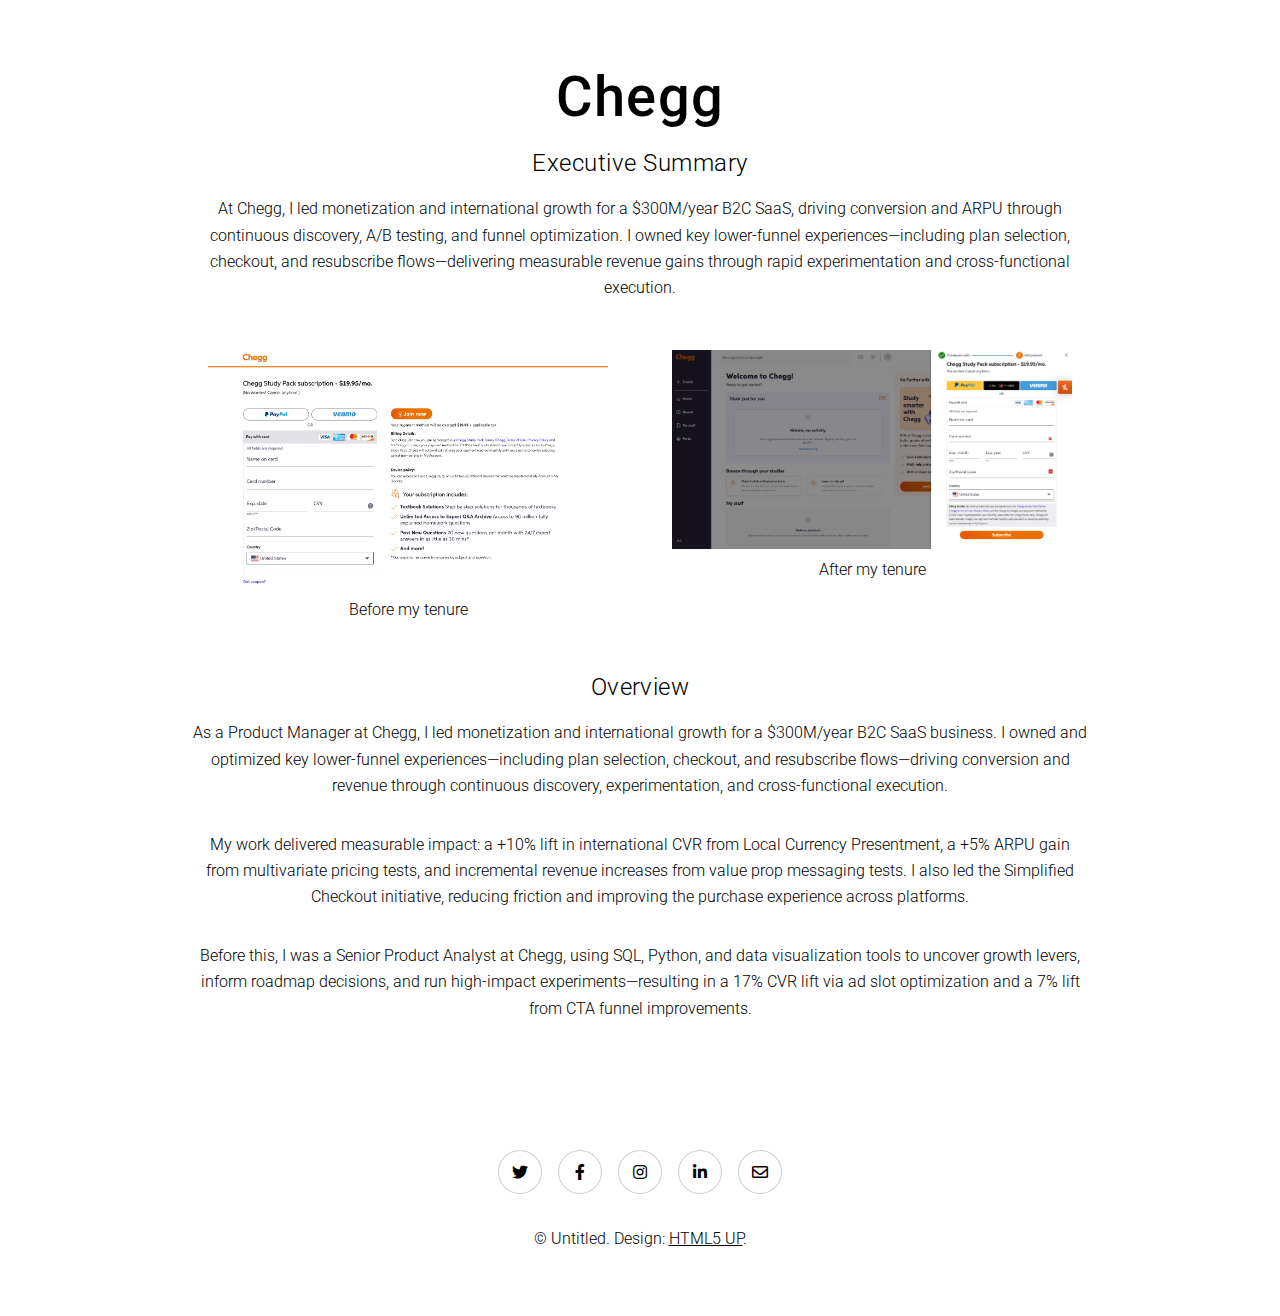
==== chegg_pm.html @ 2e4368cb "added chegg_pm.htlm and a new image" ====
<!DOCTYPE HTML>
<html>
	<head>
		<title>Chegg - Senior Product Manager </title>
		<link rel="shortcut icon" type="image/x-icon" href="/favicon.ico">
		<meta charset="utf-8" />
		<meta name="viewport" content="width=device-width, initial-scale=1, user-scalable=no" />
		<link rel="preconnect" href="https://fonts.googleapis.com">
		<link rel="preconnect" href="https://fonts.gstatic.com" crossorigin>
		<link href="https://fonts.googleapis.com/css2?family=Roboto:ital,wght@0,100..900;1,100..900&display=swap" rel="stylesheet">
		<link rel="stylesheet" href="assets/css/main.css" />
		<noscript><link rel="stylesheet" href="assets/css/noscript.css" /></noscript>
	</head>
	<body class="is-preload">

		<!-- Wrapper -->
		<div id="wrapper">
			<!-- Header, navigation, or other shared content can go here -->

			<!-- Main Content -->
			<section class="wrapper style1 align-center">
				<div class="inner">
					<h1>Chegg</h1>
                    <h3>Executive Summary</h3>
					<p>At Chegg, I led monetization and international growth for a $300M/year B2C SaaS, driving conversion and ARPU through continuous discovery, A/B testing, and funnel optimization. I owned key lower-funnel experiences—including plan selection, checkout, and resubscribe flows—delivering measurable revenue gains through rapid experimentation and cross-functional execution.</p>
					<div class="two-images">
						<figure>
							<img src="images/Chegg_Before_Screenshot.png" alt="before" />
						  
							<!-- <figcaption>Before the redesign, the UI had high cognitive load, failed to align with user workflows or anticipate needs, and faced usability and stability issues.</figcaption> -->
							  <figcaption>Before my tenure</figcaption>
						</figure>
						<figure>
							<img src="images/Chegg_After_Screenshot.png" alt="after" />
							<!-- <figcaption>By integrating insights from reference customers and contextual inquiry, we redesigned the UI to align seamlessly with the order lifecycle, reducing decision fatigue by highlighting the most relevant orders at the right moment while also alleviating unnecessary strain on the platform.</figcaption> -->
							 <figcaption>After my tenure</figcaption>
						</figure>
					  </div>
					
					<!-- <figure class="image-container">
						<img src="images/chegg_checkout_before_after.png" alt="Chegg checkout before and after comparison" />
						<figcaption>Simplified Checkout: Before and After</figcaption>
					</figure> -->

          <h3>Overview</h3>
          <p>As a Product Manager at Chegg, I led monetization and international growth for a $300M/year B2C SaaS business. I owned and optimized key lower-funnel experiences—including plan selection, checkout, and resubscribe flows—driving conversion and revenue through continuous discovery, experimentation, and cross-functional execution.</p>
		  <p>My work delivered measurable impact: a +10% lift in international CVR from Local Currency Presentment, a +5% ARPU gain from multivariate pricing tests, and incremental revenue increases from value prop messaging tests. I also led the Simplified Checkout initiative, reducing friction and improving the purchase experience across platforms.</p>
		  <p>Before this, I was a Senior Product Analyst at Chegg, using SQL, Python, and data visualization tools to uncover growth levers, inform roadmap decisions, and run high-impact experiments—resulting in a 17% CVR lift via ad slot optimization and a 7% lift from CTA funnel improvements.</p>
				</div>
			</section>

			<!-- Footer -->
			<footer class="wrapper style1 align-center">
				<div class="inner">
					<ul class="icons">
						<li><a href="#" class="icon brands style2 fa-twitter"><span class="label">Twitter</span></a></li>
						<li><a href="#" class="icon brands style2 fa-facebook-f"><span class="label">Facebook</span></a></li>
						<li><a href="#" class="icon brands style2 fa-instagram"><span class="label">Instagram</span></a></li>
						<li><a href="#" class="icon brands style2 fa-linkedin-in"><span class="label">LinkedIn</span></a></li>
						<li><a href="#" class="icon style2 fa-envelope"><span class="label">Email</span></a></li>
					</ul>
					<p>&copy; Untitled. Design: <a href="https://html5up.net">HTML5 UP</a>.</p>
				</div>
			</footer>
		</div>

		<!-- Scripts -->
		<script src="assets/js/jquery.min.js"></script>
		<script src="assets/js/jquery.scrollex.min.js"></script>
		<script src="assets/js/jquery.scrolly.min.js"></script>
		<script src="assets/js/browser.min.js"></script>
		<script src="assets/js/breakpoints.min.js"></script>
		<script src="assets/js/util.js"></script>
		<script src="assets/js/main.js"></script>

	</body>
</html>
---- assets/css/main.css ----
@import url(fontawesome-all.min.css);
@import url("https://fonts.googleapis.com/css?family=Source+Sans+Pro:300,300i,400,400i");

/*
	Story by HTML5 UP
	html5up.net | @ajlkn
	Free for personal and commercial use under the CCA 3.0 license (html5up.net/license)
*/

html, body, div, span, applet, object,
iframe, h1, h2, h3, h4, h5, h6, p, blockquote,
pre, a, abbr, acronym, address, big, cite,
code, del, dfn, em, img, ins, kbd, q, s, samp,
small, strike, strong, sub, sup, tt, var, b,
u, i, center, dl, dt, dd, ol, ul, li, fieldset,
form, label, legend, table, caption, tbody,
tfoot, thead, tr, th, td, article, aside,
canvas, details, embed, figure, figcaption,
footer, header, hgroup, menu, nav, output, ruby,
section, summary, time, mark, audio, video {
	margin: 0;
	padding: 0;
	border: 0;
	font-size: 100%;
	font: inherit;
	vertical-align: baseline;}

article, aside, details, figcaption, figure,
footer, header, hgroup, menu, nav, section {
	display: block;}

body {
	line-height: 1;
}

ol, ul {
	list-style: none;
}

blockquote, q {
	quotes: none;
}

	blockquote:before, blockquote:after, q:before, q:after {
		content: '';
		content: none;
	}

table {
	border-collapse: collapse;
	border-spacing: 0;
}

body {
	-webkit-text-size-adjust: none;
}

mark {
	background-color: transparent;
	color: inherit;
}

input::-moz-focus-inner {
	border: 0;
	padding: 0;
}

input, select, textarea {
	-moz-appearance: none;
	-webkit-appearance: none;
	-ms-appearance: none;
	appearance: none;
}

/* Basic */

	@-ms-viewport {
		width: device-width;
	}

	body {
		-ms-overflow-style: scrollbar;
	}

	@media screen and (max-width: 480px) {

		html, body {
			min-width: 320px;
		}

	}

	html {
		box-sizing: border-box;
	}

	*, *:before, *:after {
		box-sizing: inherit;
	}

	body {
		background: #ffffff;
	}

		body.is-preload *, body.is-preload *:before, body.is-preload *:after {
			-moz-animation: none !important;
			-webkit-animation: none !important;
			-ms-animation: none !important;
			animation: none !important;
			-moz-transition: none !important;
			-webkit-transition: none !important;
			-ms-transition: none !important;
			transition: none !important;
		}

/* Type */

	html {
		font-size: 18pt;
	}

		@media screen and (max-width: 1680px) {

			html {
				font-size: 14pt;
			}

		}

		@media screen and (max-width: 1280px) {

			html {
				font-size: 12pt;
			}

		}

		@media screen and (max-width: 736px) {

			html {
				font-size: 11pt;
			}

		}

		@media screen and (max-width: 360px) {

			html {
				font-size: 10pt;
			}

		}

	body {
		background-color: #ffffff;
		color: #000000;
	}

	body, input, select, textarea {
		font-family: "Roboto", sans-serif;
		font-size: 1rem;
		font-weight: 300;
		line-height: 1.65;
	}

	a {
		-moz-transition: color 0.2s ease-in-out;
		-webkit-transition: color 0.2s ease-in-out;
		-ms-transition: color 0.2s ease-in-out;
		transition: color 0.2s ease-in-out;
		text-decoration: underline;
	}

		a:hover {
			text-decoration: none;
		}

	strong, b {
		font-weight: 400;
	}

	em, i {
		font-style: italic;
	}

	p {
		margin: 0 0 2rem 0;
	}

		p.major {
			font-size: 1.25rem;
		}
	

	h1, h2, h3, h4, h5, h6 {
		font-weight: 300;
		line-height: 1.375;
		letter-spacing: 0.02em;
		margin: 0 0 1rem 0;
	}

		h1 a, h2 a, h3 a, h4 a, h5 a, h6 a {
			color: inherit;
			text-decoration: none;
		}

	h1 {
		font-weight: 500;
		font-size: 3.5rem;
		line-height: 1.2;
	}

	h2 {
		font-size: 2.25rem;
	}

	h3 {
		font-size: 1.5rem;
	}

	h4 {
		font-size: 1.1rem;
	}

	h5 {
		font-size: 0.9rem;
	}

	h6 {
		font-size: 0.7rem;
	}

	sub {
		font-size: 0.8rem;
		position: relative;
		top: 0.5rem;
	}

	sup {
		font-size: 0.8rem;
		position: relative;
		top: -0.5rem;
	}

	blockquote {
		border-left: solid 4px;
		font-style: italic;
		margin: 0 0 2rem 0;
		padding: 0.5rem 0 0.5rem 2rem;
	}

	code {
		border-radius: 4px;
		font-family: "Courier New", monospace;
		font-size: 0.9em;
		margin: 0 0.25rem;
		padding: 0.25rem 0.325rem;
	}

	pre {
		-webkit-overflow-scrolling: touch;
		font-family: "Courier New", monospace;
		font-size: 0.9em;
		margin: 0 0 2rem 0;
	}

		pre code {
			display: block;
			line-height: 1.5;
			padding: 0.75rem 1rem;
			overflow-x: auto;
		}

	hr {
		border: 0;
		border-bottom: solid 1px;
		margin: 2.5rem 0;
	}

		hr.major {
			margin: 3.5rem 0;
		}

	.align-left {
		text-align: left;
	}

	.align-center {
		text-align: center;
	}

	.align-right {
		text-align: right;
	}

	@media screen and (max-width: 736px) {

		p.major {
			font-size: 1.1rem;
		}

		h1 {
			font-size: 2.5rem;
		}

		h2 {
			font-size: 2rem;
		}

		h3 {
			font-size: 1.25rem;
		}

		h4 {
			font-size: 1rem;
		}

	}

	input, select, textarea {
		color: #000000;
	}

	a {
		color: #000000;
	}

		a:hover {
			color: #47D3E5;
		}

	strong, b {
		color: #000000;
	}

	h1, h2, h3, h4, h5, h6 {
		color: #000000;
	}

	blockquote {
		border-left-color: rgba(0, 0, 0, 0.2);
	}

	code {
		background: rgba(0, 0, 0, 0.05);
		border-color: rgba(0, 0, 0, 0.2);
	}

	hr {
		border-bottom-color: rgba(0, 0, 0, 0.2);
	}

/* Row */

	.row {
		display: flex;
		flex-wrap: wrap;
		box-sizing: border-box;
		align-items: stretch;
	}

		.row > * {
			box-sizing: border-box;
		}

		.row.gtr-uniform > * > :last-child {
			margin-bottom: 0;
		}

		.row.aln-left {
			justify-content: flex-start;
		}

		.row.aln-center {
			justify-content: center;
		}

		.row.aln-right {
			justify-content: flex-end;
		}

		.row.aln-top {
			align-items: flex-start;
		}

		.row.aln-middle {
			align-items: center;
		}

		.row.aln-bottom {
			align-items: flex-end;
		}

		.row > .imp {
			order: -1;
		}

		.row > .col-1 {
			width: 8.33333%;
		}

		.row > .off-1 {
			margin-left: 8.33333%;
		}

		.row > .col-2 {
			width: 16.66667%;
		}

		.row > .off-2 {
			margin-left: 16.66667%;
		}

		.row > .col-3 {
			width: 25%;
		}

		.row > .off-3 {
			margin-left: 25%;
		}

		.row > .col-4 {
			width: 33.33333%;
		}

		.row > .off-4 {
			margin-left: 33.33333%;
		}

		.row > .col-5 {
			width: 41.66667%;
		}

		.row > .off-5 {
			margin-left: 41.66667%;
		}

		.row > .col-6 {
			width: 50%;
		}

		.row > .off-6 {
			margin-left: 50%;
		}

		.row > .col-7 {
			width: 58.33333%;
		}

		.row > .off-7 {
			margin-left: 58.33333%;
		}

		.row > .col-8 {
			width: 66.66667%;
		}

		.row > .off-8 {
			margin-left: 66.66667%;
		}

		.row > .col-9 {
			width: 75%;
		}

		.row > .off-9 {
			margin-left: 75%;
		}

		.row > .col-10 {
			width: 83.33333%;
		}

		.row > .off-10 {
			margin-left: 83.33333%;
		}

		.row > .col-11 {
			width: 91.66667%;
		}

		.row > .off-11 {
			margin-left: 91.66667%;
		}

		.row > .col-12 {
			width: 100%;
		}

		.row > .off-12 {
			margin-left: 100%;
		}

		.row.gtr-0 {
			margin-top: 0;
			margin-left: 0rem;
		}

			.row.gtr-0 > * {
				padding: 0 0 0 0rem;
			}

			.row.gtr-0.gtr-uniform {
				margin-top: 0rem;
			}

				.row.gtr-0.gtr-uniform > * {
					padding-top: 0rem;
				}

		.row.gtr-25 {
			margin-top: 0;
			margin-left: -0.5rem;
		}

			.row.gtr-25 > * {
				padding: 0 0 0 0.5rem;
			}

			.row.gtr-25.gtr-uniform {
				margin-top: -0.5rem;
			}

				.row.gtr-25.gtr-uniform > * {
					padding-top: 0.5rem;
				}

		.row.gtr-50 {
			margin-top: 0;
			margin-left: -1rem;
		}

			.row.gtr-50 > * {
				padding: 0 0 0 1rem;
			}

			.row.gtr-50.gtr-uniform {
				margin-top: -1rem;
			}

				.row.gtr-50.gtr-uniform > * {
					padding-top: 1rem;
				}

		.row {
			margin-top: 0;
			margin-left: -2rem;
		}

			.row > * {
				padding: 0 0 0 2rem;
			}

			.row.gtr-uniform {
				margin-top: -2rem;
			}

				.row.gtr-uniform > * {
					padding-top: 2rem;
				}

		.row.gtr-150 {
			margin-top: 0;
			margin-left: -3rem;
		}

			.row.gtr-150 > * {
				padding: 0 0 0 3rem;
			}

			.row.gtr-150.gtr-uniform {
				margin-top: -3rem;
			}

				.row.gtr-150.gtr-uniform > * {
					padding-top: 3rem;
				}

		.row.gtr-200 {
			margin-top: 0;
			margin-left: -4rem;
		}

			.row.gtr-200 > * {
				padding: 0 0 0 4rem;
			}

			.row.gtr-200.gtr-uniform {
				margin-top: -4rem;
			}

				.row.gtr-200.gtr-uniform > * {
					padding-top: 4rem;
				}

		@media screen and (max-width: 1680px) {

			.row {
				display: flex;
				flex-wrap: wrap;
				box-sizing: border-box;
				align-items: stretch;
			}

				.row > * {
					box-sizing: border-box;
				}

				.row.gtr-uniform > * > :last-child {
					margin-bottom: 0;
				}

				.row.aln-left {
					justify-content: flex-start;
				}

				.row.aln-center {
					justify-content: center;
				}

				.row.aln-right {
					justify-content: flex-end;
				}

				.row.aln-top {
					align-items: flex-start;
				}

				.row.aln-middle {
					align-items: center;
				}

				.row.aln-bottom {
					align-items: flex-end;
				}

				.row > .imp-xlarge {
					order: -1;
				}

				.row > .col-1-xlarge {
					width: 8.33333%;
				}

				.row > .off-1-xlarge {
					margin-left: 8.33333%;
				}

				.row > .col-2-xlarge {
					width: 16.66667%;
				}

				.row > .off-2-xlarge {
					margin-left: 16.66667%;
				}

				.row > .col-3-xlarge {
					width: 25%;
				}

				.row > .off-3-xlarge {
					margin-left: 25%;
				}

				.row > .col-4-xlarge {
					width: 33.33333%;
				}

				.row > .off-4-xlarge {
					margin-left: 33.33333%;
				}

				.row > .col-5-xlarge {
					width: 41.66667%;
				}

				.row > .off-5-xlarge {
					margin-left: 41.66667%;
				}

				.row > .col-6-xlarge {
					width: 50%;
				}

				.row > .off-6-xlarge {
					margin-left: 50%;
				}

				.row > .col-7-xlarge {
					width: 58.33333%;
				}

				.row > .off-7-xlarge {
					margin-left: 58.33333%;
				}

				.row > .col-8-xlarge {
					width: 66.66667%;
				}

				.row > .off-8-xlarge {
					margin-left: 66.66667%;
				}

				.row > .col-9-xlarge {
					width: 75%;
				}

				.row > .off-9-xlarge {
					margin-left: 75%;
				}

				.row > .col-10-xlarge {
					width: 83.33333%;
				}

				.row > .off-10-xlarge {
					margin-left: 83.33333%;
				}

				.row > .col-11-xlarge {
					width: 91.66667%;
				}

				.row > .off-11-xlarge {
					margin-left: 91.66667%;
				}

				.row > .col-12-xlarge {
					width: 100%;
				}

				.row > .off-12-xlarge {
					margin-left: 100%;
				}

				.row.gtr-0 {
					margin-top: 0;
					margin-left: 0rem;
				}

					.row.gtr-0 > * {
						padding: 0 0 0 0rem;
					}

					.row.gtr-0.gtr-uniform {
						margin-top: 0rem;
					}

						.row.gtr-0.gtr-uniform > * {
							padding-top: 0rem;
						}

				.row.gtr-25 {
					margin-top: 0;
					margin-left: -0.5rem;
				}

					.row.gtr-25 > * {
						padding: 0 0 0 0.5rem;
					}

					.row.gtr-25.gtr-uniform {
						margin-top: -0.5rem;
					}

						.row.gtr-25.gtr-uniform > * {
							padding-top: 0.5rem;
						}

				.row.gtr-50 {
					margin-top: 0;
					margin-left: -1rem;
				}

					.row.gtr-50 > * {
						padding: 0 0 0 1rem;
					}

					.row.gtr-50.gtr-uniform {
						margin-top: -1rem;
					}

						.row.gtr-50.gtr-uniform > * {
							padding-top: 1rem;
						}

				.row {
					margin-top: 0;
					margin-left: -2rem;
				}

					.row > * {
						padding: 0 0 0 2rem;
					}

					.row.gtr-uniform {
						margin-top: -2rem;
					}

						.row.gtr-uniform > * {
							padding-top: 2rem;
						}

				.row.gtr-150 {
					margin-top: 0;
					margin-left: -3rem;
				}

					.row.gtr-150 > * {
						padding: 0 0 0 3rem;
					}

					.row.gtr-150.gtr-uniform {
						margin-top: -3rem;
					}

						.row.gtr-150.gtr-uniform > * {
							padding-top: 3rem;
						}

				.row.gtr-200 {
					margin-top: 0;
					margin-left: -4rem;
				}

					.row.gtr-200 > * {
						padding: 0 0 0 4rem;
					}

					.row.gtr-200.gtr-uniform {
						margin-top: -4rem;
					}

						.row.gtr-200.gtr-uniform > * {
							padding-top: 4rem;
						}

		}

		@media screen and (max-width: 1280px) {

			.row {
				display: flex;
				flex-wrap: wrap;
				box-sizing: border-box;
				align-items: stretch;
			}

				.row > * {
					box-sizing: border-box;
				}

				.row.gtr-uniform > * > :last-child {
					margin-bottom: 0;
				}

				.row.aln-left {
					justify-content: flex-start;
				}

				.row.aln-center {
					justify-content: center;
				}

				.row.aln-right {
					justify-content: flex-end;
				}

				.row.aln-top {
					align-items: flex-start;
				}

				.row.aln-middle {
					align-items: center;
				}

				.row.aln-bottom {
					align-items: flex-end;
				}

				.row > .imp-large {
					order: -1;
				}

				.row > .col-1-large {
					width: 8.33333%;
				}

				.row > .off-1-large {
					margin-left: 8.33333%;
				}

				.row > .col-2-large {
					width: 16.66667%;
				}

				.row > .off-2-large {
					margin-left: 16.66667%;
				}

				.row > .col-3-large {
					width: 25%;
				}

				.row > .off-3-large {
					margin-left: 25%;
				}

				.row > .col-4-large {
					width: 33.33333%;
				}

				.row > .off-4-large {
					margin-left: 33.33333%;
				}

				.row > .col-5-large {
					width: 41.66667%;
				}

				.row > .off-5-large {
					margin-left: 41.66667%;
				}

				.row > .col-6-large {
					width: 50%;
				}

				.row > .off-6-large {
					margin-left: 50%;
				}

				.row > .col-7-large {
					width: 58.33333%;
				}

				.row > .off-7-large {
					margin-left: 58.33333%;
				}

				.row > .col-8-large {
					width: 66.66667%;
				}

				.row > .off-8-large {
					margin-left: 66.66667%;
				}

				.row > .col-9-large {
					width: 75%;
				}

				.row > .off-9-large {
					margin-left: 75%;
				}

				.row > .col-10-large {
					width: 83.33333%;
				}

				.row > .off-10-large {
					margin-left: 83.33333%;
				}

				.row > .col-11-large {
					width: 91.66667%;
				}

				.row > .off-11-large {
					margin-left: 91.66667%;
				}

				.row > .col-12-large {
					width: 100%;
				}

				.row > .off-12-large {
					margin-left: 100%;
				}

				.row.gtr-0 {
					margin-top: 0;
					margin-left: 0rem;
				}

					.row.gtr-0 > * {
						padding: 0 0 0 0rem;
					}

					.row.gtr-0.gtr-uniform {
						margin-top: 0rem;
					}

						.row.gtr-0.gtr-uniform > * {
							padding-top: 0rem;
						}

				.row.gtr-25 {
					margin-top: 0;
					margin-left: -0.5rem;
				}

					.row.gtr-25 > * {
						padding: 0 0 0 0.5rem;
					}

					.row.gtr-25.gtr-uniform {
						margin-top: -0.5rem;
					}

						.row.gtr-25.gtr-uniform > * {
							padding-top: 0.5rem;
						}

				.row.gtr-50 {
					margin-top: 0;
					margin-left: -1rem;
				}

					.row.gtr-50 > * {
						padding: 0 0 0 1rem;
					}

					.row.gtr-50.gtr-uniform {
						margin-top: -1rem;
					}

						.row.gtr-50.gtr-uniform > * {
							padding-top: 1rem;
						}

				.row {
					margin-top: 0;
					margin-left: -2rem;
				}

					.row > * {
						padding: 0 0 0 2rem;
					}

					.row.gtr-uniform {
						margin-top: -2rem;
					}

						.row.gtr-uniform > * {
							padding-top: 2rem;
						}

				.row.gtr-150 {
					margin-top: 0;
					margin-left: -3rem;
				}

					.row.gtr-150 > * {
						padding: 0 0 0 3rem;
					}

					.row.gtr-150.gtr-uniform {
						margin-top: -3rem;
					}

						.row.gtr-150.gtr-uniform > * {
							padding-top: 3rem;
						}

				.row.gtr-200 {
					margin-top: 0;
					margin-left: -4rem;
				}

					.row.gtr-200 > * {
						padding: 0 0 0 4rem;
					}

					.row.gtr-200.gtr-uniform {
						margin-top: -4rem;
					}

						.row.gtr-200.gtr-uniform > * {
							padding-top: 4rem;
						}

		}

		@media screen and (max-width: 980px) {

			.row {
				display: flex;
				flex-wrap: wrap;
				box-sizing: border-box;
				align-items: stretch;
			}

				.row > * {
					box-sizing: border-box;
				}

				.row.gtr-uniform > * > :last-child {
					margin-bottom: 0;
				}

				.row.aln-left {
					justify-content: flex-start;
				}

				.row.aln-center {
					justify-content: center;
				}

				.row.aln-right {
					justify-content: flex-end;
				}

				.row.aln-top {
					align-items: flex-start;
				}

				.row.aln-middle {
					align-items: center;
				}

				.row.aln-bottom {
					align-items: flex-end;
				}

				.row > .imp-medium {
					order: -1;
				}

				.row > .col-1-medium {
					width: 8.33333%;
				}

				.row > .off-1-medium {
					margin-left: 8.33333%;
				}

				.row > .col-2-medium {
					width: 16.66667%;
				}

				.row > .off-2-medium {
					margin-left: 16.66667%;
				}

				.row > .col-3-medium {
					width: 25%;
				}

				.row > .off-3-medium {
					margin-left: 25%;
				}

				.row > .col-4-medium {
					width: 33.33333%;
				}

				.row > .off-4-medium {
					margin-left: 33.33333%;
				}

				.row > .col-5-medium {
					width: 41.66667%;
				}

				.row > .off-5-medium {
					margin-left: 41.66667%;
				}

				.row > .col-6-medium {
					width: 50%;
				}

				.row > .off-6-medium {
					margin-left: 50%;
				}

				.row > .col-7-medium {
					width: 58.33333%;
				}

				.row > .off-7-medium {
					margin-left: 58.33333%;
				}

				.row > .col-8-medium {
					width: 66.66667%;
				}

				.row > .off-8-medium {
					margin-left: 66.66667%;
				}

				.row > .col-9-medium {
					width: 75%;
				}

				.row > .off-9-medium {
					margin-left: 75%;
				}

				.row > .col-10-medium {
					width: 83.33333%;
				}

				.row > .off-10-medium {
					margin-left: 83.33333%;
				}

				.row > .col-11-medium {
					width: 91.66667%;
				}

				.row > .off-11-medium {
					margin-left: 91.66667%;
				}

				.row > .col-12-medium {
					width: 100%;
				}

				.row > .off-12-medium {
					margin-left: 100%;
				}

				.row.gtr-0 {
					margin-top: 0;
					margin-left: 0rem;
				}

					.row.gtr-0 > * {
						padding: 0 0 0 0rem;
					}

					.row.gtr-0.gtr-uniform {
						margin-top: 0rem;
					}

						.row.gtr-0.gtr-uniform > * {
							padding-top: 0rem;
						}

				.row.gtr-25 {
					margin-top: 0;
					margin-left: -0.5rem;
				}

					.row.gtr-25 > * {
						padding: 0 0 0 0.5rem;
					}

					.row.gtr-25.gtr-uniform {
						margin-top: -0.5rem;
					}

						.row.gtr-25.gtr-uniform > * {
							padding-top: 0.5rem;
						}

				.row.gtr-50 {
					margin-top: 0;
					margin-left: -1rem;
				}

					.row.gtr-50 > * {
						padding: 0 0 0 1rem;
					}

					.row.gtr-50.gtr-uniform {
						margin-top: -1rem;
					}

						.row.gtr-50.gtr-uniform > * {
							padding-top: 1rem;
						}

				.row {
					margin-top: 0;
					margin-left: -2rem;
				}

					.row > * {
						padding: 0 0 0 2rem;
					}

					.row.gtr-uniform {
						margin-top: -2rem;
					}

						.row.gtr-uniform > * {
							padding-top: 2rem;
						}

				.row.gtr-150 {
					margin-top: 0;
					margin-left: -3rem;
				}

					.row.gtr-150 > * {
						padding: 0 0 0 3rem;
					}

					.row.gtr-150.gtr-uniform {
						margin-top: -3rem;
					}

						.row.gtr-150.gtr-uniform > * {
							padding-top: 3rem;
						}

				.row.gtr-200 {
					margin-top: 0;
					margin-left: -4rem;
				}

					.row.gtr-200 > * {
						padding: 0 0 0 4rem;
					}

					.row.gtr-200.gtr-uniform {
						margin-top: -4rem;
					}

						.row.gtr-200.gtr-uniform > * {
							padding-top: 4rem;
						}

		}

		@media screen and (max-width: 736px) {

			.row {
				display: flex;
				flex-wrap: wrap;
				box-sizing: border-box;
				align-items: stretch;
			}

				.row > * {
					box-sizing: border-box;
				}

				.row.gtr-uniform > * > :last-child {
					margin-bottom: 0;
				}

				.row.aln-left {
					justify-content: flex-start;
				}

				.row.aln-center {
					justify-content: center;
				}

				.row.aln-right {
					justify-content: flex-end;
				}

				.row.aln-top {
					align-items: flex-start;
				}

				.row.aln-middle {
					align-items: center;
				}

				.row.aln-bottom {
					align-items: flex-end;
				}

				.row > .imp-small {
					order: -1;
				}

				.row > .col-1-small {
					width: 8.33333%;
				}

				.row > .off-1-small {
					margin-left: 8.33333%;
				}

				.row > .col-2-small {
					width: 16.66667%;
				}

				.row > .off-2-small {
					margin-left: 16.66667%;
				}

				.row > .col-3-small {
					width: 25%;
				}

				.row > .off-3-small {
					margin-left: 25%;
				}

				.row > .col-4-small {
					width: 33.33333%;
				}

				.row > .off-4-small {
					margin-left: 33.33333%;
				}

				.row > .col-5-small {
					width: 41.66667%;
				}

				.row > .off-5-small {
					margin-left: 41.66667%;
				}

				.row > .col-6-small {
					width: 50%;
				}

				.row > .off-6-small {
					margin-left: 50%;
				}

				.row > .col-7-small {
					width: 58.33333%;
				}

				.row > .off-7-small {
					margin-left: 58.33333%;
				}

				.row > .col-8-small {
					width: 66.66667%;
				}

				.row > .off-8-small {
					margin-left: 66.66667%;
				}

				.row > .col-9-small {
					width: 75%;
				}

				.row > .off-9-small {
					margin-left: 75%;
				}

				.row > .col-10-small {
					width: 83.33333%;
				}

				.row > .off-10-small {
					margin-left: 83.33333%;
				}

				.row > .col-11-small {
					width: 91.66667%;
				}

				.row > .off-11-small {
					margin-left: 91.66667%;
				}

				.row > .col-12-small {
					width: 100%;
				}

				.row > .off-12-small {
					margin-left: 100%;
				}

				.row.gtr-0 {
					margin-top: 0;
					margin-left: 0rem;
				}

					.row.gtr-0 > * {
						padding: 0 0 0 0rem;
					}

					.row.gtr-0.gtr-uniform {
						margin-top: 0rem;
					}

						.row.gtr-0.gtr-uniform > * {
							padding-top: 0rem;
						}

				.row.gtr-25 {
					margin-top: 0;
					margin-left: -0.5rem;
				}

					.row.gtr-25 > * {
						padding: 0 0 0 0.5rem;
					}

					.row.gtr-25.gtr-uniform {
						margin-top: -0.5rem;
					}

						.row.gtr-25.gtr-uniform > * {
							padding-top: 0.5rem;
						}

				.row.gtr-50 {
					margin-top: 0;
					margin-left: -1rem;
				}

					.row.gtr-50 > * {
						padding: 0 0 0 1rem;
					}

					.row.gtr-50.gtr-uniform {
						margin-top: -1rem;
					}

						.row.gtr-50.gtr-uniform > * {
							padding-top: 1rem;
						}

				.row {
					margin-top: 0;
					margin-left: -2rem;
				}

					.row > * {
						padding: 0 0 0 2rem;
					}

					.row.gtr-uniform {
						margin-top: -2rem;
					}

						.row.gtr-uniform > * {
							padding-top: 2rem;
						}

				.row.gtr-150 {
					margin-top: 0;
					margin-left: -3rem;
				}

					.row.gtr-150 > * {
						padding: 0 0 0 3rem;
					}

					.row.gtr-150.gtr-uniform {
						margin-top: -3rem;
					}

						.row.gtr-150.gtr-uniform > * {
							padding-top: 3rem;
						}

				.row.gtr-200 {
					margin-top: 0;
					margin-left: -4rem;
				}

					.row.gtr-200 > * {
						padding: 0 0 0 4rem;
					}

					.row.gtr-200.gtr-uniform {
						margin-top: -4rem;
					}

						.row.gtr-200.gtr-uniform > * {
							padding-top: 4rem;
						}

		}

		@media screen and (max-width: 480px) {

			.row {
				display: flex;
				flex-wrap: wrap;
				box-sizing: border-box;
				align-items: stretch;
			}

				.row > * {
					box-sizing: border-box;
				}

				.row.gtr-uniform > * > :last-child {
					margin-bottom: 0;
				}

				.row.aln-left {
					justify-content: flex-start;
				}

				.row.aln-center {
					justify-content: center;
				}

				.row.aln-right {
					justify-content: flex-end;
				}

				.row.aln-top {
					align-items: flex-start;
				}

				.row.aln-middle {
					align-items: center;
				}

				.row.aln-bottom {
					align-items: flex-end;
				}

				.row > .imp-xsmall {
					order: -1;
				}

				.row > .col-1-xsmall {
					width: 8.33333%;
				}

				.row > .off-1-xsmall {
					margin-left: 8.33333%;
				}

				.row > .col-2-xsmall {
					width: 16.66667%;
				}

				.row > .off-2-xsmall {
					margin-left: 16.66667%;
				}

				.row > .col-3-xsmall {
					width: 25%;
				}

				.row > .off-3-xsmall {
					margin-left: 25%;
				}

				.row > .col-4-xsmall {
					width: 33.33333%;
				}

				.row > .off-4-xsmall {
					margin-left: 33.33333%;
				}

				.row > .col-5-xsmall {
					width: 41.66667%;
				}

				.row > .off-5-xsmall {
					margin-left: 41.66667%;
				}

				.row > .col-6-xsmall {
					width: 50%;
				}

				.row > .off-6-xsmall {
					margin-left: 50%;
				}

				.row > .col-7-xsmall {
					width: 58.33333%;
				}

				.row > .off-7-xsmall {
					margin-left: 58.33333%;
				}

				.row > .col-8-xsmall {
					width: 66.66667%;
				}

				.row > .off-8-xsmall {
					margin-left: 66.66667%;
				}

				.row > .col-9-xsmall {
					width: 75%;
				}

				.row > .off-9-xsmall {
					margin-left: 75%;
				}

				.row > .col-10-xsmall {
					width: 83.33333%;
				}

				.row > .off-10-xsmall {
					margin-left: 83.33333%;
				}

				.row > .col-11-xsmall {
					width: 91.66667%;
				}

				.row > .off-11-xsmall {
					margin-left: 91.66667%;
				}

				.row > .col-12-xsmall {
					width: 100%;
				}

				.row > .off-12-xsmall {
					margin-left: 100%;
				}

				.row.gtr-0 {
					margin-top: 0;
					margin-left: 0rem;
				}

					.row.gtr-0 > * {
						padding: 0 0 0 0rem;
					}

					.row.gtr-0.gtr-uniform {
						margin-top: 0rem;
					}

						.row.gtr-0.gtr-uniform > * {
							padding-top: 0rem;
						}

				.row.gtr-25 {
					margin-top: 0;
					margin-left: -0.5rem;
				}

					.row.gtr-25 > * {
						padding: 0 0 0 0.5rem;
					}

					.row.gtr-25.gtr-uniform {
						margin-top: -0.5rem;
					}

						.row.gtr-25.gtr-uniform > * {
							padding-top: 0.5rem;
						}

				.row.gtr-50 {
					margin-top: 0;
					margin-left: -1rem;
				}

					.row.gtr-50 > * {
						padding: 0 0 0 1rem;
					}

					.row.gtr-50.gtr-uniform {
						margin-top: -1rem;
					}

						.row.gtr-50.gtr-uniform > * {
							padding-top: 1rem;
						}

				.row {
					margin-top: 0;
					margin-left: -2rem;
				}

					.row > * {
						padding: 0 0 0 2rem;
					}

					.row.gtr-uniform {
						margin-top: -2rem;
					}

						.row.gtr-uniform > * {
							padding-top: 2rem;
						}

				.row.gtr-150 {
					margin-top: 0;
					margin-left: -3rem;
				}

					.row.gtr-150 > * {
						padding: 0 0 0 3rem;
					}

					.row.gtr-150.gtr-uniform {
						margin-top: -3rem;
					}

						.row.gtr-150.gtr-uniform > * {
							padding-top: 3rem;
						}

				.row.gtr-200 {
					margin-top: 0;
					margin-left: -4rem;
				}

					.row.gtr-200 > * {
						padding: 0 0 0 4rem;
					}

					.row.gtr-200.gtr-uniform {
						margin-top: -4rem;
					}

						.row.gtr-200.gtr-uniform > * {
							padding-top: 4rem;
						}

		}

		@media screen and (max-width: 360px) {

			.row {
				display: flex;
				flex-wrap: wrap;
				box-sizing: border-box;
				align-items: stretch;
			}

				.row > * {
					box-sizing: border-box;
				}

				.row.gtr-uniform > * > :last-child {
					margin-bottom: 0;
				}

				.row.aln-left {
					justify-content: flex-start;
				}

				.row.aln-center {
					justify-content: center;
				}

				.row.aln-right {
					justify-content: flex-end;
				}

				.row.aln-top {
					align-items: flex-start;
				}

				.row.aln-middle {
					align-items: center;
				}

				.row.aln-bottom {
					align-items: flex-end;
				}

				.row > .imp-xxsmall {
					order: -1;
				}

				.row > .col-1-xxsmall {
					width: 8.33333%;
				}

				.row > .off-1-xxsmall {
					margin-left: 8.33333%;
				}

				.row > .col-2-xxsmall {
					width: 16.66667%;
				}

				.row > .off-2-xxsmall {
					margin-left: 16.66667%;
				}

				.row > .col-3-xxsmall {
					width: 25%;
				}

				.row > .off-3-xxsmall {
					margin-left: 25%;
				}

				.row > .col-4-xxsmall {
					width: 33.33333%;
				}

				.row > .off-4-xxsmall {
					margin-left: 33.33333%;
				}

				.row > .col-5-xxsmall {
					width: 41.66667%;
				}

				.row > .off-5-xxsmall {
					margin-left: 41.66667%;
				}

				.row > .col-6-xxsmall {
					width: 50%;
				}

				.row > .off-6-xxsmall {
					margin-left: 50%;
				}

				.row > .col-7-xxsmall {
					width: 58.33333%;
				}

				.row > .off-7-xxsmall {
					margin-left: 58.33333%;
				}

				.row > .col-8-xxsmall {
					width: 66.66667%;
				}

				.row > .off-8-xxsmall {
					margin-left: 66.66667%;
				}

				.row > .col-9-xxsmall {
					width: 75%;
				}

				.row > .off-9-xxsmall {
					margin-left: 75%;
				}

				.row > .col-10-xxsmall {
					width: 83.33333%;
				}

				.row > .off-10-xxsmall {
					margin-left: 83.33333%;
				}

				.row > .col-11-xxsmall {
					width: 91.66667%;
				}

				.row > .off-11-xxsmall {
					margin-left: 91.66667%;
				}

				.row > .col-12-xxsmall {
					width: 100%;
				}

				.row > .off-12-xxsmall {
					margin-left: 100%;
				}

				.row.gtr-0 {
					margin-top: 0;
					margin-left: 0rem;
				}

					.row.gtr-0 > * {
						padding: 0 0 0 0rem;
					}

					.row.gtr-0.gtr-uniform {
						margin-top: 0rem;
					}

						.row.gtr-0.gtr-uniform > * {
							padding-top: 0rem;
						}

				.row.gtr-25 {
					margin-top: 0;
					margin-left: -0.5rem;
				}

					.row.gtr-25 > * {
						padding: 0 0 0 0.5rem;
					}

					.row.gtr-25.gtr-uniform {
						margin-top: -0.5rem;
					}

						.row.gtr-25.gtr-uniform > * {
							padding-top: 0.5rem;
						}

				.row.gtr-50 {
					margin-top: 0;
					margin-left: -1rem;
				}

					.row.gtr-50 > * {
						padding: 0 0 0 1rem;
					}

					.row.gtr-50.gtr-uniform {
						margin-top: -1rem;
					}

						.row.gtr-50.gtr-uniform > * {
							padding-top: 1rem;
						}

				.row {
					margin-top: 0;
					margin-left: -2rem;
				}

					.row > * {
						padding: 0 0 0 2rem;
					}

					.row.gtr-uniform {
						margin-top: -2rem;
					}

						.row.gtr-uniform > * {
							padding-top: 2rem;
						}

				.row.gtr-150 {
					margin-top: 0;
					margin-left: -3rem;
				}

					.row.gtr-150 > * {
						padding: 0 0 0 3rem;
					}

					.row.gtr-150.gtr-uniform {
						margin-top: -3rem;
					}

						.row.gtr-150.gtr-uniform > * {
							padding-top: 3rem;
						}

				.row.gtr-200 {
					margin-top: 0;
					margin-left: -4rem;
				}

					.row.gtr-200 > * {
						padding: 0 0 0 4rem;
					}

					.row.gtr-200.gtr-uniform {
						margin-top: -4rem;
					}

						.row.gtr-200.gtr-uniform > * {
							padding-top: 4rem;
						}

		}

/* Box */

	.box {
		border-radius: 4px;
		border: solid 1px;
		margin-bottom: 2rem;
		padding: 1.5rem;
	}

		.box > :last-child,
		.box > :last-child > :last-child,
		.box > :last-child > :last-child > :last-child {
			margin-bottom: 0;
		}

		.box.alt {
			border: 0;
			border-radius: 0;
			padding: 0;
		}

	.box {
		border-color: rgba(0, 0, 0, 0.2);
	}

/* Button */

	input[type="submit"],
	input[type="reset"],
	input[type="button"],
	button,
	.button {
		-moz-appearance: none;
		-webkit-appearance: none;
		-ms-appearance: none;
		appearance: none;
		-moz-transition: background-color 0.2s ease-in-out, box-shadow 0.2s ease-in-out, color 0.2s ease-in-out;
		-webkit-transition: background-color 0.2s ease-in-out, box-shadow 0.2s ease-in-out, color 0.2s ease-in-out;
		-ms-transition: background-color 0.2s ease-in-out, box-shadow 0.2s ease-in-out, color 0.2s ease-in-out;
		transition: background-color 0.2s ease-in-out, box-shadow 0.2s ease-in-out, color 0.2s ease-in-out;
		border: 0;
		cursor: pointer;
		display: inline-block;
		font-weight: 400;
		letter-spacing: 0.125em;
		text-align: center;
		text-decoration: none;
		text-transform: uppercase;
		white-space: nowrap;
		font-size: 0.75rem;
		max-width: 20rem;
		height: 3.75em;
		line-height: 3.75em;
		border-radius: 3.75em;
		padding: 0 2.5em;
		text-overflow: ellipsis;
		overflow: hidden;
	}

		input[type="submit"].icon:before,
		input[type="reset"].icon:before,
		input[type="button"].icon:before,
		button.icon:before,
		.button.icon:before {
			margin-right: 0.5rem;
		}

		input[type="submit"].fit,
		input[type="reset"].fit,
		input[type="button"].fit,
		button.fit,
		.button.fit {
			width: 100%;
		}

		input[type="submit"].small,
		input[type="reset"].small,
		input[type="button"].small,
		button.small,
		.button.small {
			font-size: 0.6rem;
			height: 3.325em;
			line-height: 3.325em;
			border-radius: 3.325em;
			padding: 0 2em;
		}

		input[type="submit"].large,
		input[type="reset"].large,
		input[type="button"].large,
		button.large,
		.button.large {
			font-size: 0.8rem;
			height: 4em;
			line-height: 4em;
			border-radius: 4em;
			padding: 0 3em;
		}

		input[type="submit"].wide,
		input[type="reset"].wide,
		input[type="button"].wide,
		button.wide,
		.button.wide {
			min-width: 14em;
		}

		input[type="submit"].disabled, input[type="submit"]:disabled,
		input[type="reset"].disabled,
		input[type="reset"]:disabled,
		input[type="button"].disabled,
		input[type="button"]:disabled,
		button.disabled,
		button:disabled,
		.button.disabled,
		.button:disabled {
			pointer-events: none;
			opacity: 0.25;
		}

	input[type="submit"],
	input[type="reset"],
	input[type="button"],
	button,
	.button {
		background-color: transparent;
		box-shadow: inset 0 0 0 1px rgba(0, 0, 0, 0.2);
		color: #000000 !important;
	}

		input[type="submit"]:hover,
		input[type="reset"]:hover,
		input[type="button"]:hover,
		button:hover,
		.button:hover {
			box-shadow: inset 0 0 0 1px #47D3E5;
			color: #47D3E5 !important;
		}

		input[type="submit"]:active,
		input[type="reset"]:active,
		input[type="button"]:active,
		button:active,
		.button:active {
			background-color: rgba(71, 211, 229, 0.2);
			box-shadow: inset 0 0 0 1px #47D3E5;
			color: #47D3E5 !important;
		}

		input[type="submit"].primary,
		input[type="reset"].primary,
		input[type="button"].primary,
		button.primary,
		.button.primary {
			background-color: #000000;
			box-shadow: none;
			color: #ffffff !important;
		}

			input[type="submit"].primary:hover,
			input[type="reset"].primary:hover,
			input[type="button"].primary:hover,
			button.primary:hover,
			.button.primary:hover {
				background-color: #47D3E5;
			}

			input[type="submit"].primary:active,
			input[type="reset"].primary:active,
			input[type="button"].primary:active,
			button.primary:active,
			.button.primary:active {
				background-color: #1ebdd1;
			}

/* Form */

	form {
		margin: 0 0 2rem 0;
	}

		form > :last-child {
			margin-bottom: 0;
		}

		form > .fields {
			display: -moz-flex;
			display: -webkit-flex;
			display: -ms-flex;
			display: flex;
			-moz-flex-wrap: wrap;
			-webkit-flex-wrap: wrap;
			-ms-flex-wrap: wrap;
			flex-wrap: wrap;
			width: calc(100% + 3rem);
			margin: -1.5rem 0 2rem -1.5rem;
		}

			form > .fields > .field {
				-moz-flex-grow: 0;
				-webkit-flex-grow: 0;
				-ms-flex-grow: 0;
				flex-grow: 0;
				-moz-flex-shrink: 0;
				-webkit-flex-shrink: 0;
				-ms-flex-shrink: 0;
				flex-shrink: 0;
				padding: 1.5rem 0 0 1.5rem;
				width: calc(100% - 1.5rem);
			}

				form > .fields > .field.half {
					width: calc(50% - 0.75rem);
				}

				form > .fields > .field.third {
					width: calc(100%/3 - 0.5rem);
				}

				form > .fields > .field.quarter {
					width: calc(25% - 0.375rem);
				}

		@media screen and (max-width: 480px) {

			form > .fields {
				width: calc(100% + 3rem);
				margin: -1.5rem 0 2rem -1.5rem;
			}

				form > .fields > .field {
					padding: 1.5rem 0 0 1.5rem;
					width: calc(100% - 1.5rem);
				}

					form > .fields > .field.half {
						width: calc(100% - 1.5rem);
					}

					form > .fields > .field.third {
						width: calc(100% - 1.5rem);
					}

					form > .fields > .field.quarter {
						width: calc(100% - 1.5rem);
					}

		}

	label {
		display: block;
		font-size: 0.9rem;
		font-weight: 400;
		margin: 0 0 1rem 0;
	}

	input[type="text"],
	input[type="password"],
	input[type="email"],
	input[type="tel"],
	input[type="search"],
	input[type="url"],
	select,
	textarea {
		-moz-appearance: none;
		-webkit-appearance: none;
		-ms-appearance: none;
		appearance: none;
		background-color: transparent;
		border-radius: 4px;
		border: none;
		border: solid 1px;
		color: inherit;
		display: block;
		outline: 0;
		padding: 0 0.825rem;
		text-decoration: none;
		width: 100%;
	}

		input[type="text"]:invalid,
		input[type="password"]:invalid,
		input[type="email"]:invalid,
		input[type="tel"]:invalid,
		input[type="search"]:invalid,
		input[type="url"]:invalid,
		select:invalid,
		textarea:invalid {
			box-shadow: none;
		}

	select {
		background-size: 1.25rem;
		background-repeat: no-repeat;
		background-position: calc(100% - 1rem) center;
		height: 2.75rem;
		padding-right: 2.75rem;
		text-overflow: ellipsis;
	}

		select:focus::-ms-value {
			background-color: transparent;
		}

		select::-ms-expand {
			display: none;
		}

	input[type="text"],
	input[type="password"],
	input[type="email"],
	input[type="tel"],
	input[type="search"],
	input[type="url"],
	select {
		height: 2.75rem;
	}

	textarea {
		padding: 0.75rem 1rem;
	}

	input[type="checkbox"],
	input[type="radio"] {
		-moz-appearance: none;
		-webkit-appearance: none;
		-ms-appearance: none;
		appearance: none;
		display: block;
		float: left;
		margin-right: -2rem;
		opacity: 0;
		width: 1rem;
		z-index: -1;
	}

		input[type="checkbox"] + label,
		input[type="radio"] + label {
			text-decoration: none;
			-moz-user-select: none;
			-webkit-user-select: none;
			-ms-user-select: none;
			user-select: none;
			cursor: pointer;
			display: inline-block;
			font-size: 1rem;
			font-weight: 300;
			padding-left: 2.4rem;
			padding-right: 0.75rem;
			position: relative;
			margin-bottom: 0;
		}

			input[type="checkbox"] + label:before,
			input[type="radio"] + label:before {
				-moz-osx-font-smoothing: grayscale;
				-webkit-font-smoothing: antialiased;
				display: inline-block;
				font-style: normal;
				font-variant: normal;
				text-rendering: auto;
				line-height: 1;
				text-transform: none !important;
				font-family: 'Font Awesome 5 Free';
				font-weight: 900;
			}

			input[type="checkbox"] + label:before,
			input[type="radio"] + label:before {
				border-radius: 4px;
				border: solid 1px;
				content: '';
				display: inline-block;
				font-size: 0.8rem;
				height: 1.65rem;
				left: 0;
				line-height: 1.65rem;
				position: absolute;
				text-align: center;
				top: 0;
				width: 1.65rem;
			}

		input[type="checkbox"]:checked + label:before,
		input[type="radio"]:checked + label:before {
			content: '\f00c';
		}

	input[type="checkbox"] + label:before {
		border-radius: 4px;
	}

	input[type="radio"] + label:before {
		border-radius: 100%;
	}

	::-webkit-input-placeholder {
		opacity: 1.0;
	}

	:-moz-placeholder {
		opacity: 1.0;
	}

	::-moz-placeholder {
		opacity: 1.0;
	}

	:-ms-input-placeholder {
		opacity: 1.0;
	}

	label {
		color: #000000;
	}

	input[type="text"],
	input[type="password"],
	input[type="email"],
	input[type="tel"],
	input[type="search"],
	input[type="url"],
	select,
	textarea {
		border-color: rgba(0, 0, 0, 0.2);
	}

		input[type="text"]:focus,
		input[type="password"]:focus,
		input[type="email"]:focus,
		input[type="tel"]:focus,
		input[type="search"]:focus,
		input[type="url"]:focus,
		select:focus,
		textarea:focus {
			border-color: #47D3E5;
			box-shadow: 0 0 0 1px #47D3E5;
		}

	select {
		background-image: url("data:image/svg+xml;charset=utf8,%3Csvg xmlns='http://www.w3.org/2000/svg' width='40' height='40' preserveAspectRatio='none' viewBox='0 0 40 40'%3E%3Cpath d='M9.4,12.3l10.4,10.4l10.4-10.4c0.2-0.2,0.5-0.4,0.9-0.4c0.3,0,0.6,0.1,0.9,0.4l3.3,3.3c0.2,0.2,0.4,0.5,0.4,0.9 c0,0.4-0.1,0.6-0.4,0.9L20.7,31.9c-0.2,0.2-0.5,0.4-0.9,0.4c-0.3,0-0.6-0.1-0.9-0.4L4.3,17.3c-0.2-0.2-0.4-0.5-0.4-0.9 c0-0.4,0.1-0.6,0.4-0.9l3.3-3.3c0.2-0.2,0.5-0.4,0.9-0.4S9.1,12.1,9.4,12.3z' fill='rgba(0, 0, 0, 0.2)' /%3E%3C/svg%3E");
	}

		select option {
			color: #000000;
			background: #ffffff;
		}

	input[type="checkbox"] + label,
	input[type="radio"] + label {
		color: #000000;
	}

		input[type="checkbox"] + label:before,
		input[type="radio"] + label:before {
			border-color: rgba(0, 0, 0, 0.2);
		}

	input[type="checkbox"]:checked + label:before,
	input[type="radio"]:checked + label:before {
		background-color: #000000;
		border-color: #000000;
		color: #ffffff;
	}

	input[type="checkbox"]:focus + label:before,
	input[type="radio"]:focus + label:before {
		border-color: #47D3E5;
		box-shadow: 0 0 0 1px #47D3E5;
	}

	::-webkit-input-placeholder {
		color: rgba(0, 0, 0, 0.75) !important;
	}

	:-moz-placeholder {
		color: rgba(0, 0, 0, 0.75) !important;
	}

	::-moz-placeholder {
		color: rgba(0, 0, 0, 0.75) !important;
	}

	:-ms-input-placeholder {
		color: rgba(0, 0, 0, 0.75) !important;
	}

/* Icon */

	.icon {
		text-decoration: none;
		border-bottom: none;
		position: relative;
		text-align: center;
	}

		.icon:before {
			-moz-osx-font-smoothing: grayscale;
			-webkit-font-smoothing: antialiased;
			display: inline-block;
			font-style: normal;
			font-variant: normal;
			text-rendering: auto;
			line-height: 1;
			text-transform: none !important;
			font-family: 'Font Awesome 5 Free';
			font-weight: 400;
		}

		.icon > .label {
			display: none;
		}

		.icon:before {
			line-height: inherit;
		}

		.icon.solid:before {
			font-weight: 900;
		}

		.icon.brands:before {
			font-family: 'Font Awesome 5 Brands';
		}

		.icon.style2:before {
			border-radius: 2.75em;
			display: inline-block;
			height: 2.75em;
			line-height: 2.75em;
			width: 2.75em;
		}

		.icon.major {
			display: block;
			margin: 0 0 1rem 0;
		}

			.icon.major:before {
				font-size: 1.25rem;
			}

	a.icon.style2:before {
		-moz-transition: background-color 0.2s ease-in-out, box-shadow 0.2s ease-in-out, color 0.2s ease-in-out;
		-webkit-transition: background-color 0.2s ease-in-out, box-shadow 0.2s ease-in-out, color 0.2s ease-in-out;
		-ms-transition: background-color 0.2s ease-in-out, box-shadow 0.2s ease-in-out, color 0.2s ease-in-out;
		transition: background-color 0.2s ease-in-out, box-shadow 0.2s ease-in-out, color 0.2s ease-in-out;
	}

	.icon.style2:before {
		box-shadow: inset 0 0 0 1px rgba(0, 0, 0, 0.2);
	}

	a.icon.style2:hover:before {
		box-shadow: inset 0 0 0 1px #47D3E5;
		color: #47D3E5;
	}

	a.icon.style2:active:before {
		background-color: rgba(71, 211, 229, 0.1);
		box-shadow: inset 0 0 0 1px #47D3E5;
		color: #47D3E5;
	}

/* Image */

	.image {
		border: 0;
		border-radius: 4px;
		display: inline-block;
		position: relative;
		overflow: visible;  /* Allow content to fully display */
	}

		.image img {
			display: block;
			border-radius: 4px;
			width: 100%;
    			height: auto;
    			object-fit: contain; /* Ensures the entire image is visible */
		}

		.image.left, .image.right {
			width: 40%;
			/* Removing max-width restriction to avoid forcing a small container */
    			/* max-width: 10rem; */
		}

			.image.left img, .image.right img {
				width: 100%;
			        height: auto;
    				object-fit: contain;
			}

		.image.left {
			float: left;
			margin: 0 1.5rem 1rem 0;
			top: 0.25rem;
		}

		.image.right {
			float: right;
			margin: 0 0 1rem 1.5rem;
			top: 0.25rem;
		}

		.image.fit {
			display: block;
			margin: 0 0 2rem 0;
			width: 100%;
		}

			.image.fit img {
				width: 100%;
				height: auto;
    				object-fit: contain;
			}

		.image.main {
			display: block;
			margin: 0 0 3rem 0;
			width: 100%;
		}

			.image.main img {
				width: 100%;
				height: auto;
    				object-fit: contain;
			}

/* List */

	ol {
		list-style: decimal;
		margin: 0 0 2rem 0;
		padding-left: 1.25rem;
	}

		ol li {
			padding-left: 0.25rem;
		}

	ul {
		list-style: disc;
		margin: 0 0 2rem 0;
		padding-left: 1rem;
	}

		ul li {
			padding-left: 0.5rem;
		}

		ul.alt {
			list-style: none;
			padding-left: 0;
		}

			ul.alt li {
				border-top: solid 1px;
				padding: 0.5rem 0;
			}

				ul.alt li:first-child {
					border-top: 0;
					padding-top: 0;
				}

	dl {
		margin: 0 0 2rem 0;
	}

		dl dt {
			display: block;
			font-weight: 400;
			margin: 0 0 1rem 0;
		}

		dl dd {
			margin-left: 2rem;
		}

		dl.style2 dt {
			width: 25%;
			float: left;
		}

		dl.style2 dd {
			width: 70%;
			float: left;
		}

		dl.style2:after {
			content: '';
			display: block;
			clear: both;
		}

	ul.alt li {
		border-top-color: rgba(0, 0, 0, 0.2);
	}

/* Actions */

	ul.actions {
		display: -moz-flex;
		display: -webkit-flex;
		display: -ms-flex;
		display: flex;
		cursor: default;
		list-style: none;
		margin-left: -1rem;
		padding-left: 0;
	}

		ul.actions li {
			padding: 0 0 0 1rem;
			vertical-align: middle;
		}

		ul.actions.special {
			-moz-justify-content: center;
			-webkit-justify-content: center;
			-ms-justify-content: center;
			justify-content: center;
			width: 100%;
			margin-left: 0;
		}

			ul.actions.special li:first-child {
				padding-left: 0;
			}

		ul.actions.stacked {
			-moz-flex-direction: column;
			-webkit-flex-direction: column;
			-ms-flex-direction: column;
			flex-direction: column;
			margin-left: 0;
		}

			ul.actions.stacked li {
				padding: 1.3rem 0 0 0;
			}

				ul.actions.stacked li:first-child {
					padding-top: 0;
				}

		ul.actions.fit {
			width: calc(100% + 1rem);
		}

			ul.actions.fit li {
				-moz-flex-grow: 1;
				-webkit-flex-grow: 1;
				-ms-flex-grow: 1;
				flex-grow: 1;
				-moz-flex-shrink: 1;
				-webkit-flex-shrink: 1;
				-ms-flex-shrink: 1;
				flex-shrink: 1;
				width: 100%;
			}

				ul.actions.fit li > * {
					width: 100%;
				}

			ul.actions.fit.stacked {
				width: 100%;
			}

		@media screen and (max-width: 480px) {

			ul.actions:not(.fixed) {
				-moz-flex-direction: column;
				-webkit-flex-direction: column;
				-ms-flex-direction: column;
				flex-direction: column;
				margin-left: 0;
				width: 100% !important;
			}

				ul.actions:not(.fixed) li {
					-moz-flex-grow: 1;
					-webkit-flex-grow: 1;
					-ms-flex-grow: 1;
					flex-grow: 1;
					-moz-flex-shrink: 1;
					-webkit-flex-shrink: 1;
					-ms-flex-shrink: 1;
					flex-shrink: 1;
					padding: 1rem 0 0 0;
					text-align: center;
					width: 100%;
				}

					ul.actions:not(.fixed) li > * {
						width: 100%;
					}

					ul.actions:not(.fixed) li:first-child {
						padding-top: 0;
					}

					ul.actions:not(.fixed) li input[type="submit"],
					ul.actions:not(.fixed) li input[type="reset"],
					ul.actions:not(.fixed) li input[type="button"],
					ul.actions:not(.fixed) li button,
					ul.actions:not(.fixed) li .button {
						width: 100%;
					}

						ul.actions:not(.fixed) li input[type="submit"].icon:before,
						ul.actions:not(.fixed) li input[type="reset"].icon:before,
						ul.actions:not(.fixed) li input[type="button"].icon:before,
						ul.actions:not(.fixed) li button.icon:before,
						ul.actions:not(.fixed) li .button.icon:before {
							margin-left: -0.5rem;
						}

		}

/* Icons */

	ul.icons {
		cursor: default;
		list-style: none;
		padding-left: 0;
	}

		ul.icons li {
			display: inline-block;
			padding: 0 0.75rem 0 0;
		}

			ul.icons li:last-child {
				padding-right: 0;
			}

/* Section/Article */

	section.special, article.special {
		text-align: center;
	}

	header p {
		position: relative;
		margin: -0.65rem 0 1.5rem 0;
		font-style: italic;
	}

	header h1 + p {
		font-size: 1.375rem;
	}

	header h2 + p {
		font-size: 1.25rem;
	}

	header h3 + p {
		font-size: 1.1rem;
	}

	header h4 + p,
	header h5 + p,
	header h6 + p {
		font-size: 0.9rem;
	}

	header p {
		color: rgba(0, 0, 0, 0.75);
	}

/* Table */

	.table-wrapper {
		-webkit-overflow-scrolling: touch;
		margin: 0 0 2rem 0;
		overflow-x: auto;
	}

		.table-wrapper > table {
			margin-bottom: 0;
		}

	table {
		margin: 0 0 2rem 0;
		width: 100%;
	}

		table tbody tr {
			border: solid 1px;
			border-left: 0;
			border-right: 0;
		}

		table td {
			padding: 0.75rem 0.75rem;
		}

		table th {
			font-size: 0.9rem;
			font-weight: 400;
			padding: 0 0.75rem 0.75rem 0.75rem;
			text-align: left;
		}

		table thead {
			border-bottom: solid 2px;
		}

		table tfoot {
			border-top: solid 2px;
		}

		table.alt {
			border-collapse: separate;
		}

			table.alt tbody tr td {
				border: solid 1px;
				border-left-width: 0;
				border-top-width: 0;
			}

				table.alt tbody tr td:first-child {
					border-left-width: 1px;
				}

			table.alt tbody tr:first-child td {
				border-top-width: 1px;
			}

			table.alt thead {
				border-bottom: 0;
			}

			table.alt tfoot {
				border-top: 0;
			}

		table.fixed {
			table-layout: fixed;
		}

	table tbody tr {
		border-color: rgba(0, 0, 0, 0.2);
	}

		table tbody tr:nth-child(2n + 1) {
			background-color: rgba(0, 0, 0, 0.05);
		}

		table tbody tr.alt {
			background-color: rgba(0, 0, 0, 0.05) !important;
		}

	table th {
		color: #000000;
	}

	table thead {
		border-bottom-color: rgba(0, 0, 0, 0.2);
	}

	table tfoot {
		border-top-color: rgba(0, 0, 0, 0.2);
	}

	table.alt tbody tr td {
		border-color: rgba(0, 0, 0, 0.2);
	}

	table.uniform tbody tr:nth-child(2n + 1) {
		background-color: transparent;
	}

/* Banner (transitions) */

	.banner.onload-content-fade-up .content {
		-moz-transition: opacity 0.75s ease-in-out, -moz-transform 0.75s ease-in-out;
		-webkit-transition: opacity 0.75s ease-in-out, -webkit-transform 0.75s ease-in-out;
		-ms-transition: opacity 0.75s ease-in-out, -ms-transform 0.75s ease-in-out;
		transition: opacity 0.75s ease-in-out, transform 0.75s ease-in-out;
	}

	body.is-preload .banner.onload-content-fade-up .content {
		-moz-transform: translateY(1rem);
		-webkit-transform: translateY(1rem);
		-ms-transform: translateY(1rem);
		transform: translateY(1rem);
		opacity: 0;
	}

	.banner.onload-content-fade-down .content {
		-moz-transition: opacity 0.75s ease-in-out, -moz-transform 0.75s ease-in-out;
		-webkit-transition: opacity 0.75s ease-in-out, -webkit-transform 0.75s ease-in-out;
		-ms-transition: opacity 0.75s ease-in-out, -ms-transform 0.75s ease-in-out;
		transition: opacity 0.75s ease-in-out, transform 0.75s ease-in-out;
	}

	body.is-preload .banner.onload-content-fade-down .content {
		-moz-transform: translateY(-1rem);
		-webkit-transform: translateY(-1rem);
		-ms-transform: translateY(-1rem);
		transform: translateY(-1rem);
		opacity: 0;
	}

	.banner.onload-content-fade-left .content {
		-moz-transition: opacity 0.75s ease-in-out, -moz-transform 0.75s ease-in-out;
		-webkit-transition: opacity 0.75s ease-in-out, -webkit-transform 0.75s ease-in-out;
		-ms-transition: opacity 0.75s ease-in-out, -ms-transform 0.75s ease-in-out;
		transition: opacity 0.75s ease-in-out, transform 0.75s ease-in-out;
	}

	body.is-preload .banner.onload-content-fade-left .content {
		-moz-transform: translateX(1rem);
		-webkit-transform: translateX(1rem);
		-ms-transform: translateX(1rem);
		transform: translateX(1rem);
		opacity: 0;
	}

	.banner.onload-content-fade-right .content {
		-moz-transition: opacity 0.75s ease-in-out, -moz-transform 0.75s ease-in-out;
		-webkit-transition: opacity 0.75s ease-in-out, -webkit-transform 0.75s ease-in-out;
		-ms-transition: opacity 0.75s ease-in-out, -ms-transform 0.75s ease-in-out;
		transition: opacity 0.75s ease-in-out, transform 0.75s ease-in-out;
	}

	body.is-preload .banner.onload-content-fade-right .content {
		-moz-transform: translateX(-1rem);
		-webkit-transform: translateX(-1rem);
		-ms-transform: translateX(-1rem);
		transform: translateX(-1rem);
		opacity: 0;
	}

	.banner.onload-content-fade-in .content {
		-moz-transition: opacity 0.75s ease-in-out;
		-webkit-transition: opacity 0.75s ease-in-out;
		-ms-transition: opacity 0.75s ease-in-out;
		transition: opacity 0.75s ease-in-out;
	}

	body.is-preload .banner.onload-content-fade-in .content {
		opacity: 0;
	}

	.banner.onload-image-fade-up .image {
		-moz-transition: opacity 0.75s ease-in-out, -moz-transform 0.75s ease-in-out;
		-webkit-transition: opacity 0.75s ease-in-out, -webkit-transform 0.75s ease-in-out;
		-ms-transition: opacity 0.75s ease-in-out, -ms-transform 0.75s ease-in-out;
		transition: opacity 0.75s ease-in-out, transform 0.75s ease-in-out;
	}

		.banner.onload-image-fade-up .image img {
			-moz-transition: opacity 0.75s ease-in-out;
			-webkit-transition: opacity 0.75s ease-in-out;
			-ms-transition: opacity 0.75s ease-in-out;
			transition: opacity 0.75s ease-in-out;
			-moz-transition-delay: 0.5625s;
			-webkit-transition-delay: 0.5625s;
			-ms-transition-delay: 0.5625s;
			transition-delay: 0.5625s;
		}

	body.is-preload .banner.onload-image-fade-up .image {
		-moz-transform: translateY(1rem);
		-webkit-transform: translateY(1rem);
		-ms-transform: translateY(1rem);
		transform: translateY(1rem);
		opacity: 0;
	}

		body.is-preload .banner.onload-image-fade-up .image img {
			opacity: 0;
		}

	.banner.onload-image-fade-down .image {
		-moz-transition: opacity 0.75s ease-in-out, -moz-transform 0.75s ease-in-out;
		-webkit-transition: opacity 0.75s ease-in-out, -webkit-transform 0.75s ease-in-out;
		-ms-transition: opacity 0.75s ease-in-out, -ms-transform 0.75s ease-in-out;
		transition: opacity 0.75s ease-in-out, transform 0.75s ease-in-out;
	}

		.banner.onload-image-fade-down .image img {
			-moz-transition: opacity 0.75s ease-in-out;
			-webkit-transition: opacity 0.75s ease-in-out;
			-ms-transition: opacity 0.75s ease-in-out;
			transition: opacity 0.75s ease-in-out;
			-moz-transition-delay: 0.5625s;
			-webkit-transition-delay: 0.5625s;
			-ms-transition-delay: 0.5625s;
			transition-delay: 0.5625s;
		}

	body.is-preload .banner.onload-image-fade-down .image {
		-moz-transform: translateY(-1rem);
		-webkit-transform: translateY(-1rem);
		-ms-transform: translateY(-1rem);
		transform: translateY(-1rem);
		opacity: 0;
	}

		body.is-preload .banner.onload-image-fade-down .image img {
			opacity: 0;
		}

	.banner.onload-image-fade-left .image {
		-moz-transition: opacity 0.75s ease-in-out, -moz-transform 0.75s ease-in-out;
		-webkit-transition: opacity 0.75s ease-in-out, -webkit-transform 0.75s ease-in-out;
		-ms-transition: opacity 0.75s ease-in-out, -ms-transform 0.75s ease-in-out;
		transition: opacity 0.75s ease-in-out, transform 0.75s ease-in-out;
	}

		.banner.onload-image-fade-left .image img {
			-moz-transition: opacity 0.75s ease-in-out;
			-webkit-transition: opacity 0.75s ease-in-out;
			-ms-transition: opacity 0.75s ease-in-out;
			transition: opacity 0.75s ease-in-out;
			-moz-transition-delay: 0.5625s;
			-webkit-transition-delay: 0.5625s;
			-ms-transition-delay: 0.5625s;
			transition-delay: 0.5625s;
		}

	body.is-preload .banner.onload-image-fade-left .image {
		-moz-transform: translateX(1rem);
		-webkit-transform: translateX(1rem);
		-ms-transform: translateX(1rem);
		transform: translateX(1rem);
		opacity: 0;
	}

		body.is-preload .banner.onload-image-fade-left .image img {
			opacity: 0;
		}

	.banner.onload-image-fade-right .image {
		-moz-transition: opacity 0.75s ease-in-out, -moz-transform 0.75s ease-in-out;
		-webkit-transition: opacity 0.75s ease-in-out, -webkit-transform 0.75s ease-in-out;
		-ms-transition: opacity 0.75s ease-in-out, -ms-transform 0.75s ease-in-out;
		transition: opacity 0.75s ease-in-out, transform 0.75s ease-in-out;
	}

		.banner.onload-image-fade-right .image img {
			-moz-transition: opacity 0.75s ease-in-out;
			-webkit-transition: opacity 0.75s ease-in-out;
			-ms-transition: opacity 0.75s ease-in-out;
			transition: opacity 0.75s ease-in-out;
			-moz-transition-delay: 0.5625s;
			-webkit-transition-delay: 0.5625s;
			-ms-transition-delay: 0.5625s;
			transition-delay: 0.5625s;
		}

	body.is-preload .banner.onload-image-fade-right .image {
		-moz-transform: translateX(-1rem);
		-webkit-transform: translateX(-1rem);
		-ms-transform: translateX(-1rem);
		transform: translateX(-1rem);
		opacity: 0;
	}

		body.is-preload .banner.onload-image-fade-right .image img {
			opacity: 0;
		}

	.banner.onload-image-fade-in .image img {
		-moz-transition: opacity 0.75s ease-in-out;
		-webkit-transition: opacity 0.75s ease-in-out;
		-ms-transition: opacity 0.75s ease-in-out;
		transition: opacity 0.75s ease-in-out;
	}

	body.is-preload .banner.onload-image-fade-in .image img {
		opacity: 0;
	}

	.banner.onscroll-content-fade-up .content {
		-moz-transition: opacity 0.75s ease-in-out, -moz-transform 0.75s ease-in-out;
		-webkit-transition: opacity 0.75s ease-in-out, -webkit-transform 0.75s ease-in-out;
		-ms-transition: opacity 0.75s ease-in-out, -ms-transform 0.75s ease-in-out;
		transition: opacity 0.75s ease-in-out, transform 0.75s ease-in-out;
	}

	.banner.onscroll-content-fade-up.is-inactive .content {
		-moz-transform: translateY(1rem);
		-webkit-transform: translateY(1rem);
		-ms-transform: translateY(1rem);
		transform: translateY(1rem);
		opacity: 0;
	}

	.banner.onscroll-content-fade-down .content {
		-moz-transition: opacity 0.75s ease-in-out, -moz-transform 0.75s ease-in-out;
		-webkit-transition: opacity 0.75s ease-in-out, -webkit-transform 0.75s ease-in-out;
		-ms-transition: opacity 0.75s ease-in-out, -ms-transform 0.75s ease-in-out;
		transition: opacity 0.75s ease-in-out, transform 0.75s ease-in-out;
	}

	.banner.onscroll-content-fade-down.is-inactive .content {
		-moz-transform: translateY(-1rem);
		-webkit-transform: translateY(-1rem);
		-ms-transform: translateY(-1rem);
		transform: translateY(-1rem);
		opacity: 0;
	}

	.banner.onscroll-content-fade-left .content {
		-moz-transition: opacity 0.75s ease-in-out, -moz-transform 0.75s ease-in-out;
		-webkit-transition: opacity 0.75s ease-in-out, -webkit-transform 0.75s ease-in-out;
		-ms-transition: opacity 0.75s ease-in-out, -ms-transform 0.75s ease-in-out;
		transition: opacity 0.75s ease-in-out, transform 0.75s ease-in-out;
	}

	.banner.onscroll-content-fade-left.is-inactive .content {
		-moz-transform: translateX(1rem);
		-webkit-transform: translateX(1rem);
		-ms-transform: translateX(1rem);
		transform: translateX(1rem);
		opacity: 0;
	}

	.banner.onscroll-content-fade-right .content {
		-moz-transition: opacity 0.75s ease-in-out, -moz-transform 0.75s ease-in-out;
		-webkit-transition: opacity 0.75s ease-in-out, -webkit-transform 0.75s ease-in-out;
		-ms-transition: opacity 0.75s ease-in-out, -ms-transform 0.75s ease-in-out;
		transition: opacity 0.75s ease-in-out, transform 0.75s ease-in-out;
	}

	.banner.onscroll-content-fade-right.is-inactive .content {
		-moz-transform: translateX(-1rem);
		-webkit-transform: translateX(-1rem);
		-ms-transform: translateX(-1rem);
		transform: translateX(-1rem);
		opacity: 0;
	}

	.banner.onscroll-content-fade-in .content {
		-moz-transition: opacity 0.75s ease-in-out;
		-webkit-transition: opacity 0.75s ease-in-out;
		-ms-transition: opacity 0.75s ease-in-out;
		transition: opacity 0.75s ease-in-out;
	}

	.banner.onscroll-content-fade-in.is-inactive .content {
		opacity: 0;
	}

	.banner.onscroll-image-fade-up .image {
		-moz-transition: opacity 0.75s ease-in-out, -moz-transform 0.75s ease-in-out;
		-webkit-transition: opacity 0.75s ease-in-out, -webkit-transform 0.75s ease-in-out;
		-ms-transition: opacity 0.75s ease-in-out, -ms-transform 0.75s ease-in-out;
		transition: opacity 0.75s ease-in-out, transform 0.75s ease-in-out;
	}

		.banner.onscroll-image-fade-up .image img {
			-moz-transition: opacity 0.75s ease-in-out;
			-webkit-transition: opacity 0.75s ease-in-out;
			-ms-transition: opacity 0.75s ease-in-out;
			transition: opacity 0.75s ease-in-out;
			-moz-transition-delay: 0.5625s;
			-webkit-transition-delay: 0.5625s;
			-ms-transition-delay: 0.5625s;
			transition-delay: 0.5625s;
		}

	.banner.onscroll-image-fade-up.is-inactive .image {
		-moz-transform: translateY(1rem);
		-webkit-transform: translateY(1rem);
		-ms-transform: translateY(1rem);
		transform: translateY(1rem);
		opacity: 0;
	}

		.banner.onscroll-image-fade-up.is-inactive .image img {
			opacity: 0;
		}

	.banner.onscroll-image-fade-down .image {
		-moz-transition: opacity 0.75s ease-in-out, -moz-transform 0.75s ease-in-out;
		-webkit-transition: opacity 0.75s ease-in-out, -webkit-transform 0.75s ease-in-out;
		-ms-transition: opacity 0.75s ease-in-out, -ms-transform 0.75s ease-in-out;
		transition: opacity 0.75s ease-in-out, transform 0.75s ease-in-out;
	}

		.banner.onscroll-image-fade-down .image img {
			-moz-transition: opacity 0.75s ease-in-out;
			-webkit-transition: opacity 0.75s ease-in-out;
			-ms-transition: opacity 0.75s ease-in-out;
			transition: opacity 0.75s ease-in-out;
			-moz-transition-delay: 0.5625s;
			-webkit-transition-delay: 0.5625s;
			-ms-transition-delay: 0.5625s;
			transition-delay: 0.5625s;
		}

	.banner.onscroll-image-fade-down.is-inactive .image {
		-moz-transform: translateY(-1rem);
		-webkit-transform: translateY(-1rem);
		-ms-transform: translateY(-1rem);
		transform: translateY(-1rem);
		opacity: 0;
	}

		.banner.onscroll-image-fade-down.is-inactive .image img {
			opacity: 0;
		}

	.banner.onscroll-image-fade-left .image {
		-moz-transition: opacity 0.75s ease-in-out, -moz-transform 0.75s ease-in-out;
		-webkit-transition: opacity 0.75s ease-in-out, -webkit-transform 0.75s ease-in-out;
		-ms-transition: opacity 0.75s ease-in-out, -ms-transform 0.75s ease-in-out;
		transition: opacity 0.75s ease-in-out, transform 0.75s ease-in-out;
	}

		.banner.onscroll-image-fade-left .image img {
			-moz-transition: opacity 0.75s ease-in-out;
			-webkit-transition: opacity 0.75s ease-in-out;
			-ms-transition: opacity 0.75s ease-in-out;
			transition: opacity 0.75s ease-in-out;
			-moz-transition-delay: 0.5625s;
			-webkit-transition-delay: 0.5625s;
			-ms-transition-delay: 0.5625s;
			transition-delay: 0.5625s;
		}

	.banner.onscroll-image-fade-left.is-inactive .image {
		-moz-transform: translateX(1rem);
		-webkit-transform: translateX(1rem);
		-ms-transform: translateX(1rem);
		transform: translateX(1rem);
		opacity: 0;
	}

		.banner.onscroll-image-fade-left.is-inactive .image img {
			opacity: 0;
		}

	.banner.onscroll-image-fade-right .image {
		-moz-transition: opacity 0.75s ease-in-out, -moz-transform 0.75s ease-in-out;
		-webkit-transition: opacity 0.75s ease-in-out, -webkit-transform 0.75s ease-in-out;
		-ms-transition: opacity 0.75s ease-in-out, -ms-transform 0.75s ease-in-out;
		transition: opacity 0.75s ease-in-out, transform 0.75s ease-in-out;
	}

		.banner.onscroll-image-fade-right .image img {
			-moz-transition: opacity 0.75s ease-in-out;
			-webkit-transition: opacity 0.75s ease-in-out;
			-ms-transition: opacity 0.75s ease-in-out;
			transition: opacity 0.75s ease-in-out;
			-moz-transition-delay: 0.5625s;
			-webkit-transition-delay: 0.5625s;
			-ms-transition-delay: 0.5625s;
			transition-delay: 0.5625s;
		}

	.banner.onscroll-image-fade-right.is-inactive .image {
		-moz-transform: translateX(-1rem);
		-webkit-transform: translateX(-1rem);
		-ms-transform: translateX(-1rem);
		transform: translateX(-1rem);
		opacity: 0;
	}

		.banner.onscroll-image-fade-right.is-inactive .image img {
			opacity: 0;
		}

	.banner.onscroll-image-fade-in .image img {
		-moz-transition: opacity 0.75s ease-in-out;
		-webkit-transition: opacity 0.75s ease-in-out;
		-ms-transition: opacity 0.75s ease-in-out;
		transition: opacity 0.75s ease-in-out;
	}

	.banner.onscroll-image-fade-in.is-inactive .image img {
		opacity: 0;
	}

/* Banner (style1) */

	.banner.style1 {
		-moz-align-items: -moz-stretch;
		-webkit-align-items: -webkit-stretch;
		-ms-align-items: -ms-stretch;
		align-items: stretch;
		display: -moz-flex;
		display: -webkit-flex;
		display: -ms-flex;
		display: flex;
		-moz-flex-direction: row;
		-webkit-flex-direction: row;
		-ms-flex-direction: row;
		flex-direction: row;
		-moz-justify-content: -moz-flex-end;
		-webkit-justify-content: -webkit-flex-end;
		-ms-justify-content: -ms-flex-end;
		justify-content: flex-end;
		position: relative;
		text-align: left;
		overflow-x: hidden;
	}

		.banner.style1 .content {
			padding: 7rem 7rem 5rem 7rem ;
			-moz-align-self: center;
			-webkit-align-self: center;
			-ms-align-self: center;
			align-self: center;
			-moz-flex-grow: 1;
			-webkit-flex-grow: 1;
			-ms-flex-grow: 1;
			flex-grow: 1;
			-moz-flex-shrink: 1;
			-webkit-flex-shrink: 1;
			-ms-flex-shrink: 1;
			flex-shrink: 1;
			width: 50%;
			max-width: 48rem;
			margin: 0 auto;
		}

		.banner.style1 .image {
			-moz-flex-grow: 0;
			-webkit-flex-grow: 0;
			-ms-flex-grow: 0;
			flex-grow: 0;
			-moz-flex-shrink: 0;
			-webkit-flex-shrink: 0;
			-ms-flex-shrink: 0;
			flex-shrink: 0;
			border-radius: 0;
			width: 50%;
		}

			.banner.style1 .image img {
				-moz-object-fit: cover;
				-webkit-object-fit: cover;
				-ms-object-fit: cover;
				object-fit: cover;
				-moz-object-position: center;
				-webkit-object-position: center;
				-ms-object-position: center;
				object-position: center;
				display: block;
				position: absolute;
				top: 0;
				left: 0;
				width: 100%;
				height: 100%;
				border-radius: 0;
			}

		@media screen and (max-width: 1680px) {

			.banner.style1 .content {
				padding: 5rem 5rem 3rem 5rem ;
			}

		}

		@media screen and (max-width: 1280px) {

			.banner.style1 .content {
				padding: 4rem 4rem 2rem 4rem ;
			}

		}

		@media screen and (max-width: 980px) {

			.banner.style1 .content {
				padding: 3.75rem 3rem 1.75rem 3rem ;
			}

		}

		@media screen and (max-width: 736px) {

			.banner.style1 .content {
				padding: 2.5rem 2rem 0.5rem 2rem ;
			}

		}

		@media screen and (orientation: portrait) {

			.banner.style1 {
				-moz-flex-direction: column-reverse;
				-webkit-flex-direction: column-reverse;
				-ms-flex-direction: column-reverse;
				flex-direction: column-reverse;
				text-align: center;
			}

				.banner.style1 .content {
					display: -moz-flex;
					display: -webkit-flex;
					display: -ms-flex;
					display: flex;
					-moz-flex-direction: column;
					-webkit-flex-direction: column;
					-ms-flex-direction: column;
					flex-direction: column;
					-moz-justify-content: center;
					-webkit-justify-content: center;
					-ms-justify-content: center;
					justify-content: center;
					width: 100%;
					max-width: 100%;
				}

				.banner.style1 .image {
					width: 100%;
					max-width: 100%;
					height: 45vh;
				}

		}

		.banner.style1.fullscreen {
			min-height: 100vh;
		}

			@media screen and (orientation: portrait) {

				.banner.style1.fullscreen .content {
					min-height: 50vh;
				}

				.banner.style1.fullscreen .image {
					height: 50vh;
				}

			}

		.banner.style1.orient-right {
			-moz-flex-direction: row-reverse;
			-webkit-flex-direction: row-reverse;
			-ms-flex-direction: row-reverse;
			flex-direction: row-reverse;
		}

			@media screen and (orientation: portrait) {

				.banner.style1.orient-right {
					-moz-flex-direction: column-reverse;
					-webkit-flex-direction: column-reverse;
					-ms-flex-direction: column-reverse;
					flex-direction: column-reverse;
				}

			}

		.banner.style1.content-align-center {
			text-align: center;
		}

		.banner.style1.content-align-right {
			text-align: right;
		}

			@media screen and (orientation: portrait) {

				.banner.style1.content-align-right {
					text-align: center;
				}

			}

		.banner.style1.image-position-left .image img {
			-moz-object-position: left;
			-webkit-object-position: left;
			-ms-object-position: left;
			object-position: left;
		}

		.banner.style1.image-position-right .image img {
			-moz-object-position: right;
			-webkit-object-position: right;
			-ms-object-position: right;
			object-position: right;
		}

/* Banner (style2) */

	.banner.style2 {
		padding: 5.25rem 5.25rem 3.25rem 5.25rem ;
		-moz-align-items: center;
		-webkit-align-items: center;
		-ms-align-items: center;
		align-items: center;
		display: -moz-flex;
		display: -webkit-flex;
		display: -ms-flex;
		display: flex;
		-moz-justify-content: center;
		-webkit-justify-content: center;
		-ms-justify-content: center;
		justify-content: center;
		background-color: inherit;
		position: relative;
		text-align: center;
		overflow-x: hidden;
	}

		.banner.style2 .content {
			padding: 5.25rem 5.25rem 3.25rem 5.25rem ;
			position: relative;
			width: 40rem;
			max-width: 100%;
			background-color: inherit;
			border-radius: 0.5rem;
			margin-bottom: 2rem;
			z-index: 1;
		}

		.banner.style2 .image {
			-moz-flex-grow: 0;
			-webkit-flex-grow: 0;
			-ms-flex-grow: 0;
			flex-grow: 0;
			-moz-flex-shrink: 0;
			-webkit-flex-shrink: 0;
			-ms-flex-shrink: 0;
			flex-shrink: 0;
			position: absolute;
			width: 100%;
			height: 100%;
			top: 0;
			left: 0;
			border-radius: 0;
		}

			.banner.style2 .image img {
				-moz-object-fit: cover;
				-webkit-object-fit: cover;
				-ms-object-fit: cover;
				object-fit: cover;
				-moz-object-position: center;
				-webkit-object-position: center;
				-ms-object-position: center;
				object-position: center;
				display: block;
				position: absolute;
				top: 0;
				left: 0;
				width: 100%;
				height: 100%;
				border-radius: 0;
			}

		@media screen and (max-width: 1680px) {

			.banner.style2 {
				padding: 3.75rem 3.75rem 1.75rem 3.75rem ;
			}

				.banner.style2 .content {
					padding: 3.75rem 3.75rem 1.75rem 3.75rem ;
				}

		}

		@media screen and (max-width: 1280px) {

			.banner.style2 {
				padding: 4rem 3rem 2rem 3rem ;
			}

				.banner.style2 .content {
					padding: 4rem 3rem 2rem 3rem ;
				}

		}

		@media screen and (max-width: 980px) {

			.banner.style2 {
				padding: 3rem 3rem 1rem 3rem ;
			}

				.banner.style2 .content {
					padding: 3.75rem 2.25rem 1.75rem 2.25rem ;
				}

		}

		@media screen and (max-width: 736px) {

			.banner.style2 {
				padding: 2rem 2rem 0.1rem 2rem ;
			}

				.banner.style2 .content {
					padding: 2.5rem 1.5rem 0.5rem 1.5rem ;
				}

		}

		.banner.style2.fullscreen {
			min-height: 100vh;
		}

		.banner.style2.orient-left {
			-moz-justify-content: -moz-flex-start;
			-webkit-justify-content: -webkit-flex-start;
			-ms-justify-content: -ms-flex-start;
			justify-content: flex-start;
			padding-left: 0;
		}

			.banner.style2.orient-left .content {
				border-top-left-radius: 0;
				border-bottom-left-radius: 0;
			}

		.banner.style2.orient-right {
			-moz-justify-content: -moz-flex-end;
			-webkit-justify-content: -webkit-flex-end;
			-ms-justify-content: -ms-flex-end;
			justify-content: flex-end;
			padding-right: 0;
		}

			.banner.style2.orient-right .content {
				border-top-right-radius: 0;
				border-bottom-right-radius: 0;
			}

		.banner.style2.content-align-left {
			text-align: left;
		}

		.banner.style2.content-align-right {
			text-align: right;
		}

		.banner.style2.image-position-left .image img {
			-moz-object-position: left;
			-webkit-object-position: left;
			-ms-object-position: left;
			object-position: left;
		}

		.banner.style2.image-position-right .image img {
			-moz-object-position: right;
			-webkit-object-position: right;
			-ms-object-position: right;
			object-position: right;
		}

/* Banner (style3) */

	.banner.style3 {
		padding: 7rem 7rem 5rem 7rem ;
		-moz-align-items: center;
		-webkit-align-items: center;
		-ms-align-items: center;
		align-items: center;
		display: -moz-flex;
		display: -webkit-flex;
		display: -ms-flex;
		display: flex;
		-moz-flex-direction: row-reverse;
		-webkit-flex-direction: row-reverse;
		-ms-flex-direction: row-reverse;
		flex-direction: row-reverse;
		-moz-justify-content: center;
		-webkit-justify-content: center;
		-ms-justify-content: center;
		justify-content: center;
		position: relative;
		text-align: left;
		overflow-x: hidden;
	}

		.banner.style3 .content {
			width: 31.5rem;
			max-width: 100%;
		}

		.banner.style3 .image {
			-moz-flex-grow: 0;
			-webkit-flex-grow: 0;
			-ms-flex-grow: 0;
			flex-grow: 0;
			-moz-flex-shrink: 0;
			-webkit-flex-shrink: 0;
			-ms-flex-shrink: 0;
			flex-shrink: 0;
			width: 21rem;
			height: 21rem;
			border-radius: 100%;
			margin: 0 3.5rem 2rem 0;
		}

			.banner.style3 .image img {
				-moz-object-fit: cover;
				-webkit-object-fit: cover;
				-ms-object-fit: cover;
				object-fit: cover;
				-moz-object-position: center;
				-webkit-object-position: center;
				-ms-object-position: center;
				object-position: center;
				display: block;
				width: 100%;
				height: 100%;
				border-radius: 100%;
			}

		@media screen and (max-width: 1680px) {

			.banner.style3 {
				padding: 5rem 5rem 3rem 5rem ;
			}

		}

		@media screen and (max-width: 1280px) {

			.banner.style3 {
				padding: 4rem 4rem 2rem 4rem ;
			}

		}

		@media screen and (max-width: 980px) {

			.banner.style3 {
				padding: 3.75rem 3rem 1.75rem 3rem ;
			}

				.banner.style3 .image {
					width: 18.375rem;
					height: 18.375rem;
				}

		}

		@media screen and (max-width: 736px) {

			.banner.style3 {
				padding: 2.5rem 2rem 0.5rem 2rem ;
				-moz-align-items: -moz-flex-start;
				-webkit-align-items: -webkit-flex-start;
				-ms-align-items: -ms-flex-start;
				align-items: flex-start;
			}

				.banner.style3 .image {
					width: 15.75rem;
					height: 15.75rem;
					margin: 0 2rem 2rem 0;
				}

		}

		@media screen and (orientation: portrait) {

			.banner.style3 {
				-moz-align-items: center;
				-webkit-align-items: center;
				-ms-align-items: center;
				align-items: center;
				-moz-flex-direction: column-reverse;
				-webkit-flex-direction: column-reverse;
				-ms-flex-direction: column-reverse;
				flex-direction: column-reverse;
				text-align: center;
			}

				.banner.style3 .content {
					width: 34rem;
					max-width: 100%;
				}

				.banner.style3 .image {
					margin-right: 0;
				}

		}

		.banner.style3.fullscreen {
			min-height: 100vh;
		}

		.banner.style3.orient-left {
			-moz-flex-direction: row;
			-webkit-flex-direction: row;
			-ms-flex-direction: row;
			flex-direction: row;
		}

			.banner.style3.orient-left .image {
				margin: 0 0 2rem 3.5rem;
			}

			@media screen and (max-width: 736px) {

				.banner.style3.orient-left .image {
					margin: 0 0 2rem 2rem;
				}

			}

			@media screen and (orientation: portrait) {

				.banner.style3.orient-left {
					-moz-flex-direction: column-reverse;
					-webkit-flex-direction: column-reverse;
					-ms-flex-direction: column-reverse;
					flex-direction: column-reverse;
				}

					.banner.style3.orient-left .image {
						margin-left: 0;
					}

			}

		.banner.style3.content-align-center {
			text-align: center;
		}

		.banner.style3.content-align-right {
			text-align: right;
		}

		.banner.style3.image-position-left .image img {
			-moz-object-position: left;
			-webkit-object-position: left;
			-ms-object-position: left;
			object-position: left;
		}

		.banner.style3.image-position-right .image img {
			-moz-object-position: right;
			-webkit-object-position: right;
			-ms-object-position: right;
			object-position: right;
		}

/* Banner (style4) */

	.banner.style4 {
		padding: 7rem 7rem 5rem 7rem ;
		-moz-align-items: center;
		-webkit-align-items: center;
		-ms-align-items: center;
		align-items: center;
		display: -moz-flex;
		display: -webkit-flex;
		display: -ms-flex;
		display: flex;
		-moz-flex-direction: row-reverse;
		-webkit-flex-direction: row-reverse;
		-ms-flex-direction: row-reverse;
		flex-direction: row-reverse;
		-moz-justify-content: center;
		-webkit-justify-content: center;
		-ms-justify-content: center;
		justify-content: center;
		position: relative;
		text-align: left;
		overflow-x: hidden;
	}

		.banner.style4 .content {
			width: 31.5rem;
			max-width: 100%;
		}

		.banner.style4 .image {
			-moz-flex-grow: 0;
			-webkit-flex-grow: 0;
			-ms-flex-grow: 0;
			flex-grow: 0;
			-moz-flex-shrink: 0;
			-webkit-flex-shrink: 0;
			-ms-flex-shrink: 0;
			flex-shrink: 0;
			border-radius: 0;
			border: solid 1px;
			width: 13rem;
			height: 23.11111rem;
			margin-top: 2.5rem;
			margin-bottom: 5rem;
			margin-right: 3.5rem;
		}

			.banner.style4 .image img {
				-moz-object-fit: cover;
				-webkit-object-fit: cover;
				-ms-object-fit: cover;
				object-fit: cover;
				-moz-object-position: center;
				-webkit-object-position: center;
				-ms-object-position: center;
				object-position: center;
				display: block;
				width: 100%;
				height: 100%;
				border-radius: 0;
			}

			.banner.style4 .image:before {
				content: '';
				display: block;
				background-position: center;
				background-repeat: no-repeat;
				border: solid 1px;
				border-bottom: 0;
			}

			.banner.style4 .image:after {
				content: '';
				display: block;
				background-position: center;
				background-repeat: no-repeat;
				border: solid 1px;
				border-top: 0;
			}

			.banner.style4 .image:before {
				height: 2.5rem;
				background-size: 64px 32px;
				margin-top: -2.5rem;
				border-radius: 1rem 1rem 0 0;
			}

			.banner.style4 .image:after {
				height: 3rem;
				background-size: 64px 32px;
				margin-bottom: -3rem;
				border-radius: 0 0 1rem 1rem;
			}

		@media screen and (max-width: 1680px) {

			.banner.style4 {
				padding: 5rem 5rem 3rem 5rem ;
			}

		}

		@media screen and (max-width: 1280px) {

			.banner.style4 {
				padding: 4rem 4rem 2rem 4rem ;
			}

		}

		@media screen and (max-width: 980px) {

			.banner.style4 {
				padding: 3.75rem 3rem 1.75rem 3rem ;
			}

				.banner.style4 .image {
					width: 11.375rem;
					height: 20.22222rem;
					margin-top: 2.1875rem;
					margin-bottom: 4.625rem;
				}

					.banner.style4 .image:before {
						height: 2.1875rem;
						background-size: 56px 28px;
						margin-top: -2.1875rem;
						border-radius: 0.875rem 0.875rem 0 0;
					}

					.banner.style4 .image:after {
						height: 2.625rem;
						background-size: 56px 28px;
						margin-bottom: -2.625rem;
						border-radius: 0 0 0.875rem 0.875rem;
					}

		}

		@media screen and (max-width: 736px) {

			.banner.style4 {
				padding: 2.5rem 2rem 0.5rem 2rem ;
				-moz-align-items: -moz-flex-start;
				-webkit-align-items: -webkit-flex-start;
				-ms-align-items: -ms-flex-start;
				align-items: flex-start;
			}

				.banner.style4 .image {
					width: 8.125rem;
					height: 14.44444rem;
					margin-top: 1.5625rem;
					margin-bottom: 3.875rem;
				}

					.banner.style4 .image:before {
						height: 1.5625rem;
						background-size: 40px 20px;
						margin-top: -1.5625rem;
						border-radius: 0.625rem 0.625rem 0 0;
					}

					.banner.style4 .image:after {
						height: 1.875rem;
						background-size: 40px 20px;
						margin-bottom: -1.875rem;
						border-radius: 0 0 0.625rem 0.625rem;
					}

		}

		@media screen and (orientation: portrait) {

			.banner.style4 {
				-moz-align-items: center;
				-webkit-align-items: center;
				-ms-align-items: center;
				align-items: center;
				-moz-flex-direction: column-reverse;
				-webkit-flex-direction: column-reverse;
				-ms-flex-direction: column-reverse;
				flex-direction: column-reverse;
				text-align: center;
			}

				.banner.style4 .content {
					width: 34rem;
					max-width: 100%;
				}

				.banner.style4 .image {
					margin-right: 0;
					margin-left: 0;
				}

		}

		.banner.style4.fullscreen {
			min-height: 100vh;
		}

		.banner.style4.orient-left {
			-moz-flex-direction: row;
			-webkit-flex-direction: row;
			-ms-flex-direction: row;
			flex-direction: row;
		}

			.banner.style4.orient-left .image {
				margin-right: 0;
				margin-left: 3.5rem;
			}

			@media screen and (orientation: portrait) {

				.banner.style4.orient-left {
					-moz-flex-direction: column-reverse;
					-webkit-flex-direction: column-reverse;
					-ms-flex-direction: column-reverse;
					flex-direction: column-reverse;
				}

					.banner.style4.orient-left .image {
						margin-right: 0;
						margin-left: 0;
					}

			}

		.banner.style4.content-align-center {
			text-align: center;
		}

		.banner.style4.content-align-right {
			text-align: right;
		}

		.banner.style4.image-position-left .image img {
			-moz-object-position: left;
			-webkit-object-position: left;
			-ms-object-position: left;
			object-position: left;
		}

		.banner.style4.image-position-right .image img {
			-moz-object-position: right;
			-webkit-object-position: right;
			-ms-object-position: right;
			object-position: right;
		}

/* Banner (style5) */

	.banner.style5 {
		padding: 7rem 7rem 5rem 7rem ;
		-moz-align-items: center;
		-webkit-align-items: center;
		-ms-align-items: center;
		align-items: center;
		display: -moz-flex;
		display: -webkit-flex;
		display: -ms-flex;
		display: flex;
		-moz-justify-content: center;
		-webkit-justify-content: center;
		-ms-justify-content: center;
		justify-content: center;
		background-color: inherit;
		position: relative;
		text-align: center;
		overflow-x: hidden;
	}

		.banner.style5 .content {
			position: relative;
			width: 40rem;
			max-width: 100%;
			margin-bottom: 2rem;
			z-index: 1;
		}

		.banner.style5 .image {
			-moz-flex-grow: 0;
			-webkit-flex-grow: 0;
			-ms-flex-grow: 0;
			flex-grow: 0;
			-moz-flex-shrink: 0;
			-webkit-flex-shrink: 0;
			-ms-flex-shrink: 0;
			flex-shrink: 0;
			position: absolute;
			width: 100%;
			height: 100%;
			top: 0;
			left: 0;
			border-radius: 0;
			opacity: 0.5;
		}

			.banner.style5 .image img {
				-moz-object-fit: cover;
				-webkit-object-fit: cover;
				-ms-object-fit: cover;
				object-fit: cover;
				-moz-object-position: center;
				-webkit-object-position: center;
				-ms-object-position: center;
				object-position: center;
				display: block;
				position: absolute;
				top: 0;
				left: 0;
				width: 100%;
				height: 100%;
				border-radius: 0;
			}

		@media screen and (max-width: 1680px) {

			.banner.style5 {
				padding: 5rem 5rem 3rem 5rem ;
			}

		}

		@media screen and (max-width: 1280px) {

			.banner.style5 {
				padding: 4rem 4rem 2rem 4rem ;
			}

		}

		@media screen and (max-width: 980px) {

			.banner.style5 {
				padding: 3.75rem 3rem 1.75rem 3rem ;
			}

		}

		@media screen and (max-width: 736px) {

			.banner.style5 {
				padding: 2.5rem 2rem 0.5rem 2rem ;
			}

		}

		.banner.style5.fullscreen {
			min-height: 100vh;
		}

		.banner.style5.content-align-left {
			text-align: left;
		}

		.banner.style5.content-align-right {
			text-align: right;
		}

		.banner.style5.image-position-left .image img {
			-moz-object-position: left;
			-webkit-object-position: left;
			-ms-object-position: left;
			object-position: left;
		}

		.banner.style5.image-position-right .image img {
			-moz-object-position: right;
			-webkit-object-position: right;
			-ms-object-position: right;
			object-position: right;
		}

	.banner .image {
		background-color: rgba(0, 0, 0, 0.125);
	}

	.banner.invert .image {
		background-color: rgba(255, 255, 255, 0.125);
	}

	.banner.style4 .image {
		border-color: rgba(0, 0, 0, 0.2);
		background-color: rgba(0, 0, 0, 0.2);
		border-width: 0;
	}

		.banner.style4 .image:before {
			background-image: url("data:image/svg+xml;charset=utf8,%3Csvg xmlns='http://www.w3.org/2000/svg' xmlns:xlink='http://www.w3.org/1999/xlink' width='64px' height='32px' viewBox='0 0 64 32' zoomAndPan='disable'%3E%3Cstyle%3Erect %7Bfill: transparent%3B stroke: rgba(0, 0, 0, 0.2)%3B stroke-width: 1px%3B %7D%3C/style%3E%3Crect rx='4' ry='4' x='11' y='12' width='42' height='8' vector-effect='non-scaling-stroke' /%3E%3C/svg%3E");
			border-color: rgba(0, 0, 0, 0.2);
			width: 100%;
		}

		.banner.style4 .image:after {
			background-image: url("data:image/svg+xml;charset=utf8,%3Csvg xmlns='http://www.w3.org/2000/svg' xmlns:xlink='http://www.w3.org/1999/xlink' width='64px' height='32px' viewBox='0 0 64 32' zoomAndPan='disable'%3E%3Cstyle%3Ecircle %7Bfill: transparent%3B stroke: rgba(0, 0, 0, 0.2)%3B stroke-width: 1px%3B %7D%3C/style%3E%3Ccircle cx='32' cy='16' r='14' vector-effect='non-scaling-stroke' /%3E%3C/svg%3E");
			border-color: rgba(0, 0, 0, 0.2);
			width: 100%;
		}

	.banner.style4.android .image:after {
		background-image: url("data:image/svg+xml;charset=utf8,%3Csvg xmlns='http://www.w3.org/2000/svg' xmlns:xlink='http://www.w3.org/1999/xlink' width='64px' height='32px' viewBox='0 0 64 32' zoomAndPan='disable'%3E%3Cstyle%3Erect %7Bfill: transparent%3B stroke: rgba(0, 0, 0, 0.2)%3B stroke-width: 1px%3B %7D%3C/style%3E%3Crect rx='4' ry='4' x='6' y='4' width='52' height='24' vector-effect='non-scaling-stroke' /%3E%3C/svg%3E");
	}

	.banner.style4.invert .image {
		border-color: white;
		background-color: white;
		border-width: 1px;
	}

		.banner.style4.invert .image:before {
			background-image: url("data:image/svg+xml;charset=utf8,%3Csvg xmlns='http://www.w3.org/2000/svg' xmlns:xlink='http://www.w3.org/1999/xlink' width='64px' height='32px' viewBox='0 0 64 32' zoomAndPan='disable'%3E%3Cstyle%3Erect %7Bfill: transparent%3B stroke: white%3B stroke-width: 1px%3B %7D%3C/style%3E%3Crect rx='4' ry='4' x='11' y='12' width='42' height='8' vector-effect='non-scaling-stroke' /%3E%3C/svg%3E");
			border-color: white;
			width: calc(100% + 2px);
			margin-left: -1px;
		}

		.banner.style4.invert .image:after {
			background-image: url("data:image/svg+xml;charset=utf8,%3Csvg xmlns='http://www.w3.org/2000/svg' xmlns:xlink='http://www.w3.org/1999/xlink' width='64px' height='32px' viewBox='0 0 64 32' zoomAndPan='disable'%3E%3Cstyle%3Ecircle %7Bfill: transparent%3B stroke: white%3B stroke-width: 1px%3B %7D%3C/style%3E%3Ccircle cx='32' cy='16' r='14' vector-effect='non-scaling-stroke' /%3E%3C/svg%3E");
			border-color: white;
			width: calc(100% + 2px);
			margin-left: -1px;
		}

	.banner.style4.invert.android .image:after {
		background-image: url("data:image/svg+xml;charset=utf8,%3Csvg xmlns='http://www.w3.org/2000/svg' xmlns:xlink='http://www.w3.org/1999/xlink' width='64px' height='32px' viewBox='0 0 64 32' zoomAndPan='disable'%3E%3Cstyle%3Erect %7Bfill: transparent%3B stroke: white%3B stroke-width: 1px%3B %7D%3C/style%3E%3Crect rx='4' ry='4' x='6' y='4' width='52' height='24' vector-effect='non-scaling-stroke' /%3E%3C/svg%3E");
	}

/* Spotlight (transitions) */

	.spotlight.onload-content-fade-up .content {
		-moz-transition: opacity 0.75s ease-in-out, -moz-transform 0.75s ease-in-out;
		-webkit-transition: opacity 0.75s ease-in-out, -webkit-transform 0.75s ease-in-out;
		-ms-transition: opacity 0.75s ease-in-out, -ms-transform 0.75s ease-in-out;
		transition: opacity 0.75s ease-in-out, transform 0.75s ease-in-out;
	}

	body.is-preload .spotlight.onload-content-fade-up .content {
		-moz-transform: translateY(1rem);
		-webkit-transform: translateY(1rem);
		-ms-transform: translateY(1rem);
		transform: translateY(1rem);
		opacity: 0;
	}

	.spotlight.onload-content-fade-down .content {
		-moz-transition: opacity 0.75s ease-in-out, -moz-transform 0.75s ease-in-out;
		-webkit-transition: opacity 0.75s ease-in-out, -webkit-transform 0.75s ease-in-out;
		-ms-transition: opacity 0.75s ease-in-out, -ms-transform 0.75s ease-in-out;
		transition: opacity 0.75s ease-in-out, transform 0.75s ease-in-out;
	}

	body.is-preload .spotlight.onload-content-fade-down .content {
		-moz-transform: translateY(-1rem);
		-webkit-transform: translateY(-1rem);
		-ms-transform: translateY(-1rem);
		transform: translateY(-1rem);
		opacity: 0;
	}

	.spotlight.onload-content-fade-left .content {
		-moz-transition: opacity 0.75s ease-in-out, -moz-transform 0.75s ease-in-out;
		-webkit-transition: opacity 0.75s ease-in-out, -webkit-transform 0.75s ease-in-out;
		-ms-transition: opacity 0.75s ease-in-out, -ms-transform 0.75s ease-in-out;
		transition: opacity 0.75s ease-in-out, transform 0.75s ease-in-out;
	}

	body.is-preload .spotlight.onload-content-fade-left .content {
		-moz-transform: translateX(1rem);
		-webkit-transform: translateX(1rem);
		-ms-transform: translateX(1rem);
		transform: translateX(1rem);
		opacity: 0;
	}

	.spotlight.onload-content-fade-right .content {
		-moz-transition: opacity 0.75s ease-in-out, -moz-transform 0.75s ease-in-out;
		-webkit-transition: opacity 0.75s ease-in-out, -webkit-transform 0.75s ease-in-out;
		-ms-transition: opacity 0.75s ease-in-out, -ms-transform 0.75s ease-in-out;
		transition: opacity 0.75s ease-in-out, transform 0.75s ease-in-out;
	}

	body.is-preload .spotlight.onload-content-fade-right .content {
		-moz-transform: translateX(-1rem);
		-webkit-transform: translateX(-1rem);
		-ms-transform: translateX(-1rem);
		transform: translateX(-1rem);
		opacity: 0;
	}

	.spotlight.onload-content-fade-in .content {
		-moz-transition: opacity 0.75s ease-in-out;
		-webkit-transition: opacity 0.75s ease-in-out;
		-ms-transition: opacity 0.75s ease-in-out;
		transition: opacity 0.75s ease-in-out;
	}

	body.is-preload .spotlight.onload-content-fade-in .content {
		opacity: 0;
	}

	.spotlight.onload-image-fade-up .image {
		-moz-transition: opacity 0.75s ease-in-out, -moz-transform 0.75s ease-in-out;
		-webkit-transition: opacity 0.75s ease-in-out, -webkit-transform 0.75s ease-in-out;
		-ms-transition: opacity 0.75s ease-in-out, -ms-transform 0.75s ease-in-out;
		transition: opacity 0.75s ease-in-out, transform 0.75s ease-in-out;
	}

		.spotlight.onload-image-fade-up .image img {
			-moz-transition: opacity 0.75s ease-in-out;
			-webkit-transition: opacity 0.75s ease-in-out;
			-ms-transition: opacity 0.75s ease-in-out;
			transition: opacity 0.75s ease-in-out;
			-moz-transition-delay: 0.5625s;
			-webkit-transition-delay: 0.5625s;
			-ms-transition-delay: 0.5625s;
			transition-delay: 0.5625s;
		}

	body.is-preload .spotlight.onload-image-fade-up .image {
		-moz-transform: translateY(1rem);
		-webkit-transform: translateY(1rem);
		-ms-transform: translateY(1rem);
		transform: translateY(1rem);
		opacity: 0;
	}

		body.is-preload .spotlight.onload-image-fade-up .image img {
			opacity: 0;
		}

	.spotlight.onload-image-fade-down .image {
		-moz-transition: opacity 0.75s ease-in-out, -moz-transform 0.75s ease-in-out;
		-webkit-transition: opacity 0.75s ease-in-out, -webkit-transform 0.75s ease-in-out;
		-ms-transition: opacity 0.75s ease-in-out, -ms-transform 0.75s ease-in-out;
		transition: opacity 0.75s ease-in-out, transform 0.75s ease-in-out;
	}

		.spotlight.onload-image-fade-down .image img {
			-moz-transition: opacity 0.75s ease-in-out;
			-webkit-transition: opacity 0.75s ease-in-out;
			-ms-transition: opacity 0.75s ease-in-out;
			transition: opacity 0.75s ease-in-out;
			-moz-transition-delay: 0.5625s;
			-webkit-transition-delay: 0.5625s;
			-ms-transition-delay: 0.5625s;
			transition-delay: 0.5625s;
		}

	body.is-preload .spotlight.onload-image-fade-down .image {
		-moz-transform: translateY(-1rem);
		-webkit-transform: translateY(-1rem);
		-ms-transform: translateY(-1rem);
		transform: translateY(-1rem);
		opacity: 0;
	}

		body.is-preload .spotlight.onload-image-fade-down .image img {
			opacity: 0;
		}

	.spotlight.onload-image-fade-left .image {
		-moz-transition: opacity 0.75s ease-in-out, -moz-transform 0.75s ease-in-out;
		-webkit-transition: opacity 0.75s ease-in-out, -webkit-transform 0.75s ease-in-out;
		-ms-transition: opacity 0.75s ease-in-out, -ms-transform 0.75s ease-in-out;
		transition: opacity 0.75s ease-in-out, transform 0.75s ease-in-out;
	}

		.spotlight.onload-image-fade-left .image img {
			-moz-transition: opacity 0.75s ease-in-out;
			-webkit-transition: opacity 0.75s ease-in-out;
			-ms-transition: opacity 0.75s ease-in-out;
			transition: opacity 0.75s ease-in-out;
			-moz-transition-delay: 0.5625s;
			-webkit-transition-delay: 0.5625s;
			-ms-transition-delay: 0.5625s;
			transition-delay: 0.5625s;
		}

	body.is-preload .spotlight.onload-image-fade-left .image {
		-moz-transform: translateX(1rem);
		-webkit-transform: translateX(1rem);
		-ms-transform: translateX(1rem);
		transform: translateX(1rem);
		opacity: 0;
	}

		body.is-preload .spotlight.onload-image-fade-left .image img {
			opacity: 0;
		}

	.spotlight.onload-image-fade-right .image {
		-moz-transition: opacity 0.75s ease-in-out, -moz-transform 0.75s ease-in-out;
		-webkit-transition: opacity 0.75s ease-in-out, -webkit-transform 0.75s ease-in-out;
		-ms-transition: opacity 0.75s ease-in-out, -ms-transform 0.75s ease-in-out;
		transition: opacity 0.75s ease-in-out, transform 0.75s ease-in-out;
	}

		.spotlight.onload-image-fade-right .image img {
			-moz-transition: opacity 0.75s ease-in-out;
			-webkit-transition: opacity 0.75s ease-in-out;
			-ms-transition: opacity 0.75s ease-in-out;
			transition: opacity 0.75s ease-in-out;
			-moz-transition-delay: 0.5625s;
			-webkit-transition-delay: 0.5625s;
			-ms-transition-delay: 0.5625s;
			transition-delay: 0.5625s;
		}

	body.is-preload .spotlight.onload-image-fade-right .image {
		-moz-transform: translateX(-1rem);
		-webkit-transform: translateX(-1rem);
		-ms-transform: translateX(-1rem);
		transform: translateX(-1rem);
		opacity: 0;
	}

		body.is-preload .spotlight.onload-image-fade-right .image img {
			opacity: 0;
		}

	.spotlight.onload-image-fade-in .image img {
		-moz-transition: opacity 0.75s ease-in-out;
		-webkit-transition: opacity 0.75s ease-in-out;
		-ms-transition: opacity 0.75s ease-in-out;
		transition: opacity 0.75s ease-in-out;
	}

	body.is-preload .spotlight.onload-image-fade-in .image img {
		opacity: 0;
	}

	.spotlight.onscroll-content-fade-up .content {
		-moz-transition: opacity 0.75s ease-in-out, -moz-transform 0.75s ease-in-out;
		-webkit-transition: opacity 0.75s ease-in-out, -webkit-transform 0.75s ease-in-out;
		-ms-transition: opacity 0.75s ease-in-out, -ms-transform 0.75s ease-in-out;
		transition: opacity 0.75s ease-in-out, transform 0.75s ease-in-out;
	}

	.spotlight.onscroll-content-fade-up.is-inactive .content {
		-moz-transform: translateY(1rem);
		-webkit-transform: translateY(1rem);
		-ms-transform: translateY(1rem);
		transform: translateY(1rem);
		opacity: 0;
	}

	.spotlight.onscroll-content-fade-down .content {
		-moz-transition: opacity 0.75s ease-in-out, -moz-transform 0.75s ease-in-out;
		-webkit-transition: opacity 0.75s ease-in-out, -webkit-transform 0.75s ease-in-out;
		-ms-transition: opacity 0.75s ease-in-out, -ms-transform 0.75s ease-in-out;
		transition: opacity 0.75s ease-in-out, transform 0.75s ease-in-out;
	}

	.spotlight.onscroll-content-fade-down.is-inactive .content {
		-moz-transform: translateY(-1rem);
		-webkit-transform: translateY(-1rem);
		-ms-transform: translateY(-1rem);
		transform: translateY(-1rem);
		opacity: 0;
	}

	.spotlight.onscroll-content-fade-left .content {
		-moz-transition: opacity 0.75s ease-in-out, -moz-transform 0.75s ease-in-out;
		-webkit-transition: opacity 0.75s ease-in-out, -webkit-transform 0.75s ease-in-out;
		-ms-transition: opacity 0.75s ease-in-out, -ms-transform 0.75s ease-in-out;
		transition: opacity 0.75s ease-in-out, transform 0.75s ease-in-out;
	}

	.spotlight.onscroll-content-fade-left.is-inactive .content {
		-moz-transform: translateX(1rem);
		-webkit-transform: translateX(1rem);
		-ms-transform: translateX(1rem);
		transform: translateX(1rem);
		opacity: 0;
	}

	.spotlight.onscroll-content-fade-right .content {
		-moz-transition: opacity 0.75s ease-in-out, -moz-transform 0.75s ease-in-out;
		-webkit-transition: opacity 0.75s ease-in-out, -webkit-transform 0.75s ease-in-out;
		-ms-transition: opacity 0.75s ease-in-out, -ms-transform 0.75s ease-in-out;
		transition: opacity 0.75s ease-in-out, transform 0.75s ease-in-out;
	}

	.spotlight.onscroll-content-fade-right.is-inactive .content {
		-moz-transform: translateX(-1rem);
		-webkit-transform: translateX(-1rem);
		-ms-transform: translateX(-1rem);
		transform: translateX(-1rem);
		opacity: 0;
	}

	.spotlight.onscroll-content-fade-in .content {
		-moz-transition: opacity 0.75s ease-in-out;
		-webkit-transition: opacity 0.75s ease-in-out;
		-ms-transition: opacity 0.75s ease-in-out;
		transition: opacity 0.75s ease-in-out;
	}

	.spotlight.onscroll-content-fade-in.is-inactive .content {
		opacity: 0;
	}

	.spotlight.onscroll-image-fade-up .image {
		-moz-transition: opacity 0.75s ease-in-out, -moz-transform 0.75s ease-in-out;
		-webkit-transition: opacity 0.75s ease-in-out, -webkit-transform 0.75s ease-in-out;
		-ms-transition: opacity 0.75s ease-in-out, -ms-transform 0.75s ease-in-out;
		transition: opacity 0.75s ease-in-out, transform 0.75s ease-in-out;
	}

		.spotlight.onscroll-image-fade-up .image img {
			-moz-transition: opacity 0.75s ease-in-out;
			-webkit-transition: opacity 0.75s ease-in-out;
			-ms-transition: opacity 0.75s ease-in-out;
			transition: opacity 0.75s ease-in-out;
			-moz-transition-delay: 0.5625s;
			-webkit-transition-delay: 0.5625s;
			-ms-transition-delay: 0.5625s;
			transition-delay: 0.5625s;
		}

	.spotlight.onscroll-image-fade-up.is-inactive .image {
		-moz-transform: translateY(1rem);
		-webkit-transform: translateY(1rem);
		-ms-transform: translateY(1rem);
		transform: translateY(1rem);
		opacity: 0;
	}

		.spotlight.onscroll-image-fade-up.is-inactive .image img {
			opacity: 0;
		}

	.spotlight.onscroll-image-fade-down .image {
		-moz-transition: opacity 0.75s ease-in-out, -moz-transform 0.75s ease-in-out;
		-webkit-transition: opacity 0.75s ease-in-out, -webkit-transform 0.75s ease-in-out;
		-ms-transition: opacity 0.75s ease-in-out, -ms-transform 0.75s ease-in-out;
		transition: opacity 0.75s ease-in-out, transform 0.75s ease-in-out;
	}

		.spotlight.onscroll-image-fade-down .image img {
			-moz-transition: opacity 0.75s ease-in-out;
			-webkit-transition: opacity 0.75s ease-in-out;
			-ms-transition: opacity 0.75s ease-in-out;
			transition: opacity 0.75s ease-in-out;
			-moz-transition-delay: 0.5625s;
			-webkit-transition-delay: 0.5625s;
			-ms-transition-delay: 0.5625s;
			transition-delay: 0.5625s;
		}

	.spotlight.onscroll-image-fade-down.is-inactive .image {
		-moz-transform: translateY(-1rem);
		-webkit-transform: translateY(-1rem);
		-ms-transform: translateY(-1rem);
		transform: translateY(-1rem);
		opacity: 0;
	}

		.spotlight.onscroll-image-fade-down.is-inactive .image img {
			opacity: 0;
		}

	.spotlight.onscroll-image-fade-left .image {
		-moz-transition: opacity 0.75s ease-in-out, -moz-transform 0.75s ease-in-out;
		-webkit-transition: opacity 0.75s ease-in-out, -webkit-transform 0.75s ease-in-out;
		-ms-transition: opacity 0.75s ease-in-out, -ms-transform 0.75s ease-in-out;
		transition: opacity 0.75s ease-in-out, transform 0.75s ease-in-out;
	}

		.spotlight.onscroll-image-fade-left .image img {
			-moz-transition: opacity 0.75s ease-in-out;
			-webkit-transition: opacity 0.75s ease-in-out;
			-ms-transition: opacity 0.75s ease-in-out;
			transition: opacity 0.75s ease-in-out;
			-moz-transition-delay: 0.5625s;
			-webkit-transition-delay: 0.5625s;
			-ms-transition-delay: 0.5625s;
			transition-delay: 0.5625s;
		}

	.spotlight.onscroll-image-fade-left.is-inactive .image {
		-moz-transform: translateX(1rem);
		-webkit-transform: translateX(1rem);
		-ms-transform: translateX(1rem);
		transform: translateX(1rem);
		opacity: 0;
	}

		.spotlight.onscroll-image-fade-left.is-inactive .image img {
			opacity: 0;
		}

	.spotlight.onscroll-image-fade-right .image {
		-moz-transition: opacity 0.75s ease-in-out, -moz-transform 0.75s ease-in-out;
		-webkit-transition: opacity 0.75s ease-in-out, -webkit-transform 0.75s ease-in-out;
		-ms-transition: opacity 0.75s ease-in-out, -ms-transform 0.75s ease-in-out;
		transition: opacity 0.75s ease-in-out, transform 0.75s ease-in-out;
	}

		.spotlight.onscroll-image-fade-right .image img {
			-moz-transition: opacity 0.75s ease-in-out;
			-webkit-transition: opacity 0.75s ease-in-out;
			-ms-transition: opacity 0.75s ease-in-out;
			transition: opacity 0.75s ease-in-out;
			-moz-transition-delay: 0.5625s;
			-webkit-transition-delay: 0.5625s;
			-ms-transition-delay: 0.5625s;
			transition-delay: 0.5625s;
		}

	.spotlight.onscroll-image-fade-right.is-inactive .image {
		-moz-transform: translateX(-1rem);
		-webkit-transform: translateX(-1rem);
		-ms-transform: translateX(-1rem);
		transform: translateX(-1rem);
		opacity: 0;
	}

		.spotlight.onscroll-image-fade-right.is-inactive .image img {
			opacity: 0;
		}

	.spotlight.onscroll-image-fade-in .image img {
		-moz-transition: opacity 0.75s ease-in-out;
		-webkit-transition: opacity 0.75s ease-in-out;
		-ms-transition: opacity 0.75s ease-in-out;
		transition: opacity 0.75s ease-in-out;
	}

	.spotlight.onscroll-image-fade-in.is-inactive .image img {
		opacity: 0;
	}

/* Spotlight (style1) */

	.spotlight.style1 {
		-moz-align-items: -moz-stretch;
		-webkit-align-items: -webkit-stretch;
		-ms-align-items: -ms-stretch;
		align-items: stretch;
		display: -moz-flex;
		display: -webkit-flex;
		display: -ms-flex;
		display: flex;
		-moz-flex-direction: row;
		-webkit-flex-direction: row;
		-ms-flex-direction: row;
		flex-direction: row;
		-moz-justify-content: -moz-flex-end;
		-webkit-justify-content: -webkit-flex-end;
		-ms-justify-content: -ms-flex-end;
		justify-content: flex-end;
		position: relative;
		overflow-x: hidden;
		text-align: left;
	}

		.spotlight.style1 .content {
			padding: 7rem 7rem 5rem 7rem ;
			-moz-align-self: center;
			-webkit-align-self: center;
			-ms-align-self: center;
			align-self: center;
			-moz-flex-grow: 1;
			-webkit-flex-grow: 1;
			-ms-flex-grow: 1;
			flex-grow: 1;
			-moz-flex-shrink: 1;
			-webkit-flex-shrink: 1;
			-ms-flex-shrink: 1;
			flex-shrink: 1;
			width: 65%;
			max-width: 64rem;
			margin: 0 auto;
		}

		.spotlight.style1 .image {
			-moz-flex-grow: 0;
			-webkit-flex-grow: 0;
			-ms-flex-grow: 0;
			flex-grow: 0;
			-moz-flex-shrink: 0;
			-webkit-flex-shrink: 0;
			-ms-flex-shrink: 0;
			flex-shrink: 0;
			width: 35%;
			min-width: 25rem;
			border-radius: 0;
		}

			.spotlight.style1 .image img {
				-moz-object-fit: contain;
				-webkit-object-fit: contain;
				-ms-object-fit: contain;
				object-fit: contain;
				-moz-object-position: center;
				-webkit-object-position: center;
				-ms-object-position: center;
				object-position: center;
				display: block;
				position: absolute;
				top: 0;
				left: 0;
				width: 100%;
				height: 100%;
				border-radius: 0;
			}

		@media screen and (max-width: 1680px) {

			.spotlight.style1 .content {
				padding: 5rem 5rem 3rem 5rem ;
			}

		}

		@media screen and (max-width: 1280px) {

			.spotlight.style1 .content {
				padding: 4rem 4rem 2rem 4rem ;
			}

		}

		@media screen and (max-width: 980px) {

			.spotlight.style1 .content {
				padding: 3.75rem 3rem 1.75rem 3rem ;
				width: 50%;
				min-width: 0;
			}

			.spotlight.style1 .image {
				width: 50%;
				min-width: 0;
			}

		}

		@media screen and (max-width: 736px) {

			.spotlight.style1 .content {
				padding: 2.5rem 2rem 0.5rem 2rem ;
			}

		}

	@media screen and (max-width: 736px) and (orientation: portrait) {

		.spotlight.style1 {
			-moz-flex-direction: column-reverse;
			-webkit-flex-direction: column-reverse;
			-ms-flex-direction: column-reverse;
			flex-direction: column-reverse;
			text-align: center !important;
		}

			.spotlight.style1 .content {
				width: 100%;
			}

			.spotlight.style1 .image {
				width: 100%;
			}

				.spotlight.style1 .image img {
					position: relative;
				}

	}

		.spotlight.style1.orient-right {
			-moz-flex-direction: row-reverse;
			-webkit-flex-direction: row-reverse;
			-ms-flex-direction: row-reverse;
			flex-direction: row-reverse;
		}

	@media screen and (max-width: 736px) and (orientation: portrait) {

		.spotlight.style1.orient-right {
			-moz-flex-direction: column-reverse;
			-webkit-flex-direction: column-reverse;
			-ms-flex-direction: column-reverse;
			flex-direction: column-reverse;
		}

	}

		.spotlight.style1.content-align-center {
			text-align: center;
		}

		.spotlight.style1.content-align-right {
			text-align: right;
		}

		.spotlight.style1.image-position-left .image img {
			-moz-object-position: left;
			-webkit-object-position: left;
			-ms-object-position: left;
			object-position: left;
		}

		.spotlight.style1.image-position-right .image img {
			-moz-object-position: right;
			-webkit-object-position: right;
			-ms-object-position: right;
			object-position: right;
		}

/* Spotlight (style2) */

	.spotlight.style2 {
		padding: 7rem 7rem 5rem 7rem ;
		-moz-align-items: center;
		-webkit-align-items: center;
		-ms-align-items: center;
		align-items: center;
		display: -moz-flex;
		display: -webkit-flex;
		display: -ms-flex;
		display: flex;
		-moz-flex-direction: row-reverse;
		-webkit-flex-direction: row-reverse;
		-ms-flex-direction: row-reverse;
		flex-direction: row-reverse;
		-moz-justify-content: center;
		-webkit-justify-content: center;
		-ms-justify-content: center;
		justify-content: center;
		position: relative;
		overflow-x: hidden;
		text-align: left;
	}

		.spotlight.style2 .content {
			width: 44.5rem;
			max-width: 100%;
		}

		.spotlight.style2 .image {
			-moz-flex-grow: 0;
			-webkit-flex-grow: 0;
			-ms-flex-grow: 0;
			flex-grow: 0;
			-moz-flex-shrink: 0;
			-webkit-flex-shrink: 0;
			-ms-flex-shrink: 0;
			flex-shrink: 0;
			width: 21rem;
			height: 21rem;
			border-radius: 100%;
			margin: 0 3.5rem 2rem 0;
		}

			.spotlight.style2 .image img {
				-moz-object-fit: cover;
				-webkit-object-fit: cover;
				-ms-object-fit: cover;
				object-fit: cover;
				-moz-object-position: center;
				-webkit-object-position: center;
				-ms-object-position: center;
				object-position: center;
				display: block;
				width: 100%;
				height: 100%;
				border-radius: 100%;
			}

		@media screen and (max-width: 1680px) {

			.spotlight.style2 {
				padding: 5rem 5rem 3rem 5rem ;
			}

		}

		@media screen and (max-width: 1280px) {

			.spotlight.style2 {
				padding: 4rem 4rem 2rem 4rem ;
			}

		}

		@media screen and (max-width: 980px) {

			.spotlight.style2 {
				padding: 3.75rem 3rem 1.75rem 3rem ;
			}

				.spotlight.style2 .image {
					width: 18.375rem;
					height: 18.375rem;
				}

		}

		@media screen and (max-width: 736px) {

			.spotlight.style2 {
				padding: 2.5rem 2rem 0.5rem 2rem ;
				-moz-align-items: -moz-flex-start;
				-webkit-align-items: -webkit-flex-start;
				-ms-align-items: -ms-flex-start;
				align-items: flex-start;
			}

				.spotlight.style2 .image {
					width: 15.75rem;
					height: 15.75rem;
					margin: 0 2rem 2rem 0;
				}

		}

		@media screen and (orientation: portrait) {

			.spotlight.style2 {
				-moz-align-items: center;
				-webkit-align-items: center;
				-ms-align-items: center;
				align-items: center;
				-moz-flex-direction: column-reverse;
				-webkit-flex-direction: column-reverse;
				-ms-flex-direction: column-reverse;
				flex-direction: column-reverse;
				text-align: center !important;
			}

				.spotlight.style2 .content {
					width: 34rem;
					max-width: 100%;
				}

				.spotlight.style2 .image {
					margin-right: 0;
				}

		}

		.spotlight.style2.orient-left {
			-moz-flex-direction: row;
			-webkit-flex-direction: row;
			-ms-flex-direction: row;
			flex-direction: row;
		}

			.spotlight.style2.orient-left .image {
				margin: 0 0 2rem 3.5rem;
			}

			@media screen and (max-width: 736px) {

				.spotlight.style2.orient-left .image {
					margin: 0 0 2rem 2rem;
				}

			}

			@media screen and (orientation: portrait) {

				.spotlight.style2.orient-left {
					-moz-flex-direction: column-reverse;
					-webkit-flex-direction: column-reverse;
					-ms-flex-direction: column-reverse;
					flex-direction: column-reverse;
				}

					.spotlight.style2.orient-left .image {
						margin-left: 0;
					}

			}

		.spotlight.style2.content-align-center {
			text-align: center;
		}

		.spotlight.style2.content-align-right {
			text-align: right;
		}

		.spotlight.style2.image-position-left .image img {
			-moz-object-position: left;
			-webkit-object-position: left;
			-ms-object-position: left;
			object-position: left;
		}

		.spotlight.style2.image-position-right .image img {
			-moz-object-position: right;
			-webkit-object-position: right;
			-ms-object-position: right;
			object-position: right;
		}

/* Spotlight (style3) */

	.spotlight.style3 {
		padding: 7rem 7rem 5rem 7rem ;
		-moz-align-items: center;
		-webkit-align-items: center;
		-ms-align-items: center;
		align-items: center;
		display: -moz-flex;
		display: -webkit-flex;
		display: -ms-flex;
		display: flex;
		-moz-flex-direction: row-reverse;
		-webkit-flex-direction: row-reverse;
		-ms-flex-direction: row-reverse;
		flex-direction: row-reverse;
		-moz-justify-content: center;
		-webkit-justify-content: center;
		-ms-justify-content: center;
		justify-content: center;
		position: relative;
		overflow-x: hidden;
		text-align: left;
	}

		.spotlight.style3 .content {
			width: 44.5rem;
			max-width: 100%;
		}

		.spotlight.style3 .image {
			-moz-flex-grow: 0;
			-webkit-flex-grow: 0;
			-ms-flex-grow: 0;
			flex-grow: 0;
			-moz-flex-shrink: 0;
			-webkit-flex-shrink: 0;
			-ms-flex-shrink: 0;
			flex-shrink: 0;
			border-radius: 0;
			border: solid 1px;
			width: 13rem;
			height: 23.11111rem;
			margin-top: 2.5rem;
			margin-bottom: 5rem;
			margin-right: 3.5rem;
		}

			.spotlight.style3 .image img {
				-moz-object-fit: cover;
				-webkit-object-fit: cover;
				-ms-object-fit: cover;
				object-fit: cover;
				-moz-object-position: center;
				-webkit-object-position: center;
				-ms-object-position: center;
				object-position: center;
				display: block;
				width: 100%;
				height: 100%;
				border-radius: 0;
			}

			.spotlight.style3 .image:before {
				content: '';
				display: block;
				background-position: center;
				background-repeat: no-repeat;
				border: solid 1px;
				border-bottom: 0;
			}

			.spotlight.style3 .image:after {
				content: '';
				display: block;
				background-position: center;
				background-repeat: no-repeat;
				border: solid 1px;
				border-top: 0;
			}

			.spotlight.style3 .image:before {
				height: 2.5rem;
				background-size: 64px 32px;
				margin-top: -2.5rem;
				border-radius: 1rem 1rem 0 0;
			}

			.spotlight.style3 .image:after {
				height: 3rem;
				background-size: 64px 32px;
				margin-bottom: -3rem;
				border-radius: 0 0 1rem 1rem;
			}

		@media screen and (max-width: 1680px) {

			.spotlight.style3 {
				padding: 5rem 5rem 3rem 5rem ;
			}

		}

		@media screen and (max-width: 1280px) {

			.spotlight.style3 {
				padding: 4rem 4rem 2rem 4rem ;
			}

		}

		@media screen and (max-width: 980px) {

			.spotlight.style3 {
				padding: 3.75rem 3rem 1.75rem 3rem ;
			}

				.spotlight.style3 .image {
					width: 11.375rem;
					height: 20.22222rem;
					margin-top: 2.1875rem;
					margin-bottom: 4.625rem;
				}

					.spotlight.style3 .image:before {
						height: 2.1875rem;
						background-size: 56px 28px;
						margin-top: -2.1875rem;
						border-radius: 0.875rem 0.875rem 0 0;
					}

					.spotlight.style3 .image:after {
						height: 2.625rem;
						background-size: 56px 28px;
						margin-bottom: -2.625rem;
						border-radius: 0 0 0.875rem 0.875rem;
					}

		}

		@media screen and (max-width: 736px) {

			.spotlight.style3 {
				padding: 2.5rem 2rem 0.5rem 2rem ;
				-moz-align-items: -moz-flex-start;
				-webkit-align-items: -webkit-flex-start;
				-ms-align-items: -ms-flex-start;
				align-items: flex-start;
			}

				.spotlight.style3 .image {
					width: 8.125rem;
					height: 14.44444rem;
					margin-top: 1.5625rem;
					margin-bottom: 3.875rem;
				}

					.spotlight.style3 .image:before {
						height: 1.5625rem;
						background-size: 40px 20px;
						margin-top: -1.5625rem;
						border-radius: 0.625rem 0.625rem 0 0;
					}

					.spotlight.style3 .image:after {
						height: 1.875rem;
						background-size: 40px 20px;
						margin-bottom: -1.875rem;
						border-radius: 0 0 0.625rem 0.625rem;
					}

		}

		@media screen and (orientation: portrait) {

			.spotlight.style3 {
				-moz-align-items: center;
				-webkit-align-items: center;
				-ms-align-items: center;
				align-items: center;
				-moz-flex-direction: column-reverse;
				-webkit-flex-direction: column-reverse;
				-ms-flex-direction: column-reverse;
				flex-direction: column-reverse;
				text-align: center !important;
			}

				.spotlight.style3 .content {
					width: 34rem;
					max-width: 100%;
				}

				.spotlight.style3 .image {
					margin-right: 0;
					margin-left: 0;
				}

		}

		.spotlight.style3.orient-left {
			-moz-flex-direction: row;
			-webkit-flex-direction: row;
			-ms-flex-direction: row;
			flex-direction: row;
		}

			.spotlight.style3.orient-left .image {
				margin-right: 0;
				margin-left: 3.5rem;
			}

			@media screen and (orientation: portrait) {

				.spotlight.style3.orient-left {
					-moz-flex-direction: column-reverse;
					-webkit-flex-direction: column-reverse;
					-ms-flex-direction: column-reverse;
					flex-direction: column-reverse;
				}

					.spotlight.style3.orient-left .image {
						margin-right: 0;
						margin-left: 0;
					}

			}

		.spotlight.style3.content-align-center {
			text-align: center;
		}

		.spotlight.style3.content-align-right {
			text-align: right;
		}

		.spotlight.style3.image-position-left .image img {
			-moz-object-position: left;
			-webkit-object-position: left;
			-ms-object-position: left;
			object-position: left;
		}

		.spotlight.style3.image-position-right .image img {
			-moz-object-position: right;
			-webkit-object-position: right;
			-ms-object-position: right;
			object-position: right;
		}

/* Spotlight (style4) */

	.spotlight.style4 {
		padding: 7rem 5.25rem 5rem 5.25rem ;
		-moz-align-items: center;
		-webkit-align-items: center;
		-ms-align-items: center;
		align-items: center;
		display: -moz-flex;
		display: -webkit-flex;
		display: -ms-flex;
		display: flex;
		-moz-justify-content: center;
		-webkit-justify-content: center;
		-ms-justify-content: center;
		justify-content: center;
		background-color: inherit;
		position: relative;
		overflow-x: hidden;
		text-align: center;
	}

		.spotlight.style4 .content {
			padding: 3.5rem 3.5rem 1.5rem 3.5rem ;
			position: relative;
			width: 40rem;
			max-width: 50%;
			background-color: inherit;
			border-radius: 0.5rem;
			margin-bottom: 2rem;
			z-index: 1;
		}

		.spotlight.style4 .image {
			-moz-flex-grow: 0;
			-webkit-flex-grow: 0;
			-ms-flex-grow: 0;
			flex-grow: 0;
			-moz-flex-shrink: 0;
			-webkit-flex-shrink: 0;
			-ms-flex-shrink: 0;
			flex-shrink: 0;
			position: absolute;
			width: 100%;
			height: 100%;
			top: 0;
			left: 0;
			border-radius: 0;
		}

			.spotlight.style4 .image img {
				-moz-object-fit: cover;
				-webkit-object-fit: cover;
				-ms-object-fit: cover;
				object-fit: cover;
				-moz-object-position: center;
				-webkit-object-position: center;
				-ms-object-position: center;
				object-position: center;
				display: block;
				position: absolute;
				top: 0;
				left: 0;
				width: 100%;
				height: 100%;
				border-radius: 0;
			}

		@media screen and (max-width: 1680px) {

			.spotlight.style4 {
				padding: 5rem 3.75rem 3rem 3.75rem ;
			}

				.spotlight.style4 .content {
					padding: 2.5rem 2.5rem 0.5rem 2.5rem ;
				}

		}

		@media screen and (max-width: 1280px) {

			.spotlight.style4 {
				padding: 4rem 3rem 2rem 3rem ;
			}

				.spotlight.style4 .content {
					padding: 3rem 3rem 1rem 3rem ;
				}

		}

		@media screen and (max-width: 980px) {

			.spotlight.style4 {
				padding: 3rem 2.25rem 1rem 2.25rem ;
			}

				.spotlight.style4 .content {
					padding: 2.25rem 2.25rem 0.25rem 2.25rem ;
				}

		}

		@media screen and (max-width: 736px) {

			.spotlight.style4 {
				padding: 2rem 1.5rem 0.1rem 1.5rem ;
			}

				.spotlight.style4 .content {
					padding: 1.5rem 1.5rem 0.1rem 1.5rem ;
				}

		}

		@media screen and (max-width: 480px) {

			.spotlight.style4 .content {
				max-width: 80%;
			}

		}

		.spotlight.style4.fullscreen {
			min-height: 100vh;
		}

		.spotlight.style4.halfscreen {
			min-height: 50vh;
		}

		.spotlight.style4.orient-left {
			-moz-justify-content: -moz-flex-start;
			-webkit-justify-content: -webkit-flex-start;
			-ms-justify-content: -ms-flex-start;
			justify-content: flex-start;
			padding-left: 0;
		}

			.spotlight.style4.orient-left .content {
				border-top-left-radius: 0;
				border-bottom-left-radius: 0;
			}

		.spotlight.style4.orient-right {
			-moz-justify-content: -moz-flex-end;
			-webkit-justify-content: -webkit-flex-end;
			-ms-justify-content: -ms-flex-end;
			justify-content: flex-end;
			padding-right: 0;
		}

			.spotlight.style4.orient-right .content {
				border-top-right-radius: 0;
				border-bottom-right-radius: 0;
			}

		.spotlight.style4.content-align-left {
			text-align: left;
		}

		.spotlight.style4.content-align-right {
			text-align: right;
		}

		.spotlight.style4.image-position-left .image img {
			-moz-object-position: left;
			-webkit-object-position: left;
			-ms-object-position: left;
			object-position: left;
		}

		.spotlight.style4.image-position-right .image img {
			-moz-object-position: right;
			-webkit-object-position: right;
			-ms-object-position: right;
			object-position: right;
		}

/* Spotlight (style5) */

	.spotlight.style5 {
		padding: 7rem 5.25rem 5rem 5.25rem ;
		-moz-align-items: center;
		-webkit-align-items: center;
		-ms-align-items: center;
		align-items: center;
		display: -moz-flex;
		display: -webkit-flex;
		display: -ms-flex;
		display: flex;
		-moz-justify-content: center;
		-webkit-justify-content: center;
		-ms-justify-content: center;
		justify-content: center;
		background-color: inherit;
		position: relative;
		overflow-x: hidden;
		text-align: center;
	}

		.spotlight.style5 .content {
			padding: 3.5rem 3.5rem 1.5rem 3.5rem ;
			position: relative;
			width: 40rem;
			max-width: 52.5%;
			background-color: inherit;
			border-radius: 0.5rem;
			margin-bottom: 2rem;
			z-index: 1;
		}

		.spotlight.style5 .image {
			-moz-flex-grow: 0;
			-webkit-flex-grow: 0;
			-ms-flex-grow: 0;
			flex-grow: 0;
			-moz-flex-shrink: 0;
			-webkit-flex-shrink: 0;
			-ms-flex-shrink: 0;
			flex-shrink: 0;
			position: absolute;
			width: 100%;
			height: 100%;
			top: 0;
			left: 0;
			border-radius: 0;
		}

			.spotlight.style5 .image img {
				-moz-object-fit: cover;
				-webkit-object-fit: cover;
				-ms-object-fit: cover;
				object-fit: cover;
				-moz-object-position: center;
				-webkit-object-position: center;
				-ms-object-position: center;
				object-position: center;
				display: block;
				position: absolute;
				top: 0;
				left: 0;
				width: 100%;
				height: 100%;
				border-radius: 0;
			}

		@media screen and (max-width: 1680px) {

			.spotlight.style5 {
				padding: 5rem 3.75rem 3rem 3.75rem ;
			}

				.spotlight.style5 .content {
					padding: 2.5rem 2.5rem 0.5rem 2.5rem ;
				}

		}

		@media screen and (max-width: 1280px) {

			.spotlight.style5 {
				padding: 4rem 3rem 2rem 3rem ;
			}

				.spotlight.style5 .content {
					padding: 3rem 3rem 1rem 3rem ;
				}

		}

		@media screen and (max-width: 980px) {

			.spotlight.style5 {
				padding: 3rem 2.25rem 1rem 2.25rem ;
			}

				.spotlight.style5 .content {
					padding: 2.25rem 2.25rem 0.25rem 2.25rem ;
				}

		}

		@media screen and (max-width: 736px) {

			.spotlight.style5 {
				padding: 2rem 1.5rem 0.1rem 1.5rem ;
			}

				.spotlight.style5 .content {
					padding: 1.5rem 1.5rem 0.1rem 1.5rem ;
				}

		}

		@media screen and (max-width: 480px) {

			.spotlight.style5 .content {
				max-width: 80%;
			}

		}

		.spotlight.style5.fullscreen {
			min-height: 100vh;
		}

		.spotlight.style5.halfscreen {
			min-height: 50vh;
		}

		.spotlight.style5.orient-left {
			-moz-justify-content: -moz-flex-start;
			-webkit-justify-content: -webkit-flex-start;
			-ms-justify-content: -ms-flex-start;
			justify-content: flex-start;
		}

		.spotlight.style5.orient-right {
			-moz-justify-content: -moz-flex-end;
			-webkit-justify-content: -webkit-flex-end;
			-ms-justify-content: -ms-flex-end;
			justify-content: flex-end;
		}

		.spotlight.style5.content-align-left {
			text-align: left;
		}

		.spotlight.style5.content-align-right {
			text-align: right;
		}

		.spotlight.style5.image-position-left .image img {
			-moz-object-position: left;
			-webkit-object-position: left;
			-ms-object-position: left;
			object-position: left;
		}

		.spotlight.style5.image-position-right .image img {
			-moz-object-position: right;
			-webkit-object-position: right;
			-ms-object-position: right;
			object-position: right;
		}

	.spotlight .image {
		background-color: rgba(0, 0, 0, 0.125);
	}

	.spotlight.invert .image {
		background-color: rgba(255, 255, 255, 0.125);
	}

	.spotlight.style3 .image {
		border-color: rgba(0, 0, 0, 0.2);
		background-color: rgba(0, 0, 0, 0.2);
		border-width: 0;
	}

		.spotlight.style3 .image:before {
			background-image: url("data:image/svg+xml;charset=utf8,%3Csvg xmlns='http://www.w3.org/2000/svg' xmlns:xlink='http://www.w3.org/1999/xlink' width='64px' height='32px' viewBox='0 0 64 32' zoomAndPan='disable'%3E%3Cstyle%3Erect %7Bfill: transparent%3B stroke: rgba(0, 0, 0, 0.2)%3B stroke-width: 1px%3B %7D%3C/style%3E%3Crect rx='4' ry='4' x='11' y='12' width='42' height='8' vector-effect='non-scaling-stroke' /%3E%3C/svg%3E");
			border-color: rgba(0, 0, 0, 0.2);
			width: 100%;
		}

		.spotlight.style3 .image:after {
			background-image: url("data:image/svg+xml;charset=utf8,%3Csvg xmlns='http://www.w3.org/2000/svg' xmlns:xlink='http://www.w3.org/1999/xlink' width='64px' height='32px' viewBox='0 0 64 32' zoomAndPan='disable'%3E%3Cstyle%3Ecircle %7Bfill: transparent%3B stroke: rgba(0, 0, 0, 0.2)%3B stroke-width: 1px%3B %7D%3C/style%3E%3Ccircle cx='32' cy='16' r='14' vector-effect='non-scaling-stroke' /%3E%3C/svg%3E");
			border-color: rgba(0, 0, 0, 0.2);
			width: 100%;
		}

	.spotlight.style3.android .image:after {
		background-image: url("data:image/svg+xml;charset=utf8,%3Csvg xmlns='http://www.w3.org/2000/svg' xmlns:xlink='http://www.w3.org/1999/xlink' width='64px' height='32px' viewBox='0 0 64 32' zoomAndPan='disable'%3E%3Cstyle%3Erect %7Bfill: transparent%3B stroke: rgba(0, 0, 0, 0.2)%3B stroke-width: 1px%3B %7D%3C/style%3E%3Crect rx='4' ry='4' x='6' y='4' width='52' height='24' vector-effect='non-scaling-stroke' /%3E%3C/svg%3E");
	}

	.spotlight.style3.invert .image {
		border-color: white;
		background-color: white;
		border-width: 1px;
	}

		.spotlight.style3.invert .image:before {
			background-image: url("data:image/svg+xml;charset=utf8,%3Csvg xmlns='http://www.w3.org/2000/svg' xmlns:xlink='http://www.w3.org/1999/xlink' width='64px' height='32px' viewBox='0 0 64 32' zoomAndPan='disable'%3E%3Cstyle%3Erect %7Bfill: transparent%3B stroke: white%3B stroke-width: 1px%3B %7D%3C/style%3E%3Crect rx='4' ry='4' x='11' y='12' width='42' height='8' vector-effect='non-scaling-stroke' /%3E%3C/svg%3E");
			border-color: white;
			width: calc(100% + 2px);
			margin-left: -1px;
		}

		.spotlight.style3.invert .image:after {
			background-image: url("data:image/svg+xml;charset=utf8,%3Csvg xmlns='http://www.w3.org/2000/svg' xmlns:xlink='http://www.w3.org/1999/xlink' width='64px' height='32px' viewBox='0 0 64 32' zoomAndPan='disable'%3E%3Cstyle%3Ecircle %7Bfill: transparent%3B stroke: white%3B stroke-width: 1px%3B %7D%3C/style%3E%3Ccircle cx='32' cy='16' r='14' vector-effect='non-scaling-stroke' /%3E%3C/svg%3E");
			border-color: white;
			width: calc(100% + 2px);
			margin-left: -1px;
		}

	.spotlight.style3.invert.android .image:after {
		background-image: url("data:image/svg+xml;charset=utf8,%3Csvg xmlns='http://www.w3.org/2000/svg' xmlns:xlink='http://www.w3.org/1999/xlink' width='64px' height='32px' viewBox='0 0 64 32' zoomAndPan='disable'%3E%3Cstyle%3Erect %7Bfill: transparent%3B stroke: white%3B stroke-width: 1px%3B %7D%3C/style%3E%3Crect rx='4' ry='4' x='6' y='4' width='52' height='24' vector-effect='non-scaling-stroke' /%3E%3C/svg%3E");
	}

/* Gallery (transitions) */

	.gallery.onload-fade-in article .image img {
		-moz-transition: opacity 0.75s ease-in-out;
		-webkit-transition: opacity 0.75s ease-in-out;
		-ms-transition: opacity 0.75s ease-in-out;
		transition: opacity 0.75s ease-in-out;
		-moz-transition-delay: 4.8s;
		-webkit-transition-delay: 4.8s;
		-ms-transition-delay: 4.8s;
		transition-delay: 4.8s;
	}

	.gallery.onload-fade-in article:nth-child(1) .image img {
		-moz-transition-delay: 0s;
		-webkit-transition-delay: 0s;
		-ms-transition-delay: 0s;
		transition-delay: 0s;
	}

	.gallery.onload-fade-in article:nth-child(2) .image img {
		-moz-transition-delay: 0.15s;
		-webkit-transition-delay: 0.15s;
		-ms-transition-delay: 0.15s;
		transition-delay: 0.15s;
	}

	.gallery.onload-fade-in article:nth-child(3) .image img {
		-moz-transition-delay: 0.3s;
		-webkit-transition-delay: 0.3s;
		-ms-transition-delay: 0.3s;
		transition-delay: 0.3s;
	}

	.gallery.onload-fade-in article:nth-child(4) .image img {
		-moz-transition-delay: 0.45s;
		-webkit-transition-delay: 0.45s;
		-ms-transition-delay: 0.45s;
		transition-delay: 0.45s;
	}

	.gallery.onload-fade-in article:nth-child(5) .image img {
		-moz-transition-delay: 0.6s;
		-webkit-transition-delay: 0.6s;
		-ms-transition-delay: 0.6s;
		transition-delay: 0.6s;
	}

	.gallery.onload-fade-in article:nth-child(6) .image img {
		-moz-transition-delay: 0.75s;
		-webkit-transition-delay: 0.75s;
		-ms-transition-delay: 0.75s;
		transition-delay: 0.75s;
	}

	.gallery.onload-fade-in article:nth-child(7) .image img {
		-moz-transition-delay: 0.9s;
		-webkit-transition-delay: 0.9s;
		-ms-transition-delay: 0.9s;
		transition-delay: 0.9s;
	}

	.gallery.onload-fade-in article:nth-child(8) .image img {
		-moz-transition-delay: 1.05s;
		-webkit-transition-delay: 1.05s;
		-ms-transition-delay: 1.05s;
		transition-delay: 1.05s;
	}

	.gallery.onload-fade-in article:nth-child(9) .image img {
		-moz-transition-delay: 1.2s;
		-webkit-transition-delay: 1.2s;
		-ms-transition-delay: 1.2s;
		transition-delay: 1.2s;
	}

	.gallery.onload-fade-in article:nth-child(10) .image img {
		-moz-transition-delay: 1.35s;
		-webkit-transition-delay: 1.35s;
		-ms-transition-delay: 1.35s;
		transition-delay: 1.35s;
	}

	.gallery.onload-fade-in article:nth-child(11) .image img {
		-moz-transition-delay: 1.5s;
		-webkit-transition-delay: 1.5s;
		-ms-transition-delay: 1.5s;
		transition-delay: 1.5s;
	}

	.gallery.onload-fade-in article:nth-child(12) .image img {
		-moz-transition-delay: 1.65s;
		-webkit-transition-delay: 1.65s;
		-ms-transition-delay: 1.65s;
		transition-delay: 1.65s;
	}

	.gallery.onload-fade-in article:nth-child(13) .image img {
		-moz-transition-delay: 1.8s;
		-webkit-transition-delay: 1.8s;
		-ms-transition-delay: 1.8s;
		transition-delay: 1.8s;
	}

	.gallery.onload-fade-in article:nth-child(14) .image img {
		-moz-transition-delay: 1.95s;
		-webkit-transition-delay: 1.95s;
		-ms-transition-delay: 1.95s;
		transition-delay: 1.95s;
	}

	.gallery.onload-fade-in article:nth-child(15) .image img {
		-moz-transition-delay: 2.1s;
		-webkit-transition-delay: 2.1s;
		-ms-transition-delay: 2.1s;
		transition-delay: 2.1s;
	}

	.gallery.onload-fade-in article:nth-child(16) .image img {
		-moz-transition-delay: 2.25s;
		-webkit-transition-delay: 2.25s;
		-ms-transition-delay: 2.25s;
		transition-delay: 2.25s;
	}

	.gallery.onload-fade-in article:nth-child(17) .image img {
		-moz-transition-delay: 2.4s;
		-webkit-transition-delay: 2.4s;
		-ms-transition-delay: 2.4s;
		transition-delay: 2.4s;
	}

	.gallery.onload-fade-in article:nth-child(18) .image img {
		-moz-transition-delay: 2.55s;
		-webkit-transition-delay: 2.55s;
		-ms-transition-delay: 2.55s;
		transition-delay: 2.55s;
	}

	.gallery.onload-fade-in article:nth-child(19) .image img {
		-moz-transition-delay: 2.7s;
		-webkit-transition-delay: 2.7s;
		-ms-transition-delay: 2.7s;
		transition-delay: 2.7s;
	}

	.gallery.onload-fade-in article:nth-child(20) .image img {
		-moz-transition-delay: 2.85s;
		-webkit-transition-delay: 2.85s;
		-ms-transition-delay: 2.85s;
		transition-delay: 2.85s;
	}

	.gallery.onload-fade-in article:nth-child(21) .image img {
		-moz-transition-delay: 3s;
		-webkit-transition-delay: 3s;
		-ms-transition-delay: 3s;
		transition-delay: 3s;
	}

	.gallery.onload-fade-in article:nth-child(22) .image img {
		-moz-transition-delay: 3.15s;
		-webkit-transition-delay: 3.15s;
		-ms-transition-delay: 3.15s;
		transition-delay: 3.15s;
	}

	.gallery.onload-fade-in article:nth-child(23) .image img {
		-moz-transition-delay: 3.3s;
		-webkit-transition-delay: 3.3s;
		-ms-transition-delay: 3.3s;
		transition-delay: 3.3s;
	}

	.gallery.onload-fade-in article:nth-child(24) .image img {
		-moz-transition-delay: 3.45s;
		-webkit-transition-delay: 3.45s;
		-ms-transition-delay: 3.45s;
		transition-delay: 3.45s;
	}

	.gallery.onload-fade-in article:nth-child(25) .image img {
		-moz-transition-delay: 3.6s;
		-webkit-transition-delay: 3.6s;
		-ms-transition-delay: 3.6s;
		transition-delay: 3.6s;
	}

	.gallery.onload-fade-in article:nth-child(26) .image img {
		-moz-transition-delay: 3.75s;
		-webkit-transition-delay: 3.75s;
		-ms-transition-delay: 3.75s;
		transition-delay: 3.75s;
	}

	.gallery.onload-fade-in article:nth-child(27) .image img {
		-moz-transition-delay: 3.9s;
		-webkit-transition-delay: 3.9s;
		-ms-transition-delay: 3.9s;
		transition-delay: 3.9s;
	}

	.gallery.onload-fade-in article:nth-child(28) .image img {
		-moz-transition-delay: 4.05s;
		-webkit-transition-delay: 4.05s;
		-ms-transition-delay: 4.05s;
		transition-delay: 4.05s;
	}

	.gallery.onload-fade-in article:nth-child(29) .image img {
		-moz-transition-delay: 4.2s;
		-webkit-transition-delay: 4.2s;
		-ms-transition-delay: 4.2s;
		transition-delay: 4.2s;
	}

	.gallery.onload-fade-in article:nth-child(30) .image img {
		-moz-transition-delay: 4.35s;
		-webkit-transition-delay: 4.35s;
		-ms-transition-delay: 4.35s;
		transition-delay: 4.35s;
	}

	.gallery.onload-fade-in article:nth-child(31) .image img {
		-moz-transition-delay: 4.5s;
		-webkit-transition-delay: 4.5s;
		-ms-transition-delay: 4.5s;
		transition-delay: 4.5s;
	}

	.gallery.onload-fade-in article:nth-child(32) .image img {
		-moz-transition-delay: 4.65s;
		-webkit-transition-delay: 4.65s;
		-ms-transition-delay: 4.65s;
		transition-delay: 4.65s;
	}

	.gallery.onload-fade-in article:nth-child(33) .image img {
		-moz-transition-delay: 4.8s;
		-webkit-transition-delay: 4.8s;
		-ms-transition-delay: 4.8s;
		transition-delay: 4.8s;
	}

	body.is-preload .gallery.onload-fade-in article .image img {
		opacity: 0;
	}

	.gallery.onscroll-fade-in article .image img {
		-moz-transition: opacity 0.75s ease-in-out;
		-webkit-transition: opacity 0.75s ease-in-out;
		-ms-transition: opacity 0.75s ease-in-out;
		transition: opacity 0.75s ease-in-out;
		-moz-transition-delay: 4.8s;
		-webkit-transition-delay: 4.8s;
		-ms-transition-delay: 4.8s;
		transition-delay: 4.8s;
	}

	.gallery.onscroll-fade-in article:nth-child(1) .image img {
		-moz-transition-delay: 0s;
		-webkit-transition-delay: 0s;
		-ms-transition-delay: 0s;
		transition-delay: 0s;
	}

	.gallery.onscroll-fade-in article:nth-child(2) .image img {
		-moz-transition-delay: 0.15s;
		-webkit-transition-delay: 0.15s;
		-ms-transition-delay: 0.15s;
		transition-delay: 0.15s;
	}

	.gallery.onscroll-fade-in article:nth-child(3) .image img {
		-moz-transition-delay: 0.3s;
		-webkit-transition-delay: 0.3s;
		-ms-transition-delay: 0.3s;
		transition-delay: 0.3s;
	}

	.gallery.onscroll-fade-in article:nth-child(4) .image img {
		-moz-transition-delay: 0.45s;
		-webkit-transition-delay: 0.45s;
		-ms-transition-delay: 0.45s;
		transition-delay: 0.45s;
	}

	.gallery.onscroll-fade-in article:nth-child(5) .image img {
		-moz-transition-delay: 0.6s;
		-webkit-transition-delay: 0.6s;
		-ms-transition-delay: 0.6s;
		transition-delay: 0.6s;
	}

	.gallery.onscroll-fade-in article:nth-child(6) .image img {
		-moz-transition-delay: 0.75s;
		-webkit-transition-delay: 0.75s;
		-ms-transition-delay: 0.75s;
		transition-delay: 0.75s;
	}

	.gallery.onscroll-fade-in article:nth-child(7) .image img {
		-moz-transition-delay: 0.9s;
		-webkit-transition-delay: 0.9s;
		-ms-transition-delay: 0.9s;
		transition-delay: 0.9s;
	}

	.gallery.onscroll-fade-in article:nth-child(8) .image img {
		-moz-transition-delay: 1.05s;
		-webkit-transition-delay: 1.05s;
		-ms-transition-delay: 1.05s;
		transition-delay: 1.05s;
	}

	.gallery.onscroll-fade-in article:nth-child(9) .image img {
		-moz-transition-delay: 1.2s;
		-webkit-transition-delay: 1.2s;
		-ms-transition-delay: 1.2s;
		transition-delay: 1.2s;
	}

	.gallery.onscroll-fade-in article:nth-child(10) .image img {
		-moz-transition-delay: 1.35s;
		-webkit-transition-delay: 1.35s;
		-ms-transition-delay: 1.35s;
		transition-delay: 1.35s;
	}

	.gallery.onscroll-fade-in article:nth-child(11) .image img {
		-moz-transition-delay: 1.5s;
		-webkit-transition-delay: 1.5s;
		-ms-transition-delay: 1.5s;
		transition-delay: 1.5s;
	}

	.gallery.onscroll-fade-in article:nth-child(12) .image img {
		-moz-transition-delay: 1.65s;
		-webkit-transition-delay: 1.65s;
		-ms-transition-delay: 1.65s;
		transition-delay: 1.65s;
	}

	.gallery.onscroll-fade-in article:nth-child(13) .image img {
		-moz-transition-delay: 1.8s;
		-webkit-transition-delay: 1.8s;
		-ms-transition-delay: 1.8s;
		transition-delay: 1.8s;
	}

	.gallery.onscroll-fade-in article:nth-child(14) .image img {
		-moz-transition-delay: 1.95s;
		-webkit-transition-delay: 1.95s;
		-ms-transition-delay: 1.95s;
		transition-delay: 1.95s;
	}

	.gallery.onscroll-fade-in article:nth-child(15) .image img {
		-moz-transition-delay: 2.1s;
		-webkit-transition-delay: 2.1s;
		-ms-transition-delay: 2.1s;
		transition-delay: 2.1s;
	}

	.gallery.onscroll-fade-in article:nth-child(16) .image img {
		-moz-transition-delay: 2.25s;
		-webkit-transition-delay: 2.25s;
		-ms-transition-delay: 2.25s;
		transition-delay: 2.25s;
	}

	.gallery.onscroll-fade-in article:nth-child(17) .image img {
		-moz-transition-delay: 2.4s;
		-webkit-transition-delay: 2.4s;
		-ms-transition-delay: 2.4s;
		transition-delay: 2.4s;
	}

	.gallery.onscroll-fade-in article:nth-child(18) .image img {
		-moz-transition-delay: 2.55s;
		-webkit-transition-delay: 2.55s;
		-ms-transition-delay: 2.55s;
		transition-delay: 2.55s;
	}

	.gallery.onscroll-fade-in article:nth-child(19) .image img {
		-moz-transition-delay: 2.7s;
		-webkit-transition-delay: 2.7s;
		-ms-transition-delay: 2.7s;
		transition-delay: 2.7s;
	}

	.gallery.onscroll-fade-in article:nth-child(20) .image img {
		-moz-transition-delay: 2.85s;
		-webkit-transition-delay: 2.85s;
		-ms-transition-delay: 2.85s;
		transition-delay: 2.85s;
	}

	.gallery.onscroll-fade-in article:nth-child(21) .image img {
		-moz-transition-delay: 3s;
		-webkit-transition-delay: 3s;
		-ms-transition-delay: 3s;
		transition-delay: 3s;
	}

	.gallery.onscroll-fade-in article:nth-child(22) .image img {
		-moz-transition-delay: 3.15s;
		-webkit-transition-delay: 3.15s;
		-ms-transition-delay: 3.15s;
		transition-delay: 3.15s;
	}

	.gallery.onscroll-fade-in article:nth-child(23) .image img {
		-moz-transition-delay: 3.3s;
		-webkit-transition-delay: 3.3s;
		-ms-transition-delay: 3.3s;
		transition-delay: 3.3s;
	}

	.gallery.onscroll-fade-in article:nth-child(24) .image img {
		-moz-transition-delay: 3.45s;
		-webkit-transition-delay: 3.45s;
		-ms-transition-delay: 3.45s;
		transition-delay: 3.45s;
	}

	.gallery.onscroll-fade-in article:nth-child(25) .image img {
		-moz-transition-delay: 3.6s;
		-webkit-transition-delay: 3.6s;
		-ms-transition-delay: 3.6s;
		transition-delay: 3.6s;
	}

	.gallery.onscroll-fade-in article:nth-child(26) .image img {
		-moz-transition-delay: 3.75s;
		-webkit-transition-delay: 3.75s;
		-ms-transition-delay: 3.75s;
		transition-delay: 3.75s;
	}

	.gallery.onscroll-fade-in article:nth-child(27) .image img {
		-moz-transition-delay: 3.9s;
		-webkit-transition-delay: 3.9s;
		-ms-transition-delay: 3.9s;
		transition-delay: 3.9s;
	}

	.gallery.onscroll-fade-in article:nth-child(28) .image img {
		-moz-transition-delay: 4.05s;
		-webkit-transition-delay: 4.05s;
		-ms-transition-delay: 4.05s;
		transition-delay: 4.05s;
	}

	.gallery.onscroll-fade-in article:nth-child(29) .image img {
		-moz-transition-delay: 4.2s;
		-webkit-transition-delay: 4.2s;
		-ms-transition-delay: 4.2s;
		transition-delay: 4.2s;
	}

	.gallery.onscroll-fade-in article:nth-child(30) .image img {
		-moz-transition-delay: 4.35s;
		-webkit-transition-delay: 4.35s;
		-ms-transition-delay: 4.35s;
		transition-delay: 4.35s;
	}

	.gallery.onscroll-fade-in article:nth-child(31) .image img {
		-moz-transition-delay: 4.5s;
		-webkit-transition-delay: 4.5s;
		-ms-transition-delay: 4.5s;
		transition-delay: 4.5s;
	}

	.gallery.onscroll-fade-in article:nth-child(32) .image img {
		-moz-transition-delay: 4.65s;
		-webkit-transition-delay: 4.65s;
		-ms-transition-delay: 4.65s;
		transition-delay: 4.65s;
	}

	.gallery.onscroll-fade-in article:nth-child(33) .image img {
		-moz-transition-delay: 4.8s;
		-webkit-transition-delay: 4.8s;
		-ms-transition-delay: 4.8s;
		transition-delay: 4.8s;
	}

	.gallery.onscroll-fade-in.is-inactive article .image img {
		opacity: 0;
	}

/* Gallery (style1) */

	.gallery.style1 {
		background-color: #000000;
		color: #ffffff;
		-moz-align-items: center;
		-webkit-align-items: center;
		-ms-align-items: center;
		align-items: center;
		display: -moz-flex;
		display: -webkit-flex;
		display: -ms-flex;
		display: flex;
		-moz-flex-wrap: wrap;
		-webkit-flex-wrap: wrap;
		-ms-flex-wrap: wrap;
		flex-wrap: wrap;
		-moz-justify-content: center;
		-webkit-justify-content: center;
		-ms-justify-content: center;
		justify-content: center;
		position: relative;
		width: 100%;
		background-color: transparent;
	}

		.gallery.style1 input, .gallery.style1 select, .gallery.style1 textarea {
			color: #ffffff;
		}

		.gallery.style1 a {
			color: #ffffff;
		}

			.gallery.style1 a:hover {
				color: #47D3E5;
			}

		.gallery.style1 strong, .gallery.style1 b {
			color: #ffffff;
		}

		.gallery.style1 h1, .gallery.style1 h2, .gallery.style1 h3, .gallery.style1 h4, .gallery.style1 h5, .gallery.style1 h6 {
			color: #ffffff;
		}

		.gallery.style1 blockquote {
			border-left-color: white;
		}

		.gallery.style1 code {
			background: rgba(255, 255, 255, 0.125);
			border-color: white;
		}

		.gallery.style1 hr {
			border-bottom-color: white;
		}

		.gallery.style1 input[type="submit"],
		.gallery.style1 input[type="reset"],
		.gallery.style1 input[type="button"],
		.gallery.style1 button,
		.gallery.style1 .button {
			background-color: transparent;
			box-shadow: inset 0 0 0 1px white;
			color: #ffffff !important;
		}

			.gallery.style1 input[type="submit"]:hover,
			.gallery.style1 input[type="reset"]:hover,
			.gallery.style1 input[type="button"]:hover,
			.gallery.style1 button:hover,
			.gallery.style1 .button:hover {
				box-shadow: inset 0 0 0 1px #47D3E5;
				color: #47D3E5 !important;
			}

			.gallery.style1 input[type="submit"]:active,
			.gallery.style1 input[type="reset"]:active,
			.gallery.style1 input[type="button"]:active,
			.gallery.style1 button:active,
			.gallery.style1 .button:active {
				background-color: rgba(71, 211, 229, 0.2);
				box-shadow: inset 0 0 0 1px #47D3E5;
				color: #47D3E5 !important;
			}

			.gallery.style1 input[type="submit"].primary,
			.gallery.style1 input[type="reset"].primary,
			.gallery.style1 input[type="button"].primary,
			.gallery.style1 button.primary,
			.gallery.style1 .button.primary {
				background-color: #ffffff;
				box-shadow: none;
				color: #000000 !important;
			}

				.gallery.style1 input[type="submit"].primary:hover,
				.gallery.style1 input[type="reset"].primary:hover,
				.gallery.style1 input[type="button"].primary:hover,
				.gallery.style1 button.primary:hover,
				.gallery.style1 .button.primary:hover {
					background-color: #47D3E5;
				}

				.gallery.style1 input[type="submit"].primary:active,
				.gallery.style1 input[type="reset"].primary:active,
				.gallery.style1 input[type="button"].primary:active,
				.gallery.style1 button.primary:active,
				.gallery.style1 .button.primary:active {
					background-color: #1ebdd1;
				}

		.gallery.style1 > .forward, .gallery.style1 > .backward {
			display: none;
		}

		.gallery.style1 > .inner {
			-moz-align-items: inherit;
			-webkit-align-items: inherit;
			-ms-align-items: inherit;
			align-items: inherit;
			display: inherit;
			-moz-flex-wrap: inherit;
			-webkit-flex-wrap: inherit;
			-ms-flex-wrap: inherit;
			flex-wrap: inherit;
			-moz-justify-content: inherit;
			-webkit-justify-content: inherit;
			-ms-justify-content: inherit;
			justify-content: inherit;
		}

		.gallery.style1 article {
			overflow: hidden;
			position: relative;
			width: 25%;
		}

			.gallery.style1 article .image {
				-moz-transition: opacity 0.2s ease-in-out;
				-webkit-transition: opacity 0.2s ease-in-out;
				-ms-transition: opacity 0.2s ease-in-out;
				transition: opacity 0.2s ease-in-out;
				display: block;
				width: 100%;
				border-radius: 0;
			}

				.gallery.style1 article .image img {
					display: block;
					width: 100%;
					border-radius: 0;
				}

			.gallery.style1 article .caption {
				-moz-align-items: center;
				-webkit-align-items: center;
				-ms-align-items: center;
				align-items: center;
				display: -moz-flex;
				display: -webkit-flex;
				display: -ms-flex;
				display: flex;
				-moz-flex-direction: column;
				-webkit-flex-direction: column;
				-ms-flex-direction: column;
				flex-direction: column;
				-moz-justify-content: center;
				-webkit-justify-content: center;
				-ms-justify-content: center;
				justify-content: center;
				pointer-events: none;
				-moz-transition: opacity 0.2s ease-in-out;
				-webkit-transition: opacity 0.2s ease-in-out;
				-ms-transition: opacity 0.2s ease-in-out;
				transition: opacity 0.2s ease-in-out;
				position: absolute;
				top: 0;
				left: 0;
				width: 100%;
				height: 100%;
				background-color: rgba(0, 0, 0, 0.5);
				opacity: 0;
				padding: 2rem;
				z-index: 1;
				font-size: 0.8rem;
			}

				.gallery.style1 article .caption a {
					pointer-events: auto;
				}

				.gallery.style1 article .caption h2, .gallery.style1 article .caption h3, .gallery.style1 article .caption h4, .gallery.style1 article .caption h5, .gallery.style1 article .caption h6 {
					font-size: 1.25rem;
					margin-bottom: 0.25rem;
				}

				.gallery.style1 article .caption > * {
					max-width: 100%;
					margin-bottom: 1rem;
				}

				.gallery.style1 article .caption > :last-child {
					margin-bottom: 0;
				}

			.gallery.style1 article:hover .caption {
				opacity: 1;
			}

		@media screen and (max-width: 1280px) {

			.gallery.style1 article {
				width: 33.33333%;
			}

				.gallery.style1 article .caption {
					padding: 1rem;
				}

		}

		@media screen and (max-width: 980px) {

			.gallery.style1 article {
				width: 50%;
			}

				.gallery.style1 article .caption {
					padding: 1rem;
				}

		}

		@media screen and (max-width: 480px) {

			.gallery.style1 article {
				width: 100%;
			}

				.gallery.style1 article .caption {
					padding: 1rem;
				}

		}

		.gallery.style1.small article {
			width: 20%;
		}

			.gallery.style1.small article .caption {
				padding: 1rem;
			}

		@media screen and (max-width: 1280px) {

			.gallery.style1.small article {
				width: 25%;
			}

				.gallery.style1.small article .caption {
					padding: 1rem;
				}

		}

		@media screen and (max-width: 980px) {

			.gallery.style1.small article {
				width: 33.33333%;
			}

				.gallery.style1.small article .caption {
					padding: 1rem;
				}

		}

		@media screen and (max-width: 480px) {

			.gallery.style1.small article {
				width: 50%;
			}

				.gallery.style1.small article .caption {
					padding: 1rem;
				}

		}

		.gallery.style1.big article {
			width: 33.33333%;
		}

			.gallery.style1.big article .caption {
				padding: 3rem;
			}

		@media screen and (max-width: 1280px) {

			.gallery.style1.big article {
				width: 50%;
			}

				.gallery.style1.big article .caption {
					padding: 2rem;
				}

		}

		@media screen and (max-width: 980px) {

			.gallery.style1.big article {
				width: 50%;
			}

				.gallery.style1.big article .caption {
					padding: 2rem;
				}

		}

		@media screen and (max-width: 480px) {

			.gallery.style1.big article {
				width: 100%;
			}

				.gallery.style1.big article .caption {
					padding: 1rem;
				}

		}

/* Gallery (style2) */

	.gallery.style2 {
		background-color: #000000;
		color: #ffffff;
		display: -moz-flex;
		display: -webkit-flex;
		display: -ms-flex;
		display: flex;
		-webkit-overflow-scrolling: touch;
		position: relative;
		background-color: transparent;
	}

		.gallery.style2 input, .gallery.style2 select, .gallery.style2 textarea {
			color: #ffffff;
		}

		.gallery.style2 a {
			color: #ffffff;
		}

			.gallery.style2 a:hover {
				color: #47D3E5;
			}

		.gallery.style2 strong, .gallery.style2 b {
			color: #ffffff;
		}

		.gallery.style2 h1, .gallery.style2 h2, .gallery.style2 h3, .gallery.style2 h4, .gallery.style2 h5, .gallery.style2 h6 {
			color: #ffffff;
		}

		.gallery.style2 blockquote {
			border-left-color: white;
		}

		.gallery.style2 code {
			background: rgba(255, 255, 255, 0.125);
			border-color: white;
		}

		.gallery.style2 hr {
			border-bottom-color: white;
		}

		.gallery.style2 input[type="submit"],
		.gallery.style2 input[type="reset"],
		.gallery.style2 input[type="button"],
		.gallery.style2 button,
		.gallery.style2 .button {
			background-color: transparent;
			box-shadow: inset 0 0 0 1px white;
			color: #ffffff !important;
		}

			.gallery.style2 input[type="submit"]:hover,
			.gallery.style2 input[type="reset"]:hover,
			.gallery.style2 input[type="button"]:hover,
			.gallery.style2 button:hover,
			.gallery.style2 .button:hover {
				box-shadow: inset 0 0 0 1px #47D3E5;
				color: #47D3E5 !important;
			}

			.gallery.style2 input[type="submit"]:active,
			.gallery.style2 input[type="reset"]:active,
			.gallery.style2 input[type="button"]:active,
			.gallery.style2 button:active,
			.gallery.style2 .button:active {
				background-color: rgba(71, 211, 229, 0.2);
				box-shadow: inset 0 0 0 1px #47D3E5;
				color: #47D3E5 !important;
			}

			.gallery.style2 input[type="submit"].primary,
			.gallery.style2 input[type="reset"].primary,
			.gallery.style2 input[type="button"].primary,
			.gallery.style2 button.primary,
			.gallery.style2 .button.primary {
				background-color: #ffffff;
				box-shadow: none;
				color: #000000 !important;
			}

				.gallery.style2 input[type="submit"].primary:hover,
				.gallery.style2 input[type="reset"].primary:hover,
				.gallery.style2 input[type="button"].primary:hover,
				.gallery.style2 button.primary:hover,
				.gallery.style2 .button.primary:hover {
					background-color: #47D3E5;
				}

				.gallery.style2 input[type="submit"].primary:active,
				.gallery.style2 input[type="reset"].primary:active,
				.gallery.style2 input[type="button"].primary:active,
				.gallery.style2 button.primary:active,
				.gallery.style2 .button.primary:active {
					background-color: #1ebdd1;
				}

		.gallery.style2 > .forward, .gallery.style2 > .backward {
			text-decoration: none;
			-moz-transition: opacity 0.2s ease-in-out;
			-webkit-transition: opacity 0.2s ease-in-out;
			-ms-transition: opacity 0.2s ease-in-out;
			transition: opacity 0.2s ease-in-out;
			position: absolute;
			top: 0;
			width: 5rem;
			height: 100%;
			cursor: pointer;
			opacity: 0;
			z-index: 2;
		}

			.gallery.style2 > .forward:before, .gallery.style2 > .backward:before {
				-moz-osx-font-smoothing: grayscale;
				-webkit-font-smoothing: antialiased;
				display: inline-block;
				font-style: normal;
				font-variant: normal;
				text-rendering: auto;
				line-height: 1;
				text-transform: none !important;
				font-family: 'Font Awesome 5 Free';
				font-weight: 900;
			}

			.gallery.style2 > .forward:before, .gallery.style2 > .backward:before {
				display: block;
				top: calc(50% - 1.5rem);
				width: 4rem;
				height: 3rem;
				line-height: 1em;
				font-size: 3rem;
				position: absolute;
				text-align: center;
			}

		.gallery.style2:hover > .forward, .gallery.style2:hover > .backward {
			opacity: 1;
		}

		.gallery.style2 > .forward {
			right: 0;
			background-image: linear-gradient(to left, rgba(0, 0, 0, 0.25) 15%, rgba(0, 0, 0, 0));
		}

			.gallery.style2 > .forward:before {
				content: '\f105';
				right: 0;
			}

		.gallery.style2 > .backward {
			left: 0;
			background-image: linear-gradient(to right, rgba(0, 0, 0, 0.25) 15%, rgba(0, 0, 0, 0));
		}

			.gallery.style2 > .backward:before {
				content: '\f104';
				left: 0;
			}

		.gallery.style2 > .inner {
			display: inherit;
			overflow-x: auto;
			overflow-y: hidden;
			position: relative;
			width: 100%;
		}

		.gallery.style2 article {
			-moz-flex-grow: 0;
			-webkit-flex-grow: 0;
			-ms-flex-grow: 0;
			flex-grow: 0;
			-moz-flex-shrink: 0;
			-webkit-flex-shrink: 0;
			-ms-flex-shrink: 0;
			flex-shrink: 0;
			display: block;
			position: relative;
			overflow: hidden;
			width: 22.5rem;
			max-width: 75vw;
		}

			.gallery.style2 article .image {
				display: block;
				width: 100%;
				border-radius: 0;
			}

				.gallery.style2 article .image img {
					display: block;
					width: 100%;
					border-radius: 0;
				}

			.gallery.style2 article .caption {
				-moz-align-items: center;
				-webkit-align-items: center;
				-ms-align-items: center;
				align-items: center;
				display: -moz-flex;
				display: -webkit-flex;
				display: -ms-flex;
				display: flex;
				-moz-flex-direction: column;
				-webkit-flex-direction: column;
				-ms-flex-direction: column;
				flex-direction: column;
				-moz-justify-content: center;
				-webkit-justify-content: center;
				-ms-justify-content: center;
				justify-content: center;
				pointer-events: none;
				-moz-transition: opacity 0.2s ease-in-out;
				-webkit-transition: opacity 0.2s ease-in-out;
				-ms-transition: opacity 0.2s ease-in-out;
				transition: opacity 0.2s ease-in-out;
				position: absolute;
				top: 0;
				left: 0;
				width: 100%;
				height: 100%;
				background-color: rgba(0, 0, 0, 0.5);
				opacity: 0;
				padding: 3rem;
				z-index: 1;
				font-size: 0.8rem;
			}

				.gallery.style2 article .caption a {
					pointer-events: auto;
				}

				.gallery.style2 article .caption h2, .gallery.style2 article .caption h3, .gallery.style2 article .caption h4, .gallery.style2 article .caption h5, .gallery.style2 article .caption h6 {
					font-size: 1.25rem;
					margin-bottom: 0.25rem;
				}

				.gallery.style2 article .caption > * {
					max-width: 100%;
					margin-bottom: 1rem;
				}

				.gallery.style2 article .caption > :last-child {
					margin-bottom: 0;
				}

			.gallery.style2 article:hover .caption {
				opacity: 1;
			}

		@media screen and (max-width: 980px) {

			.gallery.style2 article .caption {
				padding: 2rem;
			}

		}

		@media screen and (max-width: 736px) {

			.gallery.style2 article .caption {
				padding: 2rem;
			}

		}

		.gallery.style2.small article {
			width: 17.5rem;
		}

			.gallery.style2.small article .caption {
				padding: 2rem;
			}

		@media screen and (max-width: 980px) {

			.gallery.style2.small article .caption {
				padding: 2rem;
			}

		}

		@media screen and (max-width: 736px) {

			.gallery.style2.small article .caption {
				padding: 2rem;
			}

		}

		.gallery.style2.big article {
			width: 30rem;
		}

			.gallery.style2.big article .caption {
				padding: 4rem;
			}

		@media screen and (max-width: 980px) {

			.gallery.style2.big article .caption {
				padding: 3rem;
			}

		}

		@media screen and (max-width: 736px) {

			.gallery.style2.big article .caption {
				padding: 2rem;
			}

		}

/* Gallery (lightbox) */

	@-moz-keyframes gallery-modal-spinner {
		0% {
			-moz-transform: rotate(0deg);
			-webkit-transform: rotate(0deg);
			-ms-transform: rotate(0deg);
			transform: rotate(0deg);
		}

		100% {
			-moz-transform: rotate(360deg);
			-webkit-transform: rotate(360deg);
			-ms-transform: rotate(360deg);
			transform: rotate(360deg);
		}
	}

	@-webkit-keyframes gallery-modal-spinner {
		0% {
			-moz-transform: rotate(0deg);
			-webkit-transform: rotate(0deg);
			-ms-transform: rotate(0deg);
			transform: rotate(0deg);
		}

		100% {
			-moz-transform: rotate(360deg);
			-webkit-transform: rotate(360deg);
			-ms-transform: rotate(360deg);
			transform: rotate(360deg);
		}
	}

	@-ms-keyframes gallery-modal-spinner {
		0% {
			-moz-transform: rotate(0deg);
			-webkit-transform: rotate(0deg);
			-ms-transform: rotate(0deg);
			transform: rotate(0deg);
		}

		100% {
			-moz-transform: rotate(360deg);
			-webkit-transform: rotate(360deg);
			-ms-transform: rotate(360deg);
			transform: rotate(360deg);
		}
	}

	@keyframes gallery-modal-spinner {
		0% {
			-moz-transform: rotate(0deg);
			-webkit-transform: rotate(0deg);
			-ms-transform: rotate(0deg);
			transform: rotate(0deg);
		}

		100% {
			-moz-transform: rotate(360deg);
			-webkit-transform: rotate(360deg);
			-ms-transform: rotate(360deg);
			transform: rotate(360deg);
		}
	}

	.gallery.lightbox .modal {
		display: -moz-flex;
		display: -webkit-flex;
		display: -ms-flex;
		display: flex;
		-moz-align-items: center;
		-webkit-align-items: center;
		-ms-align-items: center;
		align-items: center;
		-moz-justify-content: center;
		-webkit-justify-content: center;
		-ms-justify-content: center;
		justify-content: center;
		pointer-events: none;
		-moz-user-select: none;
		-webkit-user-select: none;
		-ms-user-select: none;
		user-select: none;
		-moz-transition: opacity 0.5s ease, visibility 0.5s, z-index 0.5s;
		-webkit-transition: opacity 0.5s ease, visibility 0.5s, z-index 0.5s;
		-ms-transition: opacity 0.5s ease, visibility 0.5s, z-index 0.5s;
		transition: opacity 0.5s ease, visibility 0.5s, z-index 0.5s;
		-webkit-tap-highlight-color: rgba(0, 0, 0, 0);
		position: fixed;
		top: 0;
		left: 0;
		width: 100%;
		height: 100%;
		outline: 0;
		background-color: rgba(0, 0, 0, 0.75);
		visibility: none;
		opacity: 0;
		z-index: 0;
	}

		.gallery.lightbox .modal:before {
			-moz-animation: gallery-modal-spinner 1s infinite linear;
			-webkit-animation: gallery-modal-spinner 1s infinite linear;
			-ms-animation: gallery-modal-spinner 1s infinite linear;
			animation: gallery-modal-spinner 1s infinite linear;
			-moz-transition: opacity 0.25s ease;
			-webkit-transition: opacity 0.25s ease;
			-ms-transition: opacity 0.25s ease;
			transition: opacity 0.25s ease;
			-moz-transition-delay: 0.5s;
			-webkit-transition-delay: 0.5s;
			-ms-transition-delay: 0.5s;
			transition-delay: 0.5s;
			content: '';
			display: block;
			position: absolute;
			top: 50%;
			left: 50%;
			width: 4rem;
			height: 4rem;
			margin: -2rem 0 0 -2rem;
			background-image: url("data:image/svg+xml;charset=utf8,%3Csvg xmlns='http://www.w3.org/2000/svg' xmlns:xlink='http://www.w3.org/1999/xlink' width='96px' height='96px' viewBox='0 0 96 96' zoomAndPan='disable'%3E%3Cstyle%3Ecircle %7Bfill: transparent%3B stroke: %23ffffff%3B stroke-width: 1.5px%3B %7D%3C/style%3E%3Cdefs%3E%3CclipPath id='corner'%3E%3Cpolygon points='0,0 48,0 48,48 96,48 96,96 0,96' /%3E%3C/clipPath%3E%3C/defs%3E%3Cg clip-path='url(%23corner)'%3E%3Ccircle cx='48' cy='48' r='32'/%3E%3C/g%3E%3C/svg%3E");
			background-position: center;
			background-repeat: no-repeat;
			background-size: 4rem;
			opacity: 0;
		}

		.gallery.lightbox .modal:after {
			content: '';
			display: block;
			position: absolute;
			top: 0.5rem;
			right: 0.5rem;
			width: 4rem;
			height: 4rem;
			cursor: pointer;
			background-image: url("data:image/svg+xml;charset=utf8,%3Csvg xmlns='http://www.w3.org/2000/svg' xmlns:xlink='http://www.w3.org/1999/xlink' width='64px' height='64px' viewBox='0 0 64 64' zoomAndPan='disable'%3E%3Cstyle%3Eline %7Bstroke: %23ffffff%3Bstroke-width: 1.5px%3B%7D%3C/style%3E%3Cline x1='20' y1='20' x2='44' y2='44' /%3E%3Cline x1='20' y1='44' x2='44' y2='20' /%3E%3C/svg%3E");
			background-position: center;
			background-repeat: no-repeat;
			background-size: 3rem;
		}

		.gallery.lightbox .modal .inner {
			-moz-transform: translateY(0.75rem);
			-webkit-transform: translateY(0.75rem);
			-ms-transform: translateY(0.75rem);
			transform: translateY(0.75rem);
			-moz-transition: opacity 0.25s ease, -moz-transform 0.25s ease;
			-webkit-transition: opacity 0.25s ease, -webkit-transform 0.25s ease;
			-ms-transition: opacity 0.25s ease, -ms-transform 0.25s ease;
			transition: opacity 0.25s ease, transform 0.25s ease;
			opacity: 0;
		}

			.gallery.lightbox .modal .inner img {
				display: block;
				max-width: 90vw;
				max-height: 85vh;
				box-shadow: 0 1rem 3rem 0 rgba(0, 0, 0, 0.35);
			}

		.gallery.lightbox .modal.visible {
			pointer-events: auto;
			visibility: visible;
			opacity: 1;
			z-index: 10001;
		}

			.gallery.lightbox .modal.visible:before {
				opacity: 1;
			}

		.gallery.lightbox .modal.loaded .inner {
			-moz-transform: translateY(0);
			-webkit-transform: translateY(0);
			-ms-transform: translateY(0);
			transform: translateY(0);
			-moz-transition: opacity 0.5s ease, -moz-transform 0.5s ease;
			-webkit-transition: opacity 0.5s ease, -webkit-transform 0.5s ease;
			-ms-transition: opacity 0.5s ease, -ms-transform 0.5s ease;
			transition: opacity 0.5s ease, transform 0.5s ease;
			opacity: 1;
		}

		.gallery.lightbox .modal.loaded:before {
			-moz-transition-delay: 0s;
			-webkit-transition-delay: 0s;
			-ms-transition-delay: 0s;
			transition-delay: 0s;
			opacity: 0;
		}

	@media screen and (max-width: 980px) {

		.gallery.lightbox .modal .inner img {
			max-width: 100vw;
		}

	}

	.gallery article .image {
		background-color: rgba(0, 0, 0, 0.125);
	}

/* Wrapper (style1) */

	.wrapper.style1 > .inner {
		padding: 7rem 3.5rem 5rem 3.5rem ;
		margin: 0 auto;
		max-width: 100%;
		width: 64rem;
	}

		.wrapper.style1 > .inner.medium {
			width: 48rem;
		}

		.wrapper.style1 > .inner.small {
			width: 32rem;
		}

	@media screen and (max-width: 1680px) {

		.wrapper.style1 > .inner {
			padding: 5rem 2.5rem 3rem 2.5rem ;
		}

	}

	@media screen and (max-width: 1280px) {

		.wrapper.style1 > .inner {
			padding: 4rem 4rem 2rem 4rem ;
		}

	}

	@media screen and (max-width: 980px) {

		.wrapper.style1 > .inner {
			padding: 4.5rem 3rem 2.5rem 3rem ;
		}

	}

	@media screen and (max-width: 736px) {

		.wrapper.style1 > .inner {
			padding: 3rem 2rem 1rem 2rem ;
		}

	}

/* Wrapper (style2) */

	.wrapper.style2 {
		padding: 7rem;
		background-color: #eeeeee;
	}

		.wrapper.style2 > .inner {
			padding: 5.25rem 3.5rem 3.25rem 3.5rem ;
			background-color: #ffffff;
			border-radius: 0.5rem;
			margin: 0 auto;
			max-width: 100%;
			position: relative;
			width: 64rem;
			z-index: 1;
		}

			.wrapper.style2 > .inner.medium {
				width: 48rem;
			}

			.wrapper.style2 > .inner.small {
				width: 32rem;
			}

		@media screen and (max-width: 1680px) {

			.wrapper.style2 {
				padding: 5rem;
			}

				.wrapper.style2 > .inner {
					padding: 3.75rem 2.5rem 1.75rem 2.5rem ;
				}

		}

		@media screen and (max-width: 1280px) {

			.wrapper.style2 {
				padding: 4rem;
			}

				.wrapper.style2 > .inner {
					padding: 3rem 2rem 1rem 2rem ;
				}

		}

		@media screen and (max-width: 980px) {

			.wrapper.style2 {
				padding: 2.25rem;
			}

				.wrapper.style2 > .inner {
					padding: 3rem 2.25rem 1rem 2.25rem ;
				}

		}

		@media screen and (max-width: 736px) {

			.wrapper.style2 {
				padding: 1.5rem;
			}

				.wrapper.style2 > .inner {
					padding: 2rem 1.5rem 0.1rem 1.5rem ;
				}

		}

	#wrapper > .wrapper.style2.invert:not(.color1):not(.color2):not(.color3):not(.color4):not(.color5):not(.color6):not(.color7) {
		background-color: #222222;
	}

	#wrapper > .wrapper.style2.invert > .inner {
		background-color: #000000;
	}

/* Items (transitions) */

	.items.onload-fade-in > * > .inner {
		-moz-transition: opacity 0.75s ease-in-out;
		-webkit-transition: opacity 0.75s ease-in-out;
		-ms-transition: opacity 0.75s ease-in-out;
		transition: opacity 0.75s ease-in-out;
		-moz-transition-delay: 2.4s;
		-webkit-transition-delay: 2.4s;
		-ms-transition-delay: 2.4s;
		transition-delay: 2.4s;
	}

	.items.onload-fade-in > *:nth-child(1) > .inner {
		-moz-transition-delay: 0s;
		-webkit-transition-delay: 0s;
		-ms-transition-delay: 0s;
		transition-delay: 0s;
	}

	.items.onload-fade-in > *:nth-child(2) > .inner {
		-moz-transition-delay: 0.15s;
		-webkit-transition-delay: 0.15s;
		-ms-transition-delay: 0.15s;
		transition-delay: 0.15s;
	}

	.items.onload-fade-in > *:nth-child(3) > .inner {
		-moz-transition-delay: 0.3s;
		-webkit-transition-delay: 0.3s;
		-ms-transition-delay: 0.3s;
		transition-delay: 0.3s;
	}

	.items.onload-fade-in > *:nth-child(4) > .inner {
		-moz-transition-delay: 0.45s;
		-webkit-transition-delay: 0.45s;
		-ms-transition-delay: 0.45s;
		transition-delay: 0.45s;
	}

	.items.onload-fade-in > *:nth-child(5) > .inner {
		-moz-transition-delay: 0.6s;
		-webkit-transition-delay: 0.6s;
		-ms-transition-delay: 0.6s;
		transition-delay: 0.6s;
	}

	.items.onload-fade-in > *:nth-child(6) > .inner {
		-moz-transition-delay: 0.75s;
		-webkit-transition-delay: 0.75s;
		-ms-transition-delay: 0.75s;
		transition-delay: 0.75s;
	}

	.items.onload-fade-in > *:nth-child(7) > .inner {
		-moz-transition-delay: 0.9s;
		-webkit-transition-delay: 0.9s;
		-ms-transition-delay: 0.9s;
		transition-delay: 0.9s;
	}

	.items.onload-fade-in > *:nth-child(8) > .inner {
		-moz-transition-delay: 1.05s;
		-webkit-transition-delay: 1.05s;
		-ms-transition-delay: 1.05s;
		transition-delay: 1.05s;
	}

	.items.onload-fade-in > *:nth-child(9) > .inner {
		-moz-transition-delay: 1.2s;
		-webkit-transition-delay: 1.2s;
		-ms-transition-delay: 1.2s;
		transition-delay: 1.2s;
	}

	.items.onload-fade-in > *:nth-child(10) > .inner {
		-moz-transition-delay: 1.35s;
		-webkit-transition-delay: 1.35s;
		-ms-transition-delay: 1.35s;
		transition-delay: 1.35s;
	}

	.items.onload-fade-in > *:nth-child(11) > .inner {
		-moz-transition-delay: 1.5s;
		-webkit-transition-delay: 1.5s;
		-ms-transition-delay: 1.5s;
		transition-delay: 1.5s;
	}

	.items.onload-fade-in > *:nth-child(12) > .inner {
		-moz-transition-delay: 1.65s;
		-webkit-transition-delay: 1.65s;
		-ms-transition-delay: 1.65s;
		transition-delay: 1.65s;
	}

	.items.onload-fade-in > *:nth-child(13) > .inner {
		-moz-transition-delay: 1.8s;
		-webkit-transition-delay: 1.8s;
		-ms-transition-delay: 1.8s;
		transition-delay: 1.8s;
	}

	.items.onload-fade-in > *:nth-child(14) > .inner {
		-moz-transition-delay: 1.95s;
		-webkit-transition-delay: 1.95s;
		-ms-transition-delay: 1.95s;
		transition-delay: 1.95s;
	}

	.items.onload-fade-in > *:nth-child(15) > .inner {
		-moz-transition-delay: 2.1s;
		-webkit-transition-delay: 2.1s;
		-ms-transition-delay: 2.1s;
		transition-delay: 2.1s;
	}

	.items.onload-fade-in > *:nth-child(16) > .inner {
		-moz-transition-delay: 2.25s;
		-webkit-transition-delay: 2.25s;
		-ms-transition-delay: 2.25s;
		transition-delay: 2.25s;
	}

	.items.onload-fade-in > *:nth-child(17) > .inner {
		-moz-transition-delay: 2.4s;
		-webkit-transition-delay: 2.4s;
		-ms-transition-delay: 2.4s;
		transition-delay: 2.4s;
	}

	body.is-preload .items.onload-fade-in > * > .inner {
		opacity: 0;
	}

	.items.onscroll-fade-in > * > .inner {
		-moz-transition: opacity 0.75s ease-in-out;
		-webkit-transition: opacity 0.75s ease-in-out;
		-ms-transition: opacity 0.75s ease-in-out;
		transition: opacity 0.75s ease-in-out;
		-moz-transition-delay: 2.4s;
		-webkit-transition-delay: 2.4s;
		-ms-transition-delay: 2.4s;
		transition-delay: 2.4s;
	}

	.items.onscroll-fade-in > *:nth-child(1) > .inner {
		-moz-transition-delay: 0s;
		-webkit-transition-delay: 0s;
		-ms-transition-delay: 0s;
		transition-delay: 0s;
	}

	.items.onscroll-fade-in > *:nth-child(2) > .inner {
		-moz-transition-delay: 0.15s;
		-webkit-transition-delay: 0.15s;
		-ms-transition-delay: 0.15s;
		transition-delay: 0.15s;
	}

	.items.onscroll-fade-in > *:nth-child(3) > .inner {
		-moz-transition-delay: 0.3s;
		-webkit-transition-delay: 0.3s;
		-ms-transition-delay: 0.3s;
		transition-delay: 0.3s;
	}

	.items.onscroll-fade-in > *:nth-child(4) > .inner {
		-moz-transition-delay: 0.45s;
		-webkit-transition-delay: 0.45s;
		-ms-transition-delay: 0.45s;
		transition-delay: 0.45s;
	}

	.items.onscroll-fade-in > *:nth-child(5) > .inner {
		-moz-transition-delay: 0.6s;
		-webkit-transition-delay: 0.6s;
		-ms-transition-delay: 0.6s;
		transition-delay: 0.6s;
	}

	.items.onscroll-fade-in > *:nth-child(6) > .inner {
		-moz-transition-delay: 0.75s;
		-webkit-transition-delay: 0.75s;
		-ms-transition-delay: 0.75s;
		transition-delay: 0.75s;
	}

	.items.onscroll-fade-in > *:nth-child(7) > .inner {
		-moz-transition-delay: 0.9s;
		-webkit-transition-delay: 0.9s;
		-ms-transition-delay: 0.9s;
		transition-delay: 0.9s;
	}

	.items.onscroll-fade-in > *:nth-child(8) > .inner {
		-moz-transition-delay: 1.05s;
		-webkit-transition-delay: 1.05s;
		-ms-transition-delay: 1.05s;
		transition-delay: 1.05s;
	}

	.items.onscroll-fade-in > *:nth-child(9) > .inner {
		-moz-transition-delay: 1.2s;
		-webkit-transition-delay: 1.2s;
		-ms-transition-delay: 1.2s;
		transition-delay: 1.2s;
	}

	.items.onscroll-fade-in > *:nth-child(10) > .inner {
		-moz-transition-delay: 1.35s;
		-webkit-transition-delay: 1.35s;
		-ms-transition-delay: 1.35s;
		transition-delay: 1.35s;
	}

	.items.onscroll-fade-in > *:nth-child(11) > .inner {
		-moz-transition-delay: 1.5s;
		-webkit-transition-delay: 1.5s;
		-ms-transition-delay: 1.5s;
		transition-delay: 1.5s;
	}

	.items.onscroll-fade-in > *:nth-child(12) > .inner {
		-moz-transition-delay: 1.65s;
		-webkit-transition-delay: 1.65s;
		-ms-transition-delay: 1.65s;
		transition-delay: 1.65s;
	}

	.items.onscroll-fade-in > *:nth-child(13) > .inner {
		-moz-transition-delay: 1.8s;
		-webkit-transition-delay: 1.8s;
		-ms-transition-delay: 1.8s;
		transition-delay: 1.8s;
	}

	.items.onscroll-fade-in > *:nth-child(14) > .inner {
		-moz-transition-delay: 1.95s;
		-webkit-transition-delay: 1.95s;
		-ms-transition-delay: 1.95s;
		transition-delay: 1.95s;
	}

	.items.onscroll-fade-in > *:nth-child(15) > .inner {
		-moz-transition-delay: 2.1s;
		-webkit-transition-delay: 2.1s;
		-ms-transition-delay: 2.1s;
		transition-delay: 2.1s;
	}

	.items.onscroll-fade-in > *:nth-child(16) > .inner {
		-moz-transition-delay: 2.25s;
		-webkit-transition-delay: 2.25s;
		-ms-transition-delay: 2.25s;
		transition-delay: 2.25s;
	}

	.items.onscroll-fade-in > *:nth-child(17) > .inner {
		-moz-transition-delay: 2.4s;
		-webkit-transition-delay: 2.4s;
		-ms-transition-delay: 2.4s;
		transition-delay: 2.4s;
	}

	.items.onscroll-fade-in.is-inactive > * > .inner {
		opacity: 0;
	}

/* Items (style1) */

	.items.style1 {
		display: -moz-flex;
		display: -webkit-flex;
		display: -ms-flex;
		display: flex;
		-moz-flex-wrap: wrap;
		-webkit-flex-wrap: wrap;
		-ms-flex-wrap: wrap;
		flex-wrap: wrap;
		-moz-justify-content: center;
		-webkit-justify-content: center;
		-ms-justify-content: center;
		justify-content: center;
		margin: 3rem 0;
		position: relative;
	}

		.items.style1 > * {
			-moz-flex-grow: 0;
			-webkit-flex-grow: 0;
			-ms-flex-grow: 0;
			flex-grow: 0;
			-moz-flex-shrink: 0;
			-webkit-flex-shrink: 0;
			-ms-flex-shrink: 0;
			flex-shrink: 0;
			border-style: solid;
			border-left-width: 1px;
			border-top-width: 1px;
		}

		.items.style1.big > * {
			padding: 3.5rem 3.5rem 1.5rem 3.5rem ;
			width: 50%;
		}

			.items.style1.big > *:nth-child(-n + 2) {
				border-top-width: 0;
			}

			.items.style1.big > *:nth-child(2n + 1) {
				border-left-width: 0;
			}

		.items.style1.medium > * {
			padding: 2.1875rem 2.1875rem 0.1875rem 2.1875rem ;
			width: 33.33333%;
		}

			.items.style1.medium > *:nth-child(-n + 3) {
				border-top-width: 0;
			}

			.items.style1.medium > *:nth-child(3n + 1) {
				border-left-width: 0;
			}

		.items.style1.small > * {
			padding: 1.3125rem 1.3125rem 0.1rem 1.3125rem ;
			width: 25%;
		}

			.items.style1.small > *:nth-child(-n + 4) {
				border-top-width: 0;
			}

			.items.style1.small > *:nth-child(4n + 1) {
				border-left-width: 0;
			}

		@media screen and (max-width: 1280px) {

			.items.style1.small > *:nth-child(-n + 4) {
				border-top-width: 1px;
			}

			.items.style1.small > *:nth-child(4n + 1) {
				border-left-width: 1px;
			}

			.items.style1.small > * {
				padding: 2.1875rem 2.1875rem 0.1875rem 2.1875rem ;
				width: 33.33333%;
			}

				.items.style1.small > *:nth-child(-n + 3) {
					border-top-width: 0;
				}

				.items.style1.small > *:nth-child(3n + 1) {
					border-left-width: 0;
				}

		}

		@media screen and (max-width: 980px) {

			.items.style1.medium > *:nth-child(-n + 3) {
				border-top-width: 1px;
			}

			.items.style1.medium > *:nth-child(3n + 1) {
				border-left-width: 1px;
			}

			.items.style1.medium > * {
				padding: 3.5rem 3.5rem 1.5rem 3.5rem ;
				width: 50%;
			}

				.items.style1.medium > *:nth-child(-n + 2) {
					border-top-width: 0;
				}

				.items.style1.medium > *:nth-child(2n + 1) {
					border-left-width: 0;
				}

			.items.style1.small > *:nth-child(-n + 3) {
				border-top-width: 1px;
			}

			.items.style1.small > *:nth-child(3n + 1) {
				border-left-width: 1px;
			}

			.items.style1.small > * {
				padding: 3.5rem 3.5rem 1.5rem 3.5rem ;
				width: 50%;
			}

				.items.style1.small > *:nth-child(-n + 2) {
					border-top-width: 0;
				}

				.items.style1.small > *:nth-child(2n + 1) {
					border-left-width: 0;
				}

		}

		@media screen and (max-width: 480px) {

			.items.style1.big > *:nth-child(-n + 2) {
				border-top-width: 1px;
			}

			.items.style1.big > *:nth-child(2n + 1) {
				border-left-width: 1px;
			}

			.items.style1.big > * {
				padding: 2.625rem 2.625rem 0.625rem 2.625rem ;
				width: 100%;
			}

				.items.style1.big > *:nth-child(-n + 1) {
					border-top-width: 0;
				}

				.items.style1.big > *:nth-child(1n + 1) {
					border-left-width: 0;
				}

			.items.style1.medium > *:nth-child(-n + 2) {
				border-top-width: 1px;
			}

			.items.style1.medium > *:nth-child(2n + 1) {
				border-left-width: 1px;
			}

			.items.style1.medium > * {
				padding: 2.625rem 2.625rem 0.625rem 2.625rem ;
				width: 100%;
			}

				.items.style1.medium > *:nth-child(-n + 1) {
					border-top-width: 0;
				}

				.items.style1.medium > *:nth-child(1n + 1) {
					border-left-width: 0;
				}

			.items.style1.small > *:nth-child(-n + 2) {
				border-top-width: 1px;
			}

			.items.style1.small > *:nth-child(2n + 1) {
				border-left-width: 1px;
			}

			.items.style1.small > * {
				padding: 2.625rem 2.625rem 0.625rem 2.625rem ;
				width: 100%;
			}

				.items.style1.small > *:nth-child(-n + 1) {
					border-top-width: 0;
				}

				.items.style1.small > *:nth-child(1n + 1) {
					border-left-width: 0;
				}

			.items.style1.big > *, .items.style1.medium > *, .items.style1.small > * {
				padding-left: 0;
				padding-right: 0;
			}

			.items.style1.big > :first-child, .items.style1.medium > :first-child, .items.style1.small > :first-child {
				padding-top: 0;
			}

			.items.style1.big > :last-child, .items.style1.medium > :last-child, .items.style1.small > :last-child {
				padding-bottom: 0;
			}

				.items.style1.big > :last-child > .inner > :last-child, .items.style1.medium > :last-child > .inner > :last-child, .items.style1.small > :last-child > .inner > :last-child {
					margin-bottom: 0;
				}

		}

/* Items (style2) */

	.items.style2 {
		display: -moz-flex;
		display: -webkit-flex;
		display: -ms-flex;
		display: flex;
		-moz-flex-wrap: wrap;
		-webkit-flex-wrap: wrap;
		-ms-flex-wrap: wrap;
		flex-wrap: wrap;
		-moz-justify-content: center;
		-webkit-justify-content: center;
		-ms-justify-content: center;
		justify-content: center;
		margin: 3rem 0;
		position: relative;
		border: solid 1px;
		border-radius: 4px;
	}

		.items.style2 > * {
			-moz-flex-grow: 0;
			-webkit-flex-grow: 0;
			-ms-flex-grow: 0;
			flex-grow: 0;
			-moz-flex-shrink: 0;
			-webkit-flex-shrink: 0;
			-ms-flex-shrink: 0;
			flex-shrink: 0;
			border-style: solid;
			border-left-width: 1px;
			border-top-width: 1px;
		}

		.items.style2.big > * {
			padding: 3.5rem 3.5rem 1.5rem 3.5rem ;
			width: 50%;
		}

			.items.style2.big > *:nth-child(-n + 2) {
				border-top-width: 0;
			}

			.items.style2.big > *:nth-child(2n + 1) {
				border-left-width: 0;
			}

		.items.style2.medium > * {
			padding: 2.1875rem 2.1875rem 0.1875rem 2.1875rem ;
			width: 33.33333%;
		}

			.items.style2.medium > *:nth-child(-n + 3) {
				border-top-width: 0;
			}

			.items.style2.medium > *:nth-child(3n + 1) {
				border-left-width: 0;
			}

		.items.style2.small > * {
			padding: 1.3125rem 1.3125rem 0.1rem 1.3125rem ;
			width: 25%;
		}

			.items.style2.small > *:nth-child(-n + 4) {
				border-top-width: 0;
			}

			.items.style2.small > *:nth-child(4n + 1) {
				border-left-width: 0;
			}

		@media screen and (max-width: 1280px) {

			.items.style2.small > *:nth-child(-n + 4) {
				border-top-width: 1px;
			}

			.items.style2.small > *:nth-child(4n + 1) {
				border-left-width: 1px;
			}

			.items.style2.small > * {
				padding: 2.1875rem 2.1875rem 0.1875rem 2.1875rem ;
				width: 33.33333%;
			}

				.items.style2.small > *:nth-child(-n + 3) {
					border-top-width: 0;
				}

				.items.style2.small > *:nth-child(3n + 1) {
					border-left-width: 0;
				}

		}

		@media screen and (max-width: 980px) {

			.items.style2.medium > *:nth-child(-n + 3) {
				border-top-width: 1px;
			}

			.items.style2.medium > *:nth-child(3n + 1) {
				border-left-width: 1px;
			}

			.items.style2.medium > * {
				padding: 3.5rem 3.5rem 1.5rem 3.5rem ;
				width: 50%;
			}

				.items.style2.medium > *:nth-child(-n + 2) {
					border-top-width: 0;
				}

				.items.style2.medium > *:nth-child(2n + 1) {
					border-left-width: 0;
				}

			.items.style2.small > *:nth-child(-n + 3) {
				border-top-width: 1px;
			}

			.items.style2.small > *:nth-child(3n + 1) {
				border-left-width: 1px;
			}

			.items.style2.small > * {
				padding: 3.5rem 3.5rem 1.5rem 3.5rem ;
				width: 50%;
			}

				.items.style2.small > *:nth-child(-n + 2) {
					border-top-width: 0;
				}

				.items.style2.small > *:nth-child(2n + 1) {
					border-left-width: 0;
				}

		}

		@media screen and (max-width: 480px) {

			.items.style2.big > *:nth-child(-n + 2) {
				border-top-width: 1px;
			}

			.items.style2.big > *:nth-child(2n + 1) {
				border-left-width: 1px;
			}

			.items.style2.big > * {
				padding: 2.625rem 2.625rem 0.625rem 2.625rem ;
				width: 100%;
			}

				.items.style2.big > *:nth-child(-n + 1) {
					border-top-width: 0;
				}

				.items.style2.big > *:nth-child(1n + 1) {
					border-left-width: 0;
				}

			.items.style2.medium > *:nth-child(-n + 2) {
				border-top-width: 1px;
			}

			.items.style2.medium > *:nth-child(2n + 1) {
				border-left-width: 1px;
			}

			.items.style2.medium > * {
				padding: 2.625rem 2.625rem 0.625rem 2.625rem ;
				width: 100%;
			}

				.items.style2.medium > *:nth-child(-n + 1) {
					border-top-width: 0;
				}

				.items.style2.medium > *:nth-child(1n + 1) {
					border-left-width: 0;
				}

			.items.style2.small > *:nth-child(-n + 2) {
				border-top-width: 1px;
			}

			.items.style2.small > *:nth-child(2n + 1) {
				border-left-width: 1px;
			}

			.items.style2.small > * {
				padding: 2.625rem 2.625rem 0.625rem 2.625rem ;
				width: 100%;
			}

				.items.style2.small > *:nth-child(-n + 1) {
					border-top-width: 0;
				}

				.items.style2.small > *:nth-child(1n + 1) {
					border-left-width: 0;
				}

		}

/* Items (style3) */

	.items.style3 {
		display: -moz-flex;
		display: -webkit-flex;
		display: -ms-flex;
		display: flex;
		-moz-flex-wrap: wrap;
		-webkit-flex-wrap: wrap;
		-ms-flex-wrap: wrap;
		flex-wrap: wrap;
		-moz-justify-content: center;
		-webkit-justify-content: center;
		-ms-justify-content: center;
		justify-content: center;
		margin: 3rem 0;
		position: relative;
	}

		.items.style3 > * {
			-moz-flex-grow: 0;
			-webkit-flex-grow: 0;
			-ms-flex-grow: 0;
			flex-grow: 0;
			-moz-flex-shrink: 0;
			-webkit-flex-shrink: 0;
			-ms-flex-shrink: 0;
			flex-shrink: 0;
		}

		.items.style3.big > * {
			padding: 1.75rem 1.75rem 0.1rem 1.75rem ;
			width: 50%;
		}

		.items.style3.medium > * {
			padding: 1.09375rem 1.09375rem 0.1rem 1.09375rem ;
			width: 33.33333%;
		}

		.items.style3.small > * {
			padding: 0.65625rem 0.65625rem 0.1rem 0.65625rem ;
			width: 25%;
		}

		@media screen and (max-width: 1280px) {

			.items.style3.small > * {
				padding: 1.09375rem 1.09375rem 0.1rem 1.09375rem ;
				width: 33.33333%;
			}

		}

		@media screen and (max-width: 980px) {

			.items.style3.medium > * {
				padding: 1.75rem 1.75rem 0.1rem 1.75rem ;
				width: 50%;
			}

			.items.style3.small > * {
				padding: 1.75rem 1.75rem 0.1rem 1.75rem ;
				width: 50%;
			}

		}

		@media screen and (max-width: 736px) {

			.items.style3 {
				margin: 2rem 0;
			}

		}

		@media screen and (max-width: 480px) {

			.items.style3.big > * {
				padding: 1.3125rem 1.3125rem 0.1rem 1.3125rem ;
				width: 100%;
			}

			.items.style3.medium > * {
				padding: 1.3125rem 1.3125rem 0.1rem 1.3125rem ;
				width: 100%;
			}

			.items.style3.small > * {
				padding: 1.3125rem 1.3125rem 0.1rem 1.3125rem ;
				width: 100%;
			}

			.items.style3.big > *, .items.style3.medium > *, .items.style3.small > * {
				padding-left: 0;
				padding-right: 0;
			}

			.items.style3.big > :first-child, .items.style3.medium > :first-child, .items.style3.small > :first-child {
				padding-top: 0;
			}

			.items.style3.big > :last-child, .items.style3.medium > :last-child, .items.style3.small > :last-child {
				padding-bottom: 0;
			}

				.items.style3.big > :last-child > .inner > :last-child, .items.style3.medium > :last-child > .inner > :last-child, .items.style3.small > :last-child > .inner > :last-child {
					margin-bottom: 0;
				}

		}

	.items.style1 > * {
		border-color: rgba(0, 0, 0, 0.2);
	}

	.items.style2 {
		border-color: rgba(0, 0, 0, 0.2);
	}

		.items.style2 > * {
			border-color: rgba(0, 0, 0, 0.2);
		}

/* Index */

	.index > * {
		padding: 3rem 0 1rem 0 ;
		display: -moz-flex;
		display: -webkit-flex;
		display: -ms-flex;
		display: flex;
		border-top: solid 1px;
	}

		.index > * > header {
			-moz-flex-grow: 0;
			-webkit-flex-grow: 0;
			-ms-flex-grow: 0;
			flex-grow: 0;
			-moz-flex-shrink: 0;
			-webkit-flex-shrink: 0;
			-ms-flex-shrink: 0;
			flex-shrink: 0;
			width: 15rem;
		}

		.index > * > .content {
			-moz-flex-grow: 1;
			-webkit-flex-grow: 1;
			-ms-flex-grow: 1;
			flex-grow: 1;
			-moz-flex-shrink: 1;
			-webkit-flex-shrink: 1;
			-ms-flex-shrink: 1;
			flex-shrink: 1;
		}

	.index > :first-child {
		border-top: 0;
	}

	@media screen and (max-width: 980px) {

		.index > * > header {
			width: 11rem;
		}

	}

	@media screen and (max-width: 736px) {

		.index > * > header {
			width: 10rem;
		}

	}

	@media screen and (max-width: 480px) {

		.index > * {
			-moz-flex-direction: column;
			-webkit-flex-direction: column;
			-ms-flex-direction: column;
			flex-direction: column;
		}

			.index > * > header {
				width: 100%;
			}

	}

	.index > * {
		border-top-color: rgba(0, 0, 0, 0.2);
	}

/* Wrapper */

	#wrapper {
		background-color: inherit;
		width: 100%;
		overflow-x: hidden;
	}

		#wrapper > .invert {
			background-color: #000000;
			color: #ffffff;
		}

			#wrapper > .invert input, #wrapper > .invert select, #wrapper > .invert textarea {
				color: #ffffff;
			}

			#wrapper > .invert a {
				color: #ffffff;
			}

				#wrapper > .invert a:hover {
					color: #47D3E5;
				}

			#wrapper > .invert strong, #wrapper > .invert b {
				color: #ffffff;
			}

			#wrapper > .invert h1, #wrapper > .invert h2, #wrapper > .invert h3, #wrapper > .invert h4, #wrapper > .invert h5, #wrapper > .invert h6 {
				color: #ffffff;
			}

			#wrapper > .invert blockquote {
				border-left-color: white;
			}

			#wrapper > .invert code {
				background: rgba(255, 255, 255, 0.125);
				border-color: white;
			}

			#wrapper > .invert hr {
				border-bottom-color: white;
			}

			#wrapper > .invert .box {
				border-color: white;
			}

			#wrapper > .invert input[type="submit"],
			#wrapper > .invert input[type="reset"],
			#wrapper > .invert input[type="button"],
			#wrapper > .invert button,
			#wrapper > .invert .button {
				background-color: transparent;
				box-shadow: inset 0 0 0 1px white;
				color: #ffffff !important;
			}

				#wrapper > .invert input[type="submit"]:hover,
				#wrapper > .invert input[type="reset"]:hover,
				#wrapper > .invert input[type="button"]:hover,
				#wrapper > .invert button:hover,
				#wrapper > .invert .button:hover {
					box-shadow: inset 0 0 0 1px #47D3E5;
					color: #47D3E5 !important;
				}

				#wrapper > .invert input[type="submit"]:active,
				#wrapper > .invert input[type="reset"]:active,
				#wrapper > .invert input[type="button"]:active,
				#wrapper > .invert button:active,
				#wrapper > .invert .button:active {
					background-color: rgba(71, 211, 229, 0.2);
					box-shadow: inset 0 0 0 1px #47D3E5;
					color: #47D3E5 !important;
				}

				#wrapper > .invert input[type="submit"].primary,
				#wrapper > .invert input[type="reset"].primary,
				#wrapper > .invert input[type="button"].primary,
				#wrapper > .invert button.primary,
				#wrapper > .invert .button.primary {
					background-color: #ffffff;
					box-shadow: none;
					color: #000000 !important;
				}

					#wrapper > .invert input[type="submit"].primary:hover,
					#wrapper > .invert input[type="reset"].primary:hover,
					#wrapper > .invert input[type="button"].primary:hover,
					#wrapper > .invert button.primary:hover,
					#wrapper > .invert .button.primary:hover {
						background-color: #47D3E5;
					}

					#wrapper > .invert input[type="submit"].primary:active,
					#wrapper > .invert input[type="reset"].primary:active,
					#wrapper > .invert input[type="button"].primary:active,
					#wrapper > .invert button.primary:active,
					#wrapper > .invert .button.primary:active {
						background-color: #1ebdd1;
					}

			#wrapper > .invert label {
				color: #ffffff;
			}

			#wrapper > .invert input[type="text"],
			#wrapper > .invert input[type="password"],
			#wrapper > .invert input[type="email"],
			#wrapper > .invert input[type="tel"],
			#wrapper > .invert input[type="search"],
			#wrapper > .invert input[type="url"],
			#wrapper > .invert select,
			#wrapper > .invert textarea {
				border-color: white;
			}

				#wrapper > .invert input[type="text"]:focus,
				#wrapper > .invert input[type="password"]:focus,
				#wrapper > .invert input[type="email"]:focus,
				#wrapper > .invert input[type="tel"]:focus,
				#wrapper > .invert input[type="search"]:focus,
				#wrapper > .invert input[type="url"]:focus,
				#wrapper > .invert select:focus,
				#wrapper > .invert textarea:focus {
					border-color: #47D3E5;
					box-shadow: 0 0 0 1px #47D3E5;
				}

			#wrapper > .invert select {
				background-image: url("data:image/svg+xml;charset=utf8,%3Csvg xmlns='http://www.w3.org/2000/svg' width='40' height='40' preserveAspectRatio='none' viewBox='0 0 40 40'%3E%3Cpath d='M9.4,12.3l10.4,10.4l10.4-10.4c0.2-0.2,0.5-0.4,0.9-0.4c0.3,0,0.6,0.1,0.9,0.4l3.3,3.3c0.2,0.2,0.4,0.5,0.4,0.9 c0,0.4-0.1,0.6-0.4,0.9L20.7,31.9c-0.2,0.2-0.5,0.4-0.9,0.4c-0.3,0-0.6-0.1-0.9-0.4L4.3,17.3c-0.2-0.2-0.4-0.5-0.4-0.9 c0-0.4,0.1-0.6,0.4-0.9l3.3-3.3c0.2-0.2,0.5-0.4,0.9-0.4S9.1,12.1,9.4,12.3z' fill='rgba(0, 0, 0, 0.2)' /%3E%3C/svg%3E");
			}

				#wrapper > .invert select option {
					color: #000000;
					background: #ffffff;
				}

			#wrapper > .invert input[type="checkbox"] + label,
			#wrapper > .invert input[type="radio"] + label {
				color: #ffffff;
			}

				#wrapper > .invert input[type="checkbox"] + label:before,
				#wrapper > .invert input[type="radio"] + label:before {
					border-color: white;
				}

			#wrapper > .invert input[type="checkbox"]:checked + label:before,
			#wrapper > .invert input[type="radio"]:checked + label:before {
				background-color: #ffffff;
				border-color: #ffffff;
				color: #000000;
			}

			#wrapper > .invert input[type="checkbox"]:focus + label:before,
			#wrapper > .invert input[type="radio"]:focus + label:before {
				border-color: #47D3E5;
				box-shadow: 0 0 0 1px #47D3E5;
			}

			#wrapper > .invert ::-webkit-input-placeholder {
				color: #ffffff !important;
			}

			#wrapper > .invert :-moz-placeholder {
				color: #ffffff !important;
			}

			#wrapper > .invert ::-moz-placeholder {
				color: #ffffff !important;
			}

			#wrapper > .invert :-ms-input-placeholder {
				color: #ffffff !important;
			}

			#wrapper > .invert .icon.style2:before {
				box-shadow: inset 0 0 0 1px white;
			}

			#wrapper > .invert a.icon.style2:hover:before {
				box-shadow: inset 0 0 0 1px #47D3E5;
				color: #47D3E5;
			}

			#wrapper > .invert a.icon.style2:active:before {
				background-color: rgba(71, 211, 229, 0.1);
				box-shadow: inset 0 0 0 1px #47D3E5;
				color: #47D3E5;
			}

			#wrapper > .invert ul.alt li {
				border-top-color: white;
			}

			#wrapper > .invert header p {
				color: #ffffff;
			}

			#wrapper > .invert table tbody tr {
				border-color: white;
			}

				#wrapper > .invert table tbody tr:nth-child(2n + 1) {
					background-color: rgba(255, 255, 255, 0.125);
				}

				#wrapper > .invert table tbody tr.alt {
					background-color: rgba(255, 255, 255, 0.125) !important;
				}

			#wrapper > .invert table th {
				color: #ffffff;
			}

			#wrapper > .invert table thead {
				border-bottom-color: white;
			}

			#wrapper > .invert table tfoot {
				border-top-color: white;
			}

			#wrapper > .invert table.alt tbody tr td {
				border-color: white;
			}

			#wrapper > .invert table.uniform tbody tr:nth-child(2n + 1) {
				background-color: transparent;
			}

			#wrapper > .invert .banner .image {
				background-color: rgba(255, 255, 255, 0.125);
			}

			#wrapper > .invert .banner.style4 .image {
				border-color: white;
				background-color: white;
				border-width: 1px;
			}

				#wrapper > .invert .banner.style4 .image:before {
					background-image: url("data:image/svg+xml;charset=utf8,%3Csvg xmlns='http://www.w3.org/2000/svg' xmlns:xlink='http://www.w3.org/1999/xlink' width='64px' height='32px' viewBox='0 0 64 32' zoomAndPan='disable'%3E%3Cstyle%3Erect %7Bfill: transparent%3B stroke: white%3B stroke-width: 1px%3B %7D%3C/style%3E%3Crect rx='4' ry='4' x='11' y='12' width='42' height='8' vector-effect='non-scaling-stroke' /%3E%3C/svg%3E");
					border-color: white;
					width: calc(100% + 2px);
					margin-left: -1px;
				}

				#wrapper > .invert .banner.style4 .image:after {
					background-image: url("data:image/svg+xml;charset=utf8,%3Csvg xmlns='http://www.w3.org/2000/svg' xmlns:xlink='http://www.w3.org/1999/xlink' width='64px' height='32px' viewBox='0 0 64 32' zoomAndPan='disable'%3E%3Cstyle%3Ecircle %7Bfill: transparent%3B stroke: white%3B stroke-width: 1px%3B %7D%3C/style%3E%3Ccircle cx='32' cy='16' r='14' vector-effect='non-scaling-stroke' /%3E%3C/svg%3E");
					border-color: white;
					width: calc(100% + 2px);
					margin-left: -1px;
				}

			#wrapper > .invert .banner.style4.android .image:after {
				background-image: url("data:image/svg+xml;charset=utf8,%3Csvg xmlns='http://www.w3.org/2000/svg' xmlns:xlink='http://www.w3.org/1999/xlink' width='64px' height='32px' viewBox='0 0 64 32' zoomAndPan='disable'%3E%3Cstyle%3Erect %7Bfill: transparent%3B stroke: white%3B stroke-width: 1px%3B %7D%3C/style%3E%3Crect rx='4' ry='4' x='6' y='4' width='52' height='24' vector-effect='non-scaling-stroke' /%3E%3C/svg%3E");
			}

			#wrapper > .invert .spotlight .image {
				background-color: rgba(255, 255, 255, 0.125);
			}

			#wrapper > .invert .spotlight.style3 .image {
				border-color: white;
				background-color: white;
				border-width: 1px;
			}

				#wrapper > .invert .spotlight.style3 .image:before {
					background-image: url("data:image/svg+xml;charset=utf8,%3Csvg xmlns='http://www.w3.org/2000/svg' xmlns:xlink='http://www.w3.org/1999/xlink' width='64px' height='32px' viewBox='0 0 64 32' zoomAndPan='disable'%3E%3Cstyle%3Erect %7Bfill: transparent%3B stroke: white%3B stroke-width: 1px%3B %7D%3C/style%3E%3Crect rx='4' ry='4' x='11' y='12' width='42' height='8' vector-effect='non-scaling-stroke' /%3E%3C/svg%3E");
					border-color: white;
					width: calc(100% + 2px);
					margin-left: -1px;
				}

				#wrapper > .invert .spotlight.style3 .image:after {
					background-image: url("data:image/svg+xml;charset=utf8,%3Csvg xmlns='http://www.w3.org/2000/svg' xmlns:xlink='http://www.w3.org/1999/xlink' width='64px' height='32px' viewBox='0 0 64 32' zoomAndPan='disable'%3E%3Cstyle%3Ecircle %7Bfill: transparent%3B stroke: white%3B stroke-width: 1px%3B %7D%3C/style%3E%3Ccircle cx='32' cy='16' r='14' vector-effect='non-scaling-stroke' /%3E%3C/svg%3E");
					border-color: white;
					width: calc(100% + 2px);
					margin-left: -1px;
				}

			#wrapper > .invert .spotlight.style3.android .image:after {
				background-image: url("data:image/svg+xml;charset=utf8,%3Csvg xmlns='http://www.w3.org/2000/svg' xmlns:xlink='http://www.w3.org/1999/xlink' width='64px' height='32px' viewBox='0 0 64 32' zoomAndPan='disable'%3E%3Cstyle%3Erect %7Bfill: transparent%3B stroke: white%3B stroke-width: 1px%3B %7D%3C/style%3E%3Crect rx='4' ry='4' x='6' y='4' width='52' height='24' vector-effect='non-scaling-stroke' /%3E%3C/svg%3E");
			}

			#wrapper > .invert .gallery article .image {
				background-color: rgba(255, 255, 255, 0.125);
			}

			#wrapper > .invert .items.style1 > * {
				border-color: white;
			}

			#wrapper > .invert .items.style2 {
				border-color: white;
			}

				#wrapper > .invert .items.style2 > * {
					border-color: white;
				}

			#wrapper > .invert .index > * {
				border-top-color: white;
			}

		#wrapper > .color1 {
			background-color: #30363d;
		}

		#wrapper > .color2 {
			background-color: #db8992;
		}

		#wrapper > .color3 {
			background-color: #ab7aad;
		}

		#wrapper > .color4 {
			background-color: #897cad;
		}

		#wrapper > .color5 {
			background-color: #7794ce;
		}

		#wrapper > .color6 {
			background-color: #64abb4;
		}

		#wrapper > .color7 {
			background-color: #6ba78c;
		}

		#wrapper.divided > * {
			box-shadow: inset 0 1px 0 0 rgba(0, 0, 0, 0.075);
		}

			#wrapper.divided > *:first-child {
				box-shadow: none !important;
			}

		#wrapper.divided > .invert {
			box-shadow: inset 0 1px 0 0 rgba(255, 255, 255, 0.125);
		}

			#wrapper.divided > .invert:first-child {
				box-shadow: none !important;
			}
/* Two Images Container */
/* Increase size for the two-images section */
/* Custom styles for the two-images container to equalize image sizes */
.two-images {
	display: flex!important;
	gap: 2rem;              /* Adjust gap as needed */
	width: 100%;
	max-width: 1200px;      /* Adjust max-width as needed */
	margin: 2rem auto;      /* Center the container with vertical spacing */
  }
  
  .two-images figure {
	flex: 1 1 50%;          /* Each figure takes up equal width */
	margin: 0;
	padding: 1rem;
	display: flex;
	flex-direction: column; /* Stack image and caption vertically */
	align-items: center;    /* Center content horizontally */
  }
  
  .two-images img {
	width: 100%;
	max-height: 300px;      /* Consistent max height for images */
	object-fit: contain;    /* Ensures the full image is visible without cropping */
  }
  
  .two-images figcaption {
	font-size: 1rem;        /* Adjust caption font size as needed */
	margin-top: 0.5rem;
	text-align: center;
  }
---- assets/css/noscript.css ----
/*
	Story by HTML5 UP
	html5up.net | @ajlkn
	Free for personal and commercial use under the CCA 3.0 license (html5up.net/license)
*/

/* Banner (transitions) */

	.banner.onload-content-fade-up .content {
		-moz-transition: none;
		-webkit-transition: none;
		-ms-transition: none;
		transition: none;
	}

	body.is-preload .banner.onload-content-fade-up .content {
		-moz-transform: none;
		-webkit-transform: none;
		-ms-transform: none;
		transform: none;
		opacity: 1;
	}

	.banner.onload-content-fade-down .content {
		-moz-transition: none;
		-webkit-transition: none;
		-ms-transition: none;
		transition: none;
	}

	body.is-preload .banner.onload-content-fade-down .content {
		-moz-transform: none;
		-webkit-transform: none;
		-ms-transform: none;
		transform: none;
		opacity: 1;
	}

	.banner.onload-content-fade-left .content {
		-moz-transition: none;
		-webkit-transition: none;
		-ms-transition: none;
		transition: none;
	}

	body.is-preload .banner.onload-content-fade-left .content {
		-moz-transform: none;
		-webkit-transform: none;
		-ms-transform: none;
		transform: none;
		opacity: 1;
	}

	.banner.onload-content-fade-right .content {
		-moz-transition: none;
		-webkit-transition: none;
		-ms-transition: none;
		transition: none;
	}

	body.is-preload .banner.onload-content-fade-right .content {
		-moz-transform: none;
		-webkit-transform: none;
		-ms-transform: none;
		transform: none;
		opacity: 1;
	}

	.banner.onload-content-fade-in .content {
		-moz-transition: none;
		-webkit-transition: none;
		-ms-transition: none;
		transition: none;
	}

	body.is-preload .banner.onload-content-fade-in .content {
		-moz-transform: none;
		-webkit-transform: none;
		-ms-transform: none;
		transform: none;
		opacity: 1;
	}

	.banner.onload-image-fade-up .image {
		-moz-transition: none;
		-webkit-transition: none;
		-ms-transition: none;
		transition: none;
	}

		.banner.onload-image-fade-up .image img {
			-moz-transition: none;
			-webkit-transition: none;
			-ms-transition: none;
			transition: none;
		}

	body.is-preload .banner.onload-image-fade-up .image {
		-moz-transform: none;
		-webkit-transform: none;
		-ms-transform: none;
		transform: none;
		opacity: 1;
	}

		body.is-preload .banner.onload-image-fade-up .image img {
			opacity: 1;
		}

	.banner.onload-image-fade-down .image {
		-moz-transition: none;
		-webkit-transition: none;
		-ms-transition: none;
		transition: none;
	}

		.banner.onload-image-fade-down .image img {
			-moz-transition: none;
			-webkit-transition: none;
			-ms-transition: none;
			transition: none;
		}

	body.is-preload .banner.onload-image-fade-down .image {
		-moz-transform: none;
		-webkit-transform: none;
		-ms-transform: none;
		transform: none;
		opacity: 1;
	}

		body.is-preload .banner.onload-image-fade-down .image img {
			opacity: 1;
		}

	.banner.onload-image-fade-left .image {
		-moz-transition: none;
		-webkit-transition: none;
		-ms-transition: none;
		transition: none;
	}

		.banner.onload-image-fade-left .image img {
			-moz-transition: none;
			-webkit-transition: none;
			-ms-transition: none;
			transition: none;
		}

	body.is-preload .banner.onload-image-fade-left .image {
		-moz-transform: none;
		-webkit-transform: none;
		-ms-transform: none;
		transform: none;
		opacity: 1;
	}

		body.is-preload .banner.onload-image-fade-left .image img {
			opacity: 1;
		}

	.banner.onload-image-fade-right .image {
		-moz-transition: none;
		-webkit-transition: none;
		-ms-transition: none;
		transition: none;
	}

		.banner.onload-image-fade-right .image img {
			-moz-transition: none;
			-webkit-transition: none;
			-ms-transition: none;
			transition: none;
		}

	body.is-preload .banner.onload-image-fade-right .image {
		-moz-transform: none;
		-webkit-transform: none;
		-ms-transform: none;
		transform: none;
		opacity: 1;
	}

		body.is-preload .banner.onload-image-fade-right .image img {
			opacity: 1;
		}

	.banner.onload-image-fade-in .image img {
		-moz-transition: none;
		-webkit-transition: none;
		-ms-transition: none;
		transition: none;
	}

	body.is-preload .banner.onload-image-fade-in .image img {
		opacity: 1;
	}

	.banner.onscroll-content-fade-up .content {
		-moz-transition: none;
		-webkit-transition: none;
		-ms-transition: none;
		transition: none;
	}

	.banner.onscroll-content-fade-up.is-inactive .content {
		-moz-transform: none;
		-webkit-transform: none;
		-ms-transform: none;
		transform: none;
		opacity: 1;
	}

	.banner.onscroll-content-fade-down .content {
		-moz-transition: none;
		-webkit-transition: none;
		-ms-transition: none;
		transition: none;
	}

	.banner.onscroll-content-fade-down.is-inactive .content {
		-moz-transform: none;
		-webkit-transform: none;
		-ms-transform: none;
		transform: none;
		opacity: 1;
	}

	.banner.onscroll-content-fade-left .content {
		-moz-transition: none;
		-webkit-transition: none;
		-ms-transition: none;
		transition: none;
	}

	.banner.onscroll-content-fade-left.is-inactive .content {
		-moz-transform: none;
		-webkit-transform: none;
		-ms-transform: none;
		transform: none;
		opacity: 1;
	}

	.banner.onscroll-content-fade-right .content {
		-moz-transition: none;
		-webkit-transition: none;
		-ms-transition: none;
		transition: none;
	}

	.banner.onscroll-content-fade-right.is-inactive .content {
		-moz-transform: none;
		-webkit-transform: none;
		-ms-transform: none;
		transform: none;
		opacity: 1;
	}

	.banner.onscroll-content-fade-in .content {
		-moz-transition: none;
		-webkit-transition: none;
		-ms-transition: none;
		transition: none;
	}

	.banner.onscroll-content-fade-in.is-inactive .content {
		-moz-transform: none;
		-webkit-transform: none;
		-ms-transform: none;
		transform: none;
		opacity: 1;
	}

	.banner.onscroll-image-fade-up .image {
		-moz-transition: none;
		-webkit-transition: none;
		-ms-transition: none;
		transition: none;
	}

		.banner.onscroll-image-fade-up .image img {
			-moz-transition: none;
			-webkit-transition: none;
			-ms-transition: none;
			transition: none;
		}

	.banner.onscroll-image-fade-up.is-inactive .image {
		-moz-transform: none;
		-webkit-transform: none;
		-ms-transform: none;
		transform: none;
		opacity: 1;
	}

		.banner.onscroll-image-fade-up.is-inactive .image img {
			opacity: 1;
		}

	.banner.onscroll-image-fade-down .image {
		-moz-transition: none;
		-webkit-transition: none;
		-ms-transition: none;
		transition: none;
	}

		.banner.onscroll-image-fade-down .image img {
			-moz-transition: none;
			-webkit-transition: none;
			-ms-transition: none;
			transition: none;
		}

	.banner.onscroll-image-fade-down.is-inactive .image {
		-moz-transform: none;
		-webkit-transform: none;
		-ms-transform: none;
		transform: none;
		opacity: 1;
	}

		.banner.onscroll-image-fade-down.is-inactive .image img {
			opacity: 1;
		}

	.banner.onscroll-image-fade-left .image {
		-moz-transition: none;
		-webkit-transition: none;
		-ms-transition: none;
		transition: none;
	}

		.banner.onscroll-image-fade-left .image img {
			-moz-transition: none;
			-webkit-transition: none;
			-ms-transition: none;
			transition: none;
		}

	.banner.onscroll-image-fade-left.is-inactive .image {
		-moz-transform: none;
		-webkit-transform: none;
		-ms-transform: none;
		transform: none;
		opacity: 1;
	}

		.banner.onscroll-image-fade-left.is-inactive .image img {
			opacity: 1;
		}

	.banner.onscroll-image-fade-right .image {
		-moz-transition: none;
		-webkit-transition: none;
		-ms-transition: none;
		transition: none;
	}

		.banner.onscroll-image-fade-right .image img {
			-moz-transition: none;
			-webkit-transition: none;
			-ms-transition: none;
			transition: none;
		}

	.banner.onscroll-image-fade-right.is-inactive .image {
		-moz-transform: none;
		-webkit-transform: none;
		-ms-transform: none;
		transform: none;
		opacity: 1;
	}

		.banner.onscroll-image-fade-right.is-inactive .image img {
			opacity: 1;
		}

	.banner.onscroll-image-fade-in .image img {
		-moz-transition: none;
		-webkit-transition: none;
		-ms-transition: none;
		transition: none;
	}

	.banner.onscroll-image-fade-in.is-inactive .image img {
		opacity: 1;
	}
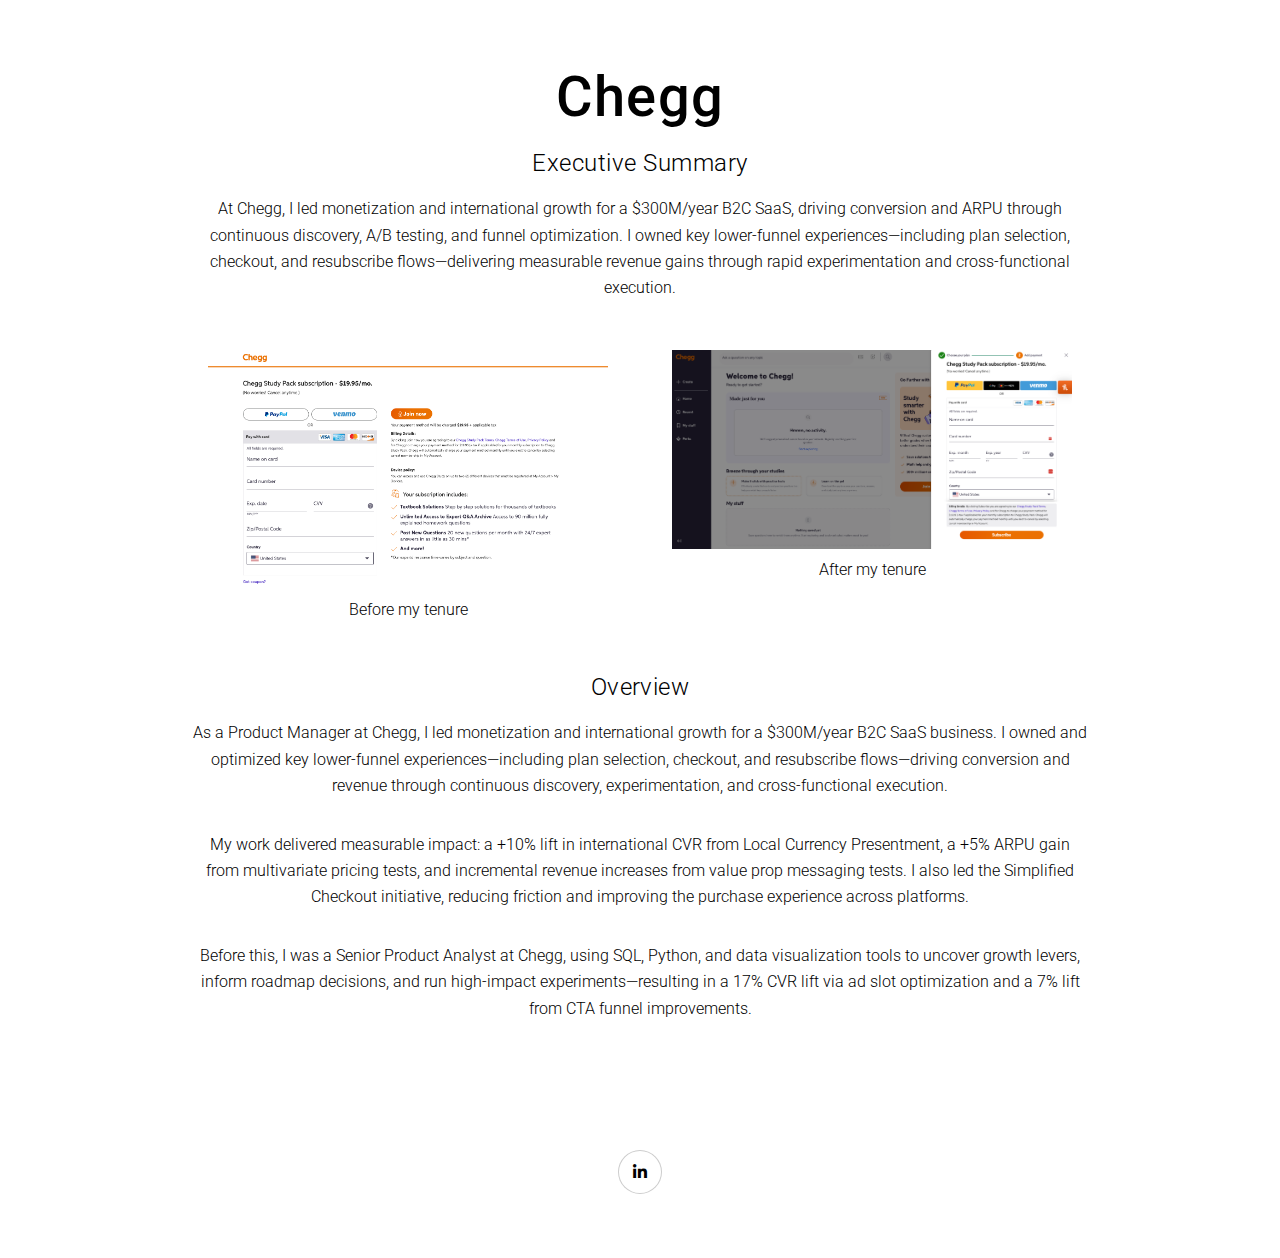
==== commit 9668872f: "updated linkedin links on company pages, and cleaned up home page, removing product strategy analyst" ====
--- a/chegg_pm.html
+++ b/chegg_pm.html
@@ -53,13 +53,13 @@
 			<footer class="wrapper style1 align-center">
 				<div class="inner">
 					<ul class="icons">
-						<li><a href="#" class="icon brands style2 fa-twitter"><span class="label">Twitter</span></a></li>
+						<!-- <li><a href="#" class="icon brands style2 fa-twitter"><span class="label">Twitter</span></a></li>
 						<li><a href="#" class="icon brands style2 fa-facebook-f"><span class="label">Facebook</span></a></li>
 						<li><a href="#" class="icon brands style2 fa-instagram"><span class="label">Instagram</span></a></li>
 						<li><a href="#" class="icon brands style2 fa-linkedin-in"><span class="label">LinkedIn</span></a></li>
-						<li><a href="#" class="icon style2 fa-envelope"><span class="label">Email</span></a></li>
+						<li><a href="#" class="icon style2 fa-envelope"><span class="label">Email</span></a></li> -->
+						<li><a href="https://www.linkedin.com/in/connollygerard/" class="icon brands style2 fa-linkedin-in"><span class="label">LinkedIn</span></a></li>
 					</ul>
-					<p>&copy; Untitled. Design: <a href="https://html5up.net">HTML5 UP</a>.</p>
 				</div>
 			</footer>
 		</div>
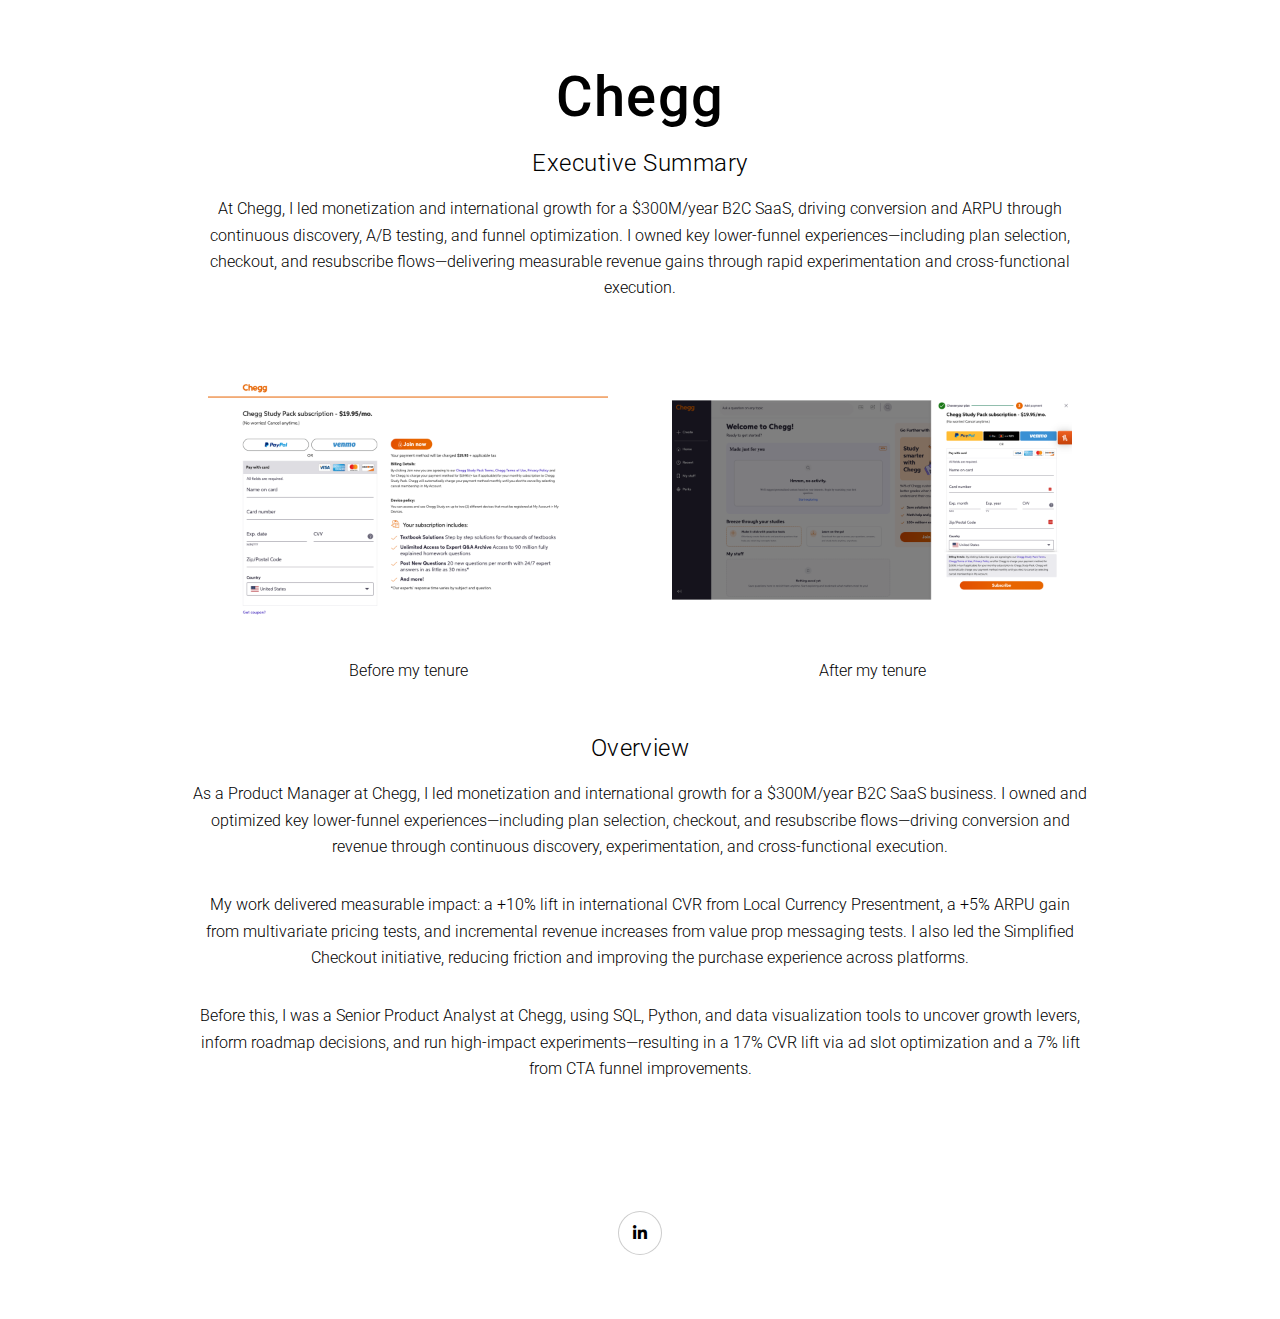
==== commit 147c4d84: "added python image resize tool, and resized directory. Also updated chegg.html and ug.html to use re" ====
--- a/chegg_pm.html
+++ b/chegg_pm.html
@@ -24,18 +24,15 @@
                     <h3>Executive Summary</h3>
 					<p>At Chegg, I led monetization and international growth for a $300M/year B2C SaaS, driving conversion and ARPU through continuous discovery, A/B testing, and funnel optimization. I owned key lower-funnel experiences—including plan selection, checkout, and resubscribe flows—delivering measurable revenue gains through rapid experimentation and cross-functional execution.</p>
 					<div class="two-images">
-						<figure>
-							<img src="images/Chegg_Before_Screenshot.png" alt="before" />
-						  
-							<!-- <figcaption>Before the redesign, the UI had high cognitive load, failed to align with user workflows or anticipate needs, and faced usability and stability issues.</figcaption> -->
-							  <figcaption>Before my tenure</figcaption>
-						</figure>
-						<figure>
-							<img src="images/Chegg_After_Screenshot.png" alt="after" />
-							<!-- <figcaption>By integrating insights from reference customers and contextual inquiry, we redesigned the UI to align seamlessly with the order lifecycle, reducing decision fatigue by highlighting the most relevant orders at the right moment while also alleviating unnecessary strain on the platform.</figcaption> -->
-							 <figcaption>After my tenure</figcaption>
-						</figure>
-					  </div>
+						<figure class="image-container">
+							<img src="resized/Chegg_Before_Screenshot.png" alt="Before my tenure" />
+							<figcaption>Before my tenure</figcaption>
+						  </figure>
+						  <figure class="image-container">
+							<img src="resized/Chegg_After_Screenshot.png" alt="After my tenure" />
+							<figcaption>After my tenure</figcaption>
+						  </figure>
+						</div>
 					
 					<!-- <figure class="image-container">
 						<img src="images/chegg_checkout_before_after.png" alt="Chegg checkout before and after comparison" />
--- a/assets/css/main.css
+++ b/assets/css/main.css
@@ -4916,7 +4916,7 @@
 				-ms-object-position: center;
 				object-position: center;
 				display: block;
-				position: absolute;
+				position: relative;
 				top: 0;
 				left: 0;
 				width: 100%;
@@ -5813,7 +5813,8 @@
 		}
 
 	.spotlight .image {
-		background-color: rgba(0, 0, 0, 0.125);
+		background-color: transparent;
+		/* background-color: rgba(0, 0, 0, 0.125); */
 	}
 
 	.spotlight.invert .image {
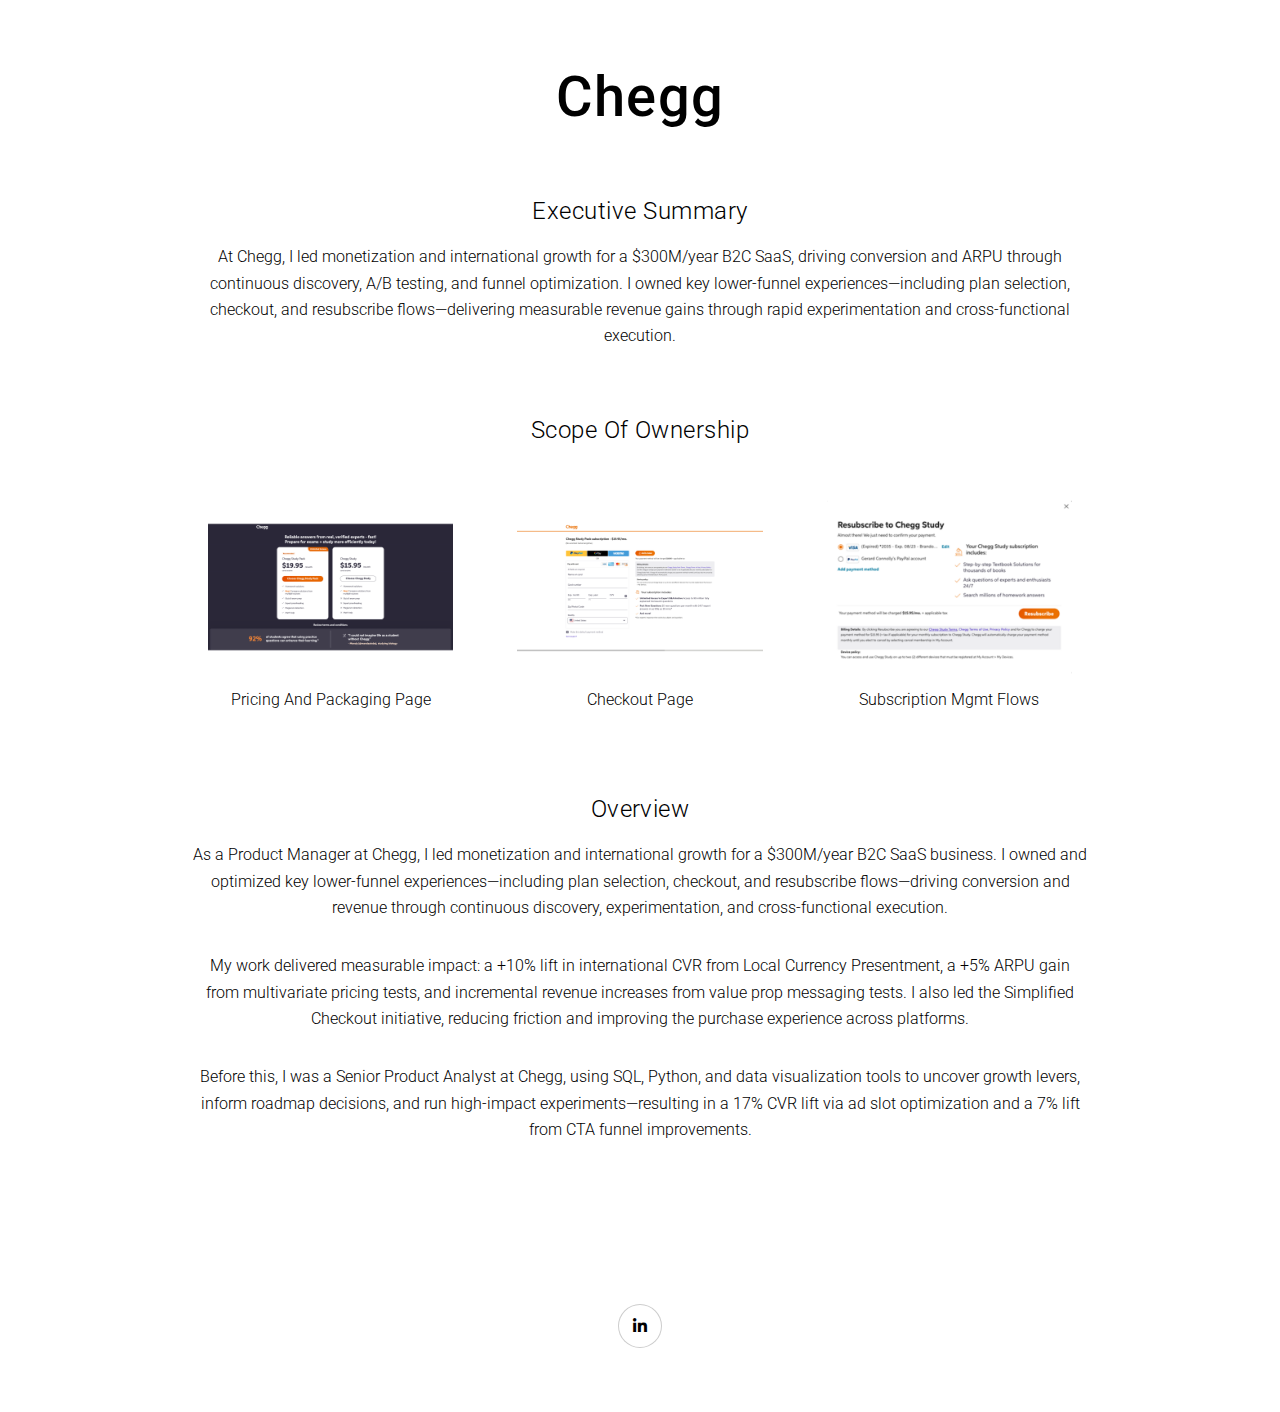
==== commit 030ec06c: "meaty commit, added spacing to .html pages, upated main page above the fold copy, and extensive edit" ====
--- a/chegg_pm.html
+++ b/chegg_pm.html
@@ -20,10 +20,32 @@
 			<!-- Main Content -->
 			<section class="wrapper style1 align-center">
 				<div class="inner">
-					<h1>Chegg</h1>
-                    <h3>Executive Summary</h3>
-					<p>At Chegg, I led monetization and international growth for a $300M/year B2C SaaS, driving conversion and ARPU through continuous discovery, A/B testing, and funnel optimization. I owned key lower-funnel experiences—including plan selection, checkout, and resubscribe flows—delivering measurable revenue gains through rapid experimentation and cross-functional execution.</p>
-					<div class="two-images">
+					<div class="section-spacing">
+						<h1>Chegg</h1>
+					  </div>
+					<div class="section-spacing">
+						<h3>Executive Summary</h3>
+						<p>At Chegg, I led monetization and international growth for a $300M/year B2C SaaS, driving conversion and ARPU through continuous discovery, A/B testing, and funnel optimization. I owned key lower-funnel experiences—including plan selection, checkout, and resubscribe flows—delivering measurable revenue gains through rapid experimentation and cross-functional execution.</p>
+					</div>
+					<div class="section-spacing">
+					<h3>Scope Of Ownership</h3>
+					<div class="three-images">
+						<figure class="image-container">
+						  <img src="resized/Chegg_Interstitial_Page.png" alt="Interstitial" />
+						  <figcaption>Pricing And Packaging Page</figcaption>
+						</figure>
+						<figure class="image-container">
+						  <img src="resized/Chegg_Checkout_Page.png" alt="Checkout" />
+						  <figcaption>Checkout Page</figcaption>
+						</figure>
+						<figure class="image-container">
+						  <img src="resized/Chegg_Resubscribe_Page.png" alt="Additional view" />
+						  <figcaption>Subscription Mgmt Flows</figcaption>
+						</figure>
+					  </div>
+					</div>
+
+					<!-- <div class="two-images">
 						<figure class="image-container">
 							<img src="resized/Chegg_Before_Screenshot.png" alt="Before my tenure" />
 							<figcaption>Before my tenure</figcaption>
@@ -33,18 +55,20 @@
 							<figcaption>After my tenure</figcaption>
 						  </figure>
 						</div>
-					
+					 -->
 					<!-- <figure class="image-container">
 						<img src="images/chegg_checkout_before_after.png" alt="Chegg checkout before and after comparison" />
 						<figcaption>Simplified Checkout: Before and After</figcaption>
 					</figure> -->
-
+		<div class="section-spacing">
           <h3>Overview</h3>
           <p>As a Product Manager at Chegg, I led monetization and international growth for a $300M/year B2C SaaS business. I owned and optimized key lower-funnel experiences—including plan selection, checkout, and resubscribe flows—driving conversion and revenue through continuous discovery, experimentation, and cross-functional execution.</p>
 		  <p>My work delivered measurable impact: a +10% lift in international CVR from Local Currency Presentment, a +5% ARPU gain from multivariate pricing tests, and incremental revenue increases from value prop messaging tests. I also led the Simplified Checkout initiative, reducing friction and improving the purchase experience across platforms.</p>
 		  <p>Before this, I was a Senior Product Analyst at Chegg, using SQL, Python, and data visualization tools to uncover growth levers, inform roadmap decisions, and run high-impact experiments—resulting in a 17% CVR lift via ad slot optimization and a 7% lift from CTA funnel improvements.</p>
 				</div>
 			</section>
+
+		</div>
 
 			<!-- Footer -->
 			<footer class="wrapper style1 align-center">
--- a/assets/css/main.css
+++ b/assets/css/main.css
@@ -8645,4 +8645,37 @@
 	font-size: 1rem;        /* Adjust caption font size as needed */
 	margin-top: 0.5rem;
 	text-align: center;
+  }
+
+  .three-images {
+	display: flex!important;
+	gap: 2rem;              /* Adjust gap as needed */
+	width: 100%;
+	max-width: 1200px;      /* Adjust max-width as needed */
+	margin: 2rem auto;      /* Center the container with vertical spacing */
+  }
+  
+  .three-images figure {
+	flex: 1 1 50%;          /* Each figure takes up equal width */
+	margin: 0;
+	padding: 1rem;
+	display: flex;
+	flex-direction: column; /* Stack image and caption vertically */
+	align-items: center;    /* Center content horizontally */
+  }
+  
+  .three-images img {
+	width: 100%;
+	max-height: 300px;      /* Consistent max height for images */
+	object-fit: contain;    /* Ensures the full image is visible without cropping */
+  }
+  
+  .three-images figcaption {
+	font-size: 1rem;        /* Adjust caption font size as needed */
+	margin-top: 0.5rem;
+	text-align: center;
+  }
+
+  .section-spacing {
+	margin-bottom: 4rem;
   }